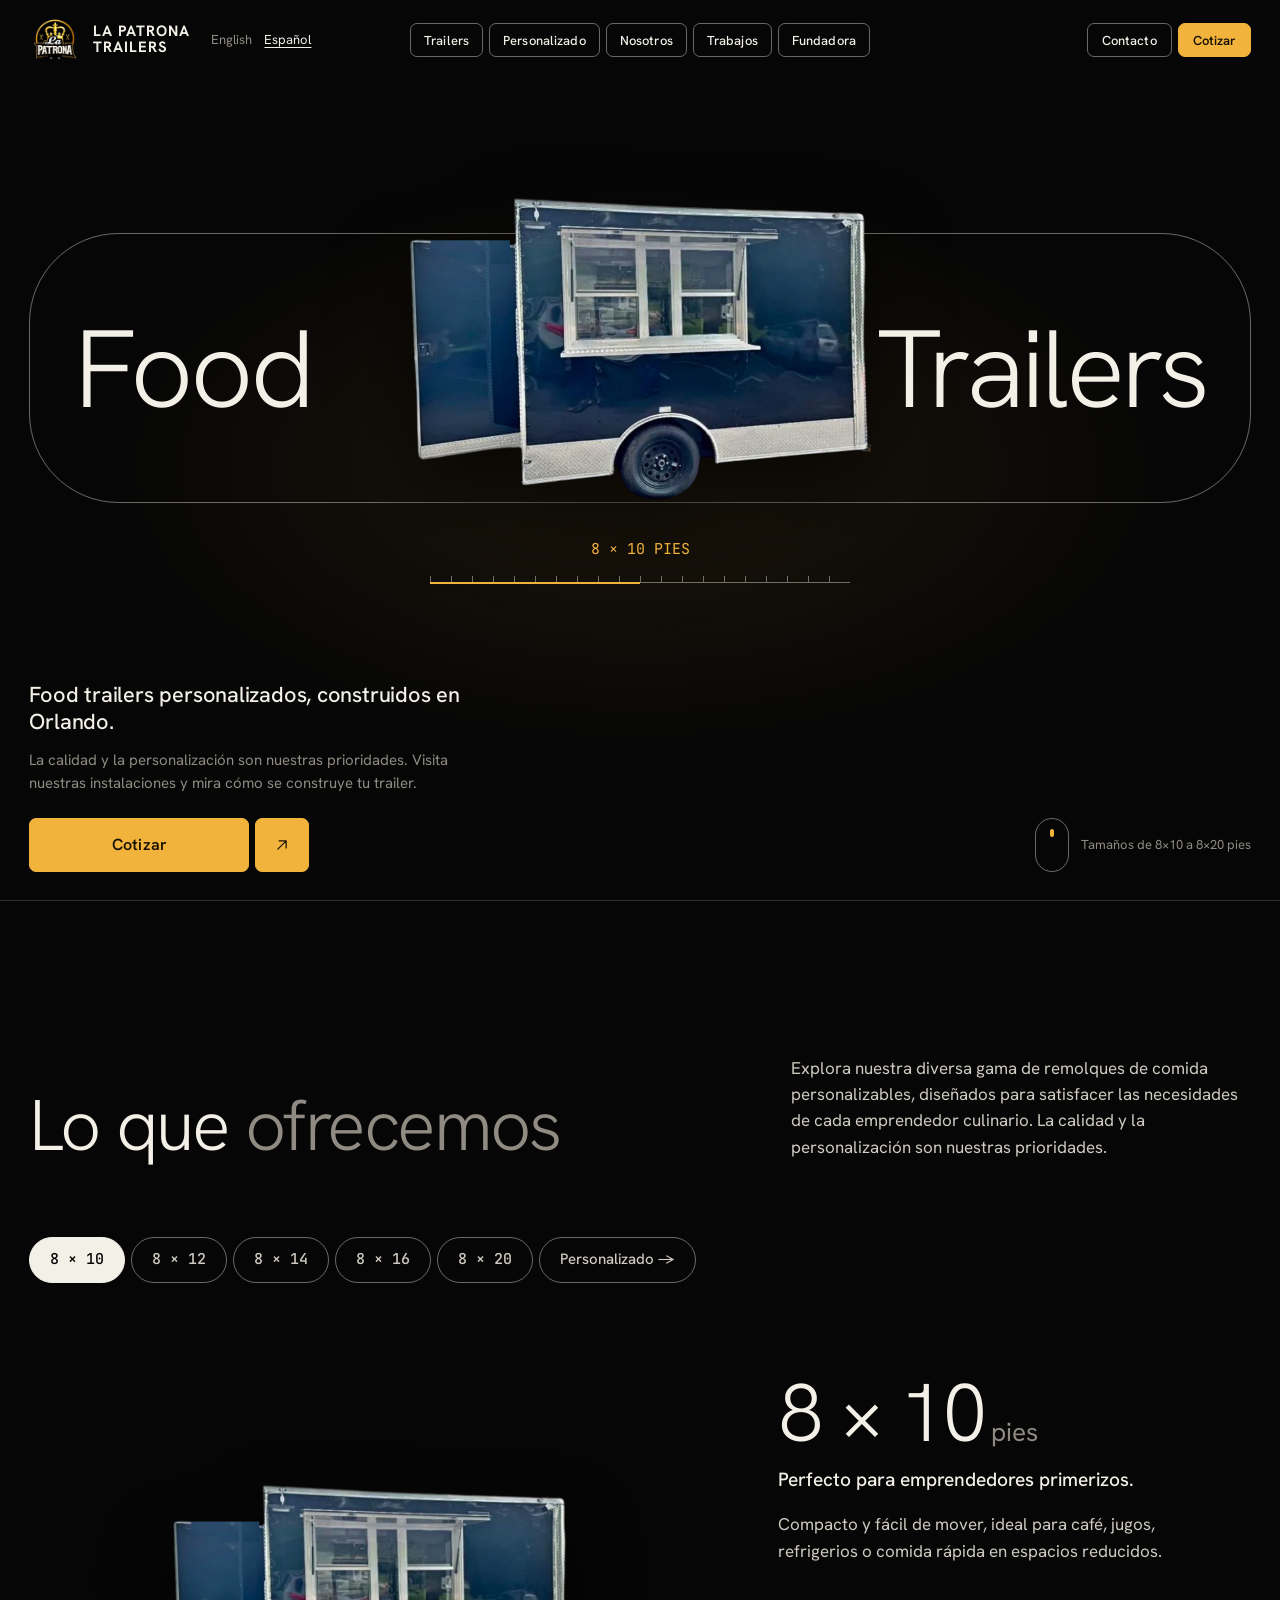
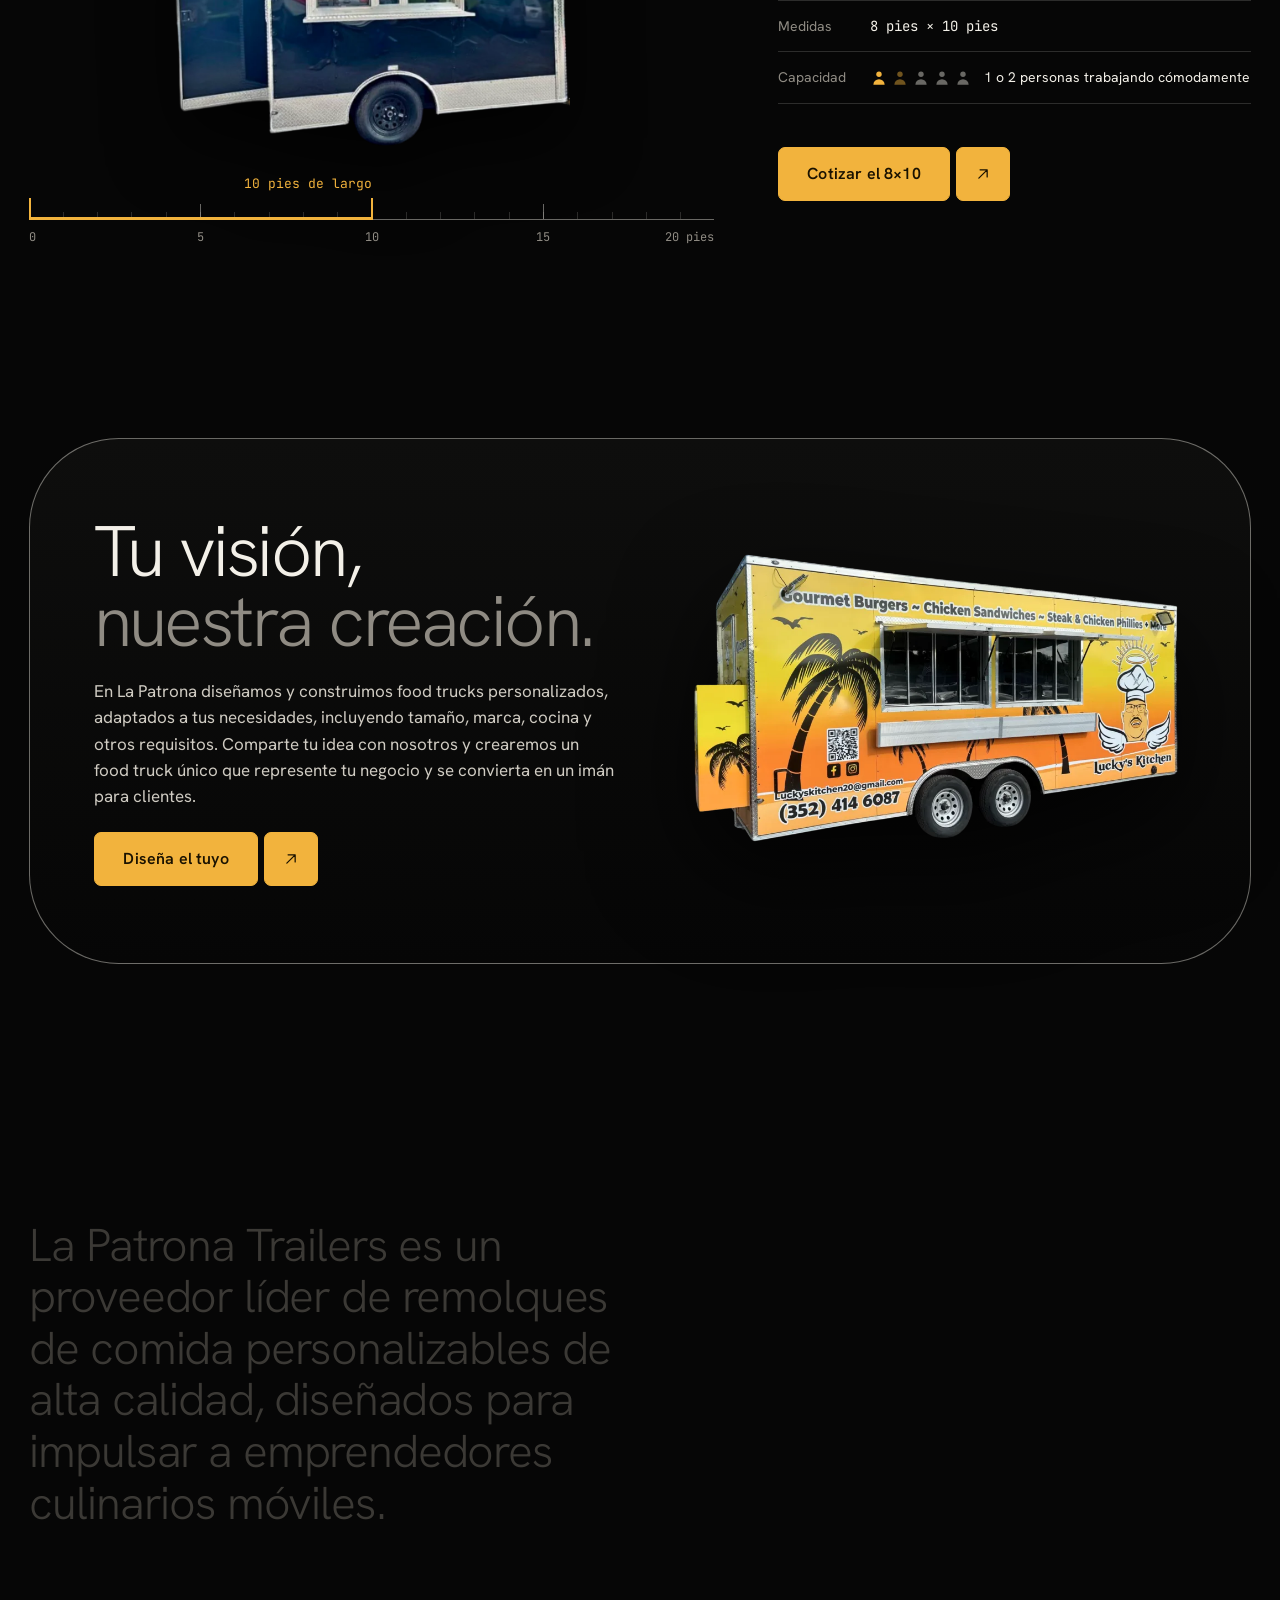
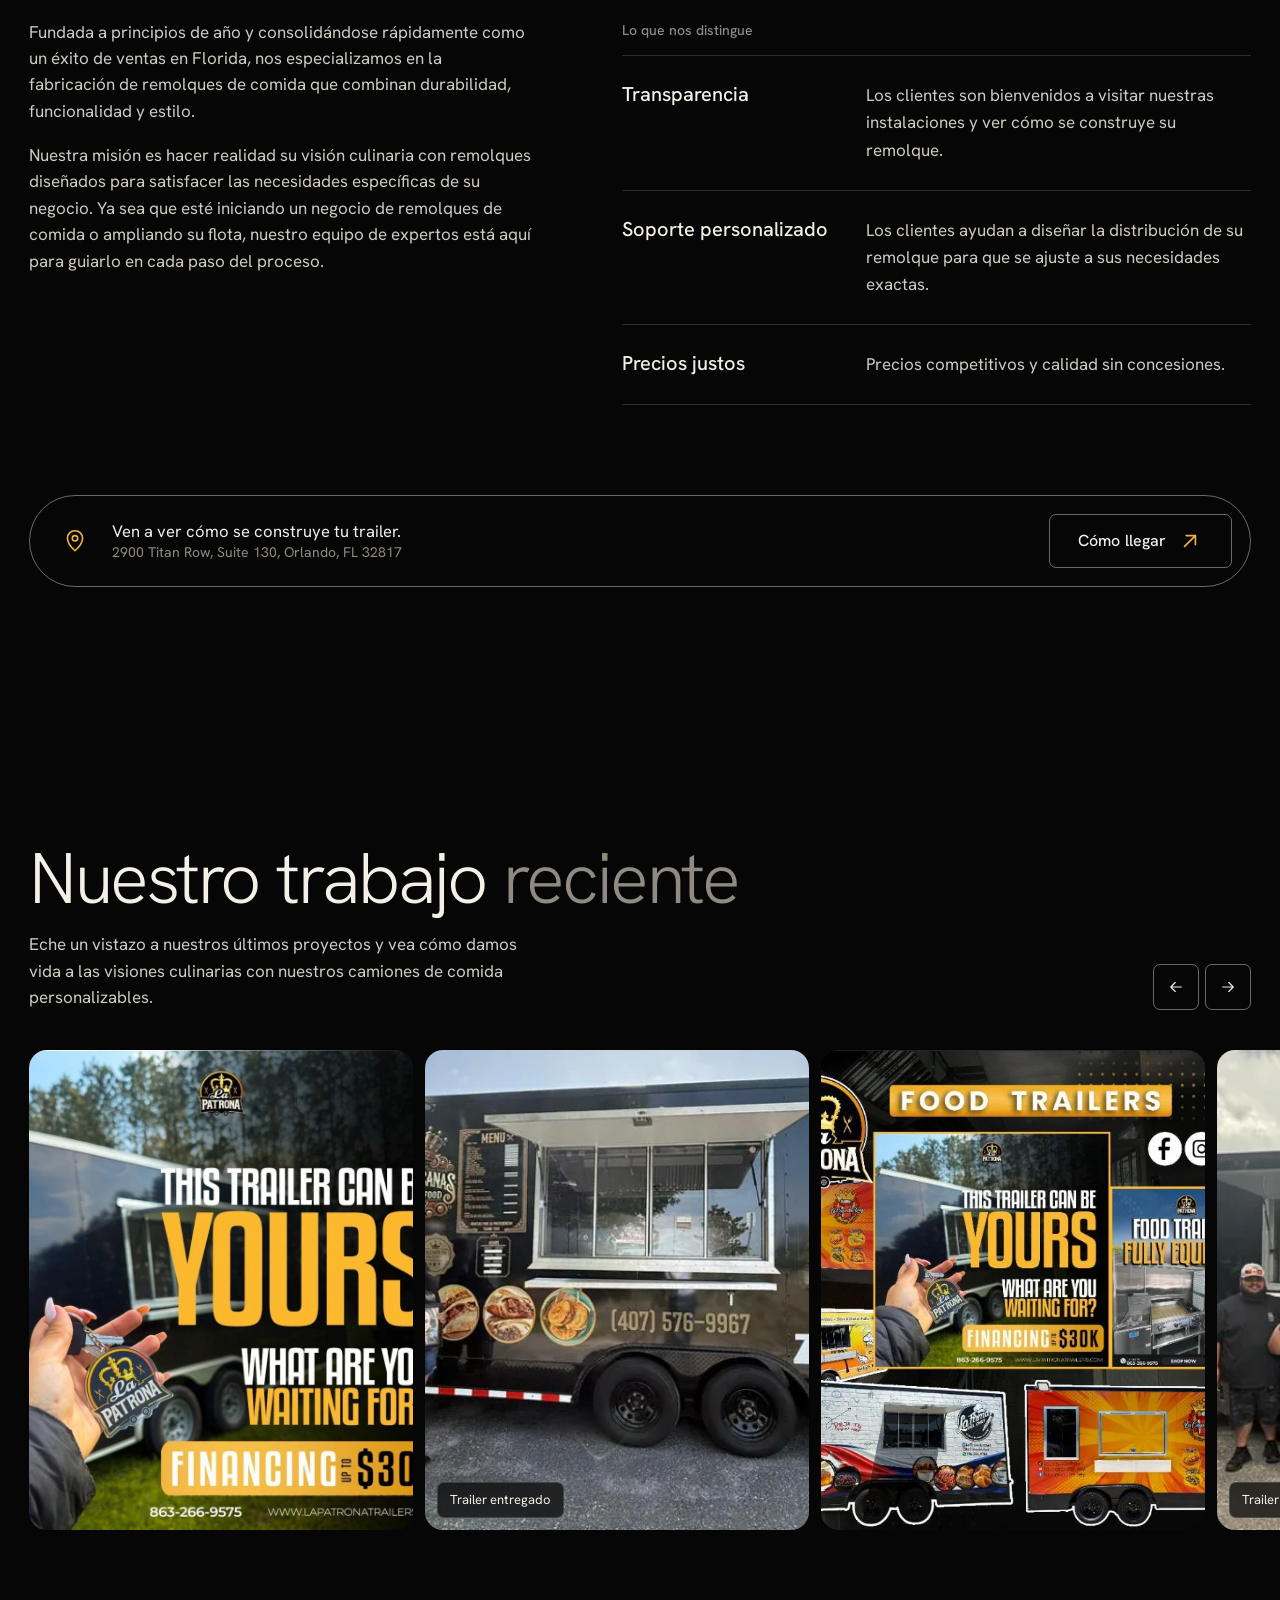
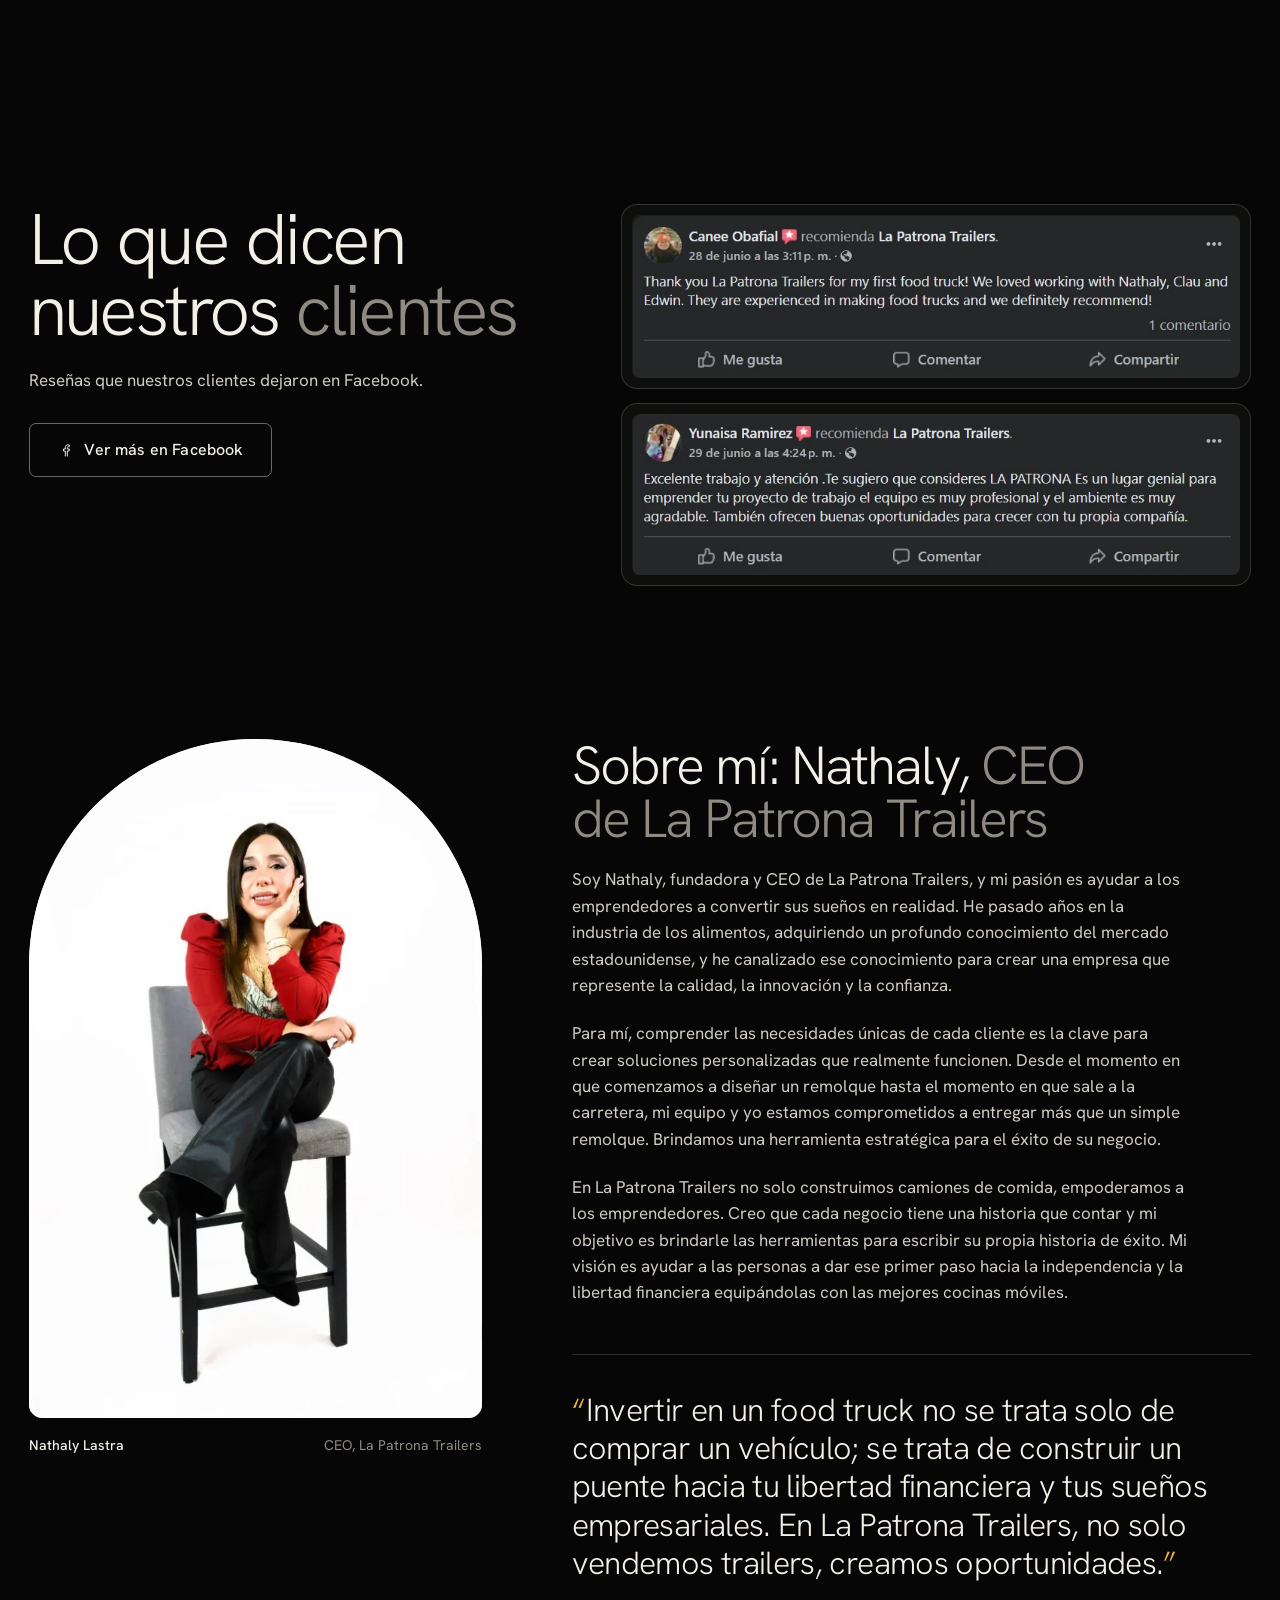
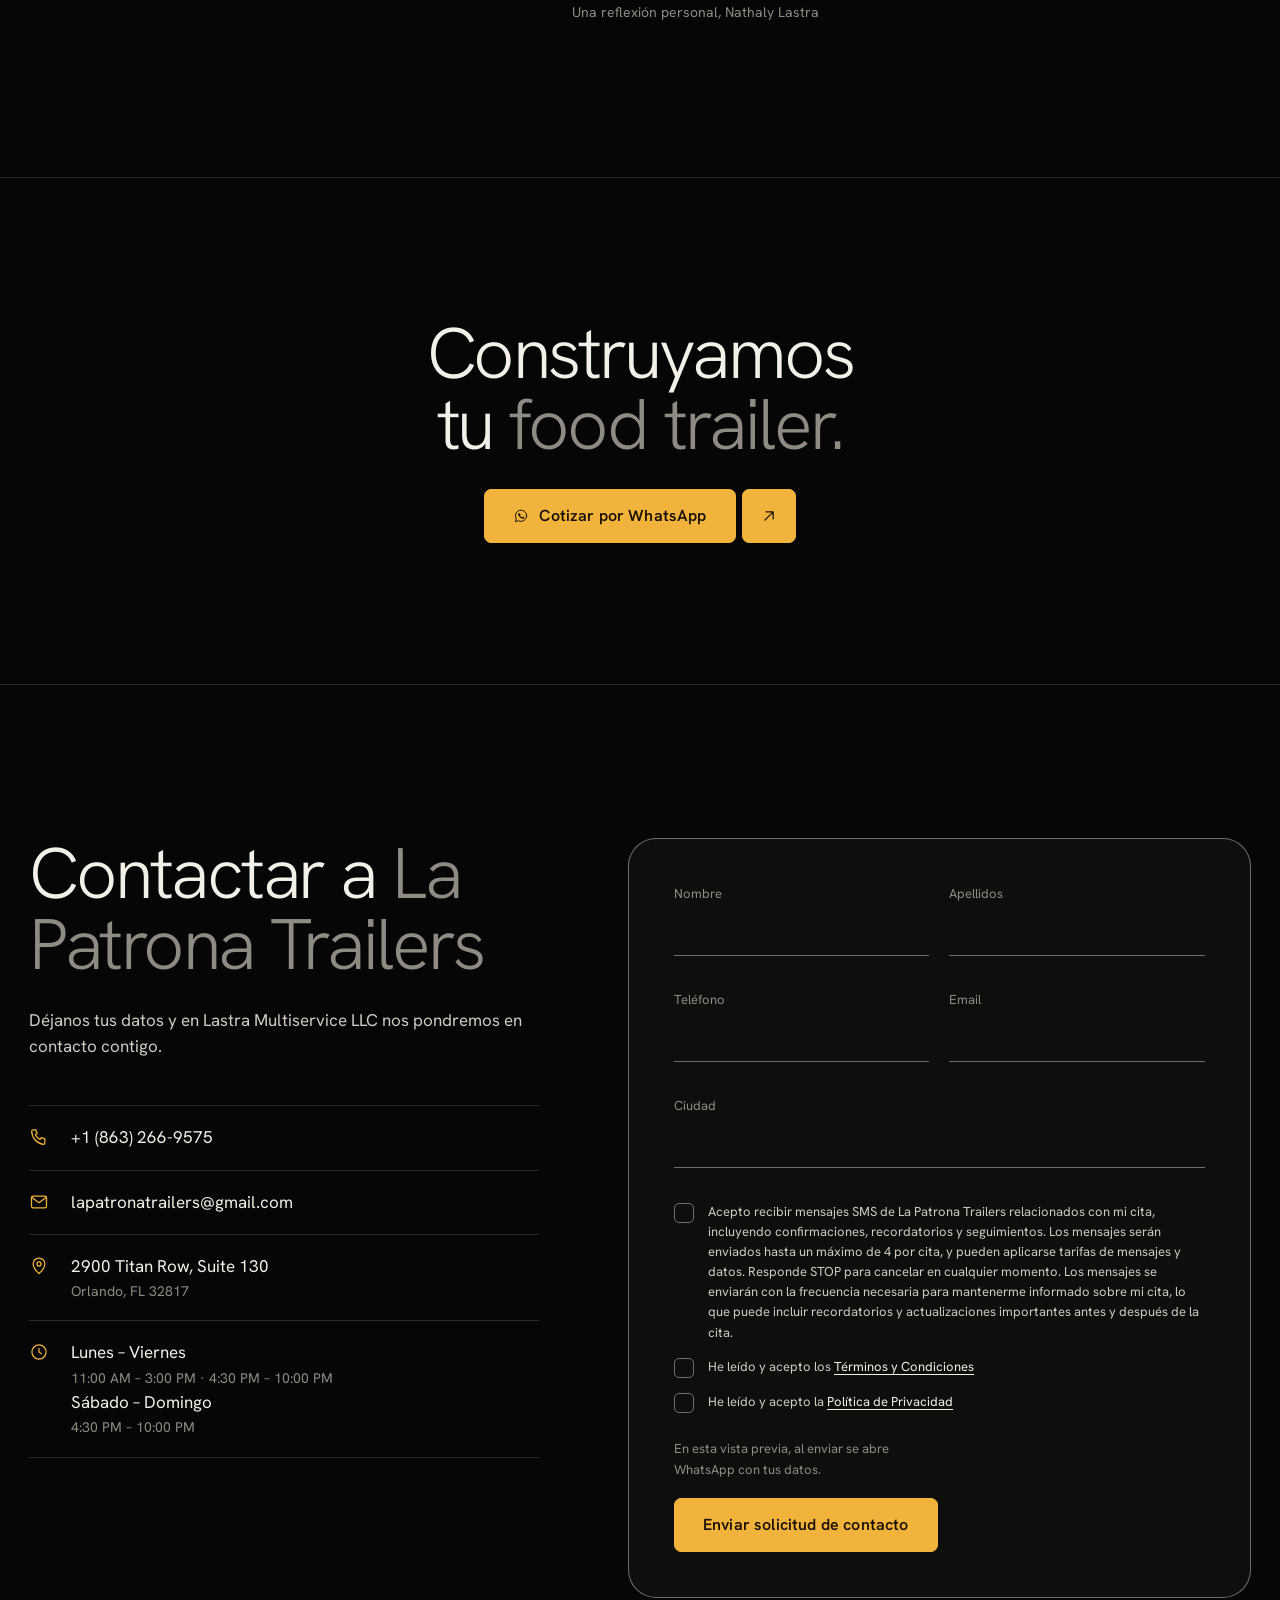
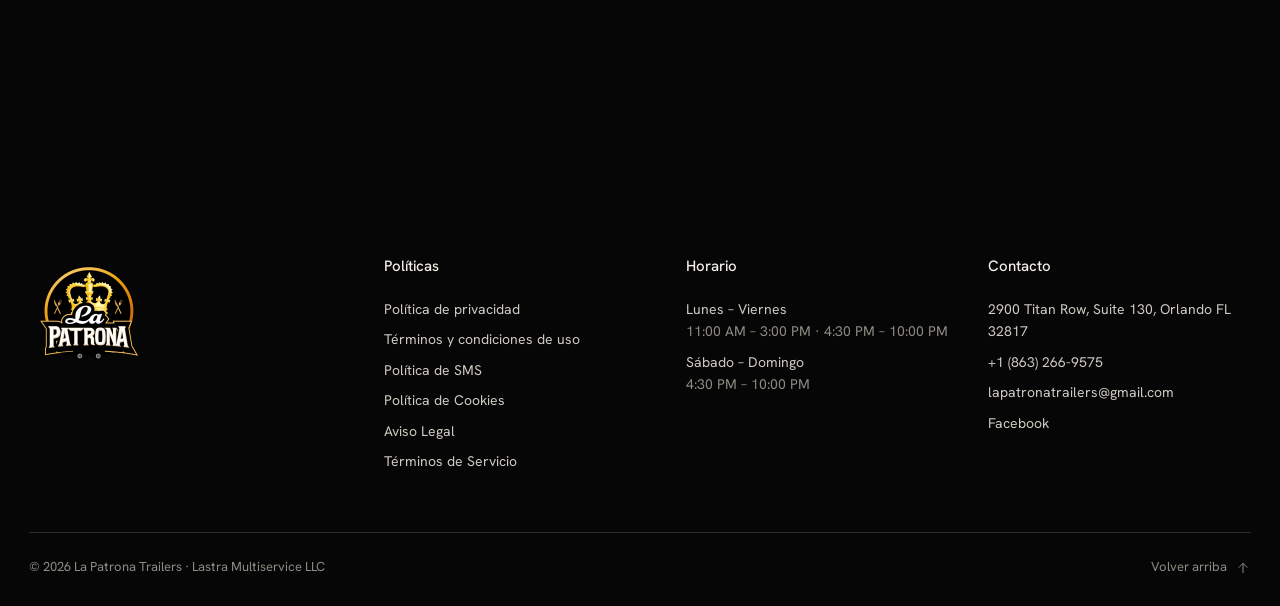
==== es/index.html @ c2332072 "Redesign preview: bilingual home in Q-Industrial style with La Patrona gold Co-Authored-By: Claude O" ====
<!doctype html>
<html lang="es" class="no-js">
<head>
  <meta charset="utf-8">
  <meta name="viewport" content="width=device-width, initial-scale=1">
  <meta name="robots" content="noindex, nofollow">
  <title>La Patrona Trailers | Food trailers personalizados en Orlando, FL</title>
  <meta name="description" content="Remolques de comida personalizables de 8×10 a 8×20 pies, diseñados y construidos en Orlando, Florida. Visita nuestras instalaciones y mira cómo se construye tu trailer.">
  <meta name="theme-color" content="#060606">
  <link rel="alternate" hreflang="en" href="../">
  <link rel="alternate" hreflang="es" href="../es/">
  <link rel="icon" type="image/png" href="../assets/img/favicon.png">
  <link rel="preconnect" href="https://fonts.googleapis.com">
  <link rel="preconnect" href="https://fonts.gstatic.com" crossorigin>
  <link rel="stylesheet" href="https://fonts.googleapis.com/css2?family=Hanken+Grotesk:wght@300;400;500;600;700&family=JetBrains+Mono:wght@400;500&display=swap">
  <link rel="stylesheet" href="../assets/css/site.css">
  <script defer src="../assets/js/site.js"></script>
</head>
<body>
  <a class="skip" href="#main">Ir al contenido</a>

  <header class="site-header">
    <div class="brand-row">
      <a class="brand" href="../es/" aria-label="Inicio de La Patrona Trailers">
        <img src="../assets/img/logo.webp" alt="" width="52" height="52">
        <span>La Patrona<br>Trailers</span>
      </a>
      <nav class="lang" aria-label="Language">
        <a href="../" hreflang="en" lang="en" aria-current="false">English</a>
        <a href="./" hreflang="es" lang="es" aria-current="true">Español</a>
      </nav>
    </div>
    <nav class="nav" aria-label="Main">
      <a class="btn" href="#trailers">Trailers</a>
      <a class="btn" href="#custom">Personalizado</a>
      <a class="btn" href="#about">Nosotros</a>
      <a class="btn" href="#work">Trabajos</a>
      <a class="btn" href="#founder">Fundadora</a>
    </nav>
    <div class="header-cta">
      <a class="btn" href="#contact">Contacto</a>
      <a class="btn btn-call" href="tel:+18632669575" aria-label="Llamar a La Patrona"><svg class="icon" viewBox="0 0 24 24" fill="none" stroke="currentColor" stroke-width="1.5" stroke-linecap="round" stroke-linejoin="round" aria-hidden="true"><path d="M5 3.5h3.2l1.6 4.4-2.2 1.4a11.5 11.5 0 0 0 5.6 5.6l1.4-2.2 4.4 1.6V19a1.8 1.8 0 0 1-1.9 1.8A16.5 16.5 0 0 1 3.2 5.4 1.8 1.8 0 0 1 5 3.5Z"/></svg></a>
      <a class="btn btn-gold btn-quote" href="https://wa.me/18632669575?text=%C2%A1Hola%21%20Quisiera%20recibir%20m%C3%A1s%20informaci%C3%B3n%20sobre%20los%20food%20trailers." target="_blank" rel="noopener">Cotizar</a>
    </div>
  </header>

  <main id="main">
    <section class="hero">
      <div class="hero-stage">
        <div class="capsule">
          <h1><span class="hero-word">Food</span><span class="hero-word">Trailers</span></h1>
          <div class="hero-trailers">
        <img src="../assets/img/trailer-8x10-sm.webp" alt="" data-len="10" data-label="8 × 10 PIES" width="900" height="620" fetchpriority="high">
        <img src="../assets/img/trailer-8x12-sm.webp" alt="" data-len="12" data-label="8 × 12 PIES" width="900" height="620" loading="lazy">
        <img src="../assets/img/trailer-8x14-sm.webp" alt="" data-len="14" data-label="8 × 14 PIES" width="900" height="620" loading="lazy">
        <img src="../assets/img/trailer-8x16-sm.webp" alt="" data-len="16" data-label="8 × 16 PIES" width="900" height="620" loading="lazy">
        <img src="../assets/img/trailer-8x20-sm.webp" alt="" data-len="20" data-label="8 × 20 PIES" width="900" height="620" loading="lazy">
          </div>
          <div class="hero-readout" aria-hidden="true">
            <span class="size mono">8 × 10 PIES</span>
            <div class="ruler-mini"><span></span></div>
          </div>
        </div>
      </div>
      <div class="hero-foot">
        <div class="hero-intro">
          <p>Food trailers personalizados, construidos en Orlando.</p>
          <p>La calidad y la personalización son nuestras prioridades. Visita nuestras instalaciones y mira cómo se construye tu trailer.</p>
          <div class="btn-pair">
            <a class="btn btn-gold btn-lg" href="https://wa.me/18632669575?text=%C2%A1Hola%21%20Quisiera%20recibir%20m%C3%A1s%20informaci%C3%B3n%20sobre%20los%20food%20trailers." target="_blank" rel="noopener">Cotizar</a>
            <a class="btn btn-gold btn-lg btn-square" href="https://wa.me/18632669575?text=%C2%A1Hola%21%20Quisiera%20recibir%20m%C3%A1s%20informaci%C3%B3n%20sobre%20los%20food%20trailers." target="_blank" rel="noopener" aria-hidden="true" tabindex="-1"><svg class="icon" viewBox="0 0 24 24" fill="none" stroke="currentColor" stroke-width="1.5" stroke-linecap="round" stroke-linejoin="round" aria-hidden="true"><path d="M7 17 17 7M8.5 7H17v8.5"/></svg></a>
          </div>
        </div>
        <a class="scroll-cue" href="#trailers"><span class="dot"></span>Tamaños de 8×10 a 8×20 pies</a>
      </div>
    </section>

    <section class="section sizes" id="trailers" aria-labelledby="offer-h">
      <div class="split-head">
        <h2 class="display" id="offer-h">Lo que <em>ofrecemos</em></h2>
        <p class="lede">Explora nuestra diversa gama de remolques de comida personalizables, diseñados para satisfacer las necesidades de cada emprendedor culinario. La calidad y la personalización son nuestras prioridades.</p>
      </div>
      <div class="size-tabs" role="tablist" aria-label="Tamaños de trailer">
        <button type="button" role="tab" id="tab-8x10" aria-controls="size-8x10" aria-selected="true">8 × 10</button>
        <button type="button" role="tab" id="tab-8x12" aria-controls="size-8x12" aria-selected="false">8 × 12</button>
        <button type="button" role="tab" id="tab-8x14" aria-controls="size-8x14" aria-selected="false">8 × 14</button>
        <button type="button" role="tab" id="tab-8x16" aria-controls="size-8x16" aria-selected="false">8 × 16</button>
        <button type="button" role="tab" id="tab-8x20" aria-controls="size-8x20" aria-selected="false">8 × 20</button>
        <button type="button" class="custom" data-jump="#custom">Personalizado →</button>
      </div>
      <div class="size-panels">
      <article class="size-panel" id="size-8x10" role="tabpanel" aria-labelledby="tab-8x10" tabindex="0">
        <div class="size-visual">
          <div class="photo"><img src="../assets/img/trailer-8x10.webp" alt="8 × 10 pies food trailer" style="--scale:58%" loading="lazy" width="950" height="700"></div>
          <div class="ruler" style="--len:50%" aria-hidden="true">
            <span class="tag mono">10 pies de largo</span>
            <div class="scale"><span class="fill"></span></div>
            <div class="marks mono"><span>0</span><span>5</span><span>10</span><span>15</span><span>20 pies</span></div>
          </div>
        </div>
        <div class="size-copy">
          <h3 class="size-name">8 × 10<small>pies</small></h3>
          <p class="size-tagline">Perfecto para emprendedores primerizos.</p>
          <p class="size-desc">Compacto y fácil de mover, ideal para café, jugos, refrigerios o comida rápida en espacios reducidos.</p>
          <dl class="spec">
            <dt>Medidas</dt><dd class="mono">8 pies × 10 pies</dd>
            <dt>Capacidad</dt><dd><span class="crew"><svg class="icon" viewBox="0 0 24 24" fill="currentColor" stroke="none" aria-hidden="true"><circle cx="12" cy="7" r="3.6"/><path d="M4.5 21a7.5 7.5 0 0 1 15 0Z"/></svg><svg class="icon maybe" viewBox="0 0 24 24" fill="currentColor" stroke="none" aria-hidden="true"><circle cx="12" cy="7" r="3.6"/><path d="M4.5 21a7.5 7.5 0 0 1 15 0Z"/></svg><svg class="icon off" viewBox="0 0 24 24" fill="currentColor" stroke="none" aria-hidden="true"><circle cx="12" cy="7" r="3.6"/><path d="M4.5 21a7.5 7.5 0 0 1 15 0Z"/></svg><svg class="icon off" viewBox="0 0 24 24" fill="currentColor" stroke="none" aria-hidden="true"><circle cx="12" cy="7" r="3.6"/><path d="M4.5 21a7.5 7.5 0 0 1 15 0Z"/></svg><svg class="icon off" viewBox="0 0 24 24" fill="currentColor" stroke="none" aria-hidden="true"><circle cx="12" cy="7" r="3.6"/><path d="M4.5 21a7.5 7.5 0 0 1 15 0Z"/></svg></span><span>1 o 2 personas trabajando cómodamente</span></dd>
          </dl>
          <div class="btn-pair">
            <a class="btn btn-gold btn-lg" href="https://wa.me/18632669575?text=%C2%A1Hola%21%20Quisiera%20una%20cotizaci%C3%B3n%20del%20food%20trailer%20de%208%C3%9710%20pies." target="_blank" rel="noopener">Cotizar el 8×10</a>
            <a class="btn btn-gold btn-lg btn-square" href="https://wa.me/18632669575?text=%C2%A1Hola%21%20Quisiera%20una%20cotizaci%C3%B3n%20del%20food%20trailer%20de%208%C3%9710%20pies." target="_blank" rel="noopener" aria-hidden="true" tabindex="-1"><svg class="icon" viewBox="0 0 24 24" fill="none" stroke="currentColor" stroke-width="1.5" stroke-linecap="round" stroke-linejoin="round" aria-hidden="true"><path d="M7 17 17 7M8.5 7H17v8.5"/></svg></a>
          </div>
        </div>
      </article>
      <article class="size-panel" id="size-8x12" role="tabpanel" aria-labelledby="tab-8x12" tabindex="0">
        <div class="size-visual">
          <div class="photo"><img src="../assets/img/trailer-8x12.webp" alt="8 × 12 pies food trailer" style="--scale:66%" loading="lazy" width="950" height="700"></div>
          <div class="ruler" style="--len:60%" aria-hidden="true">
            <span class="tag mono">12 pies de largo</span>
            <div class="scale"><span class="fill"></span></div>
            <div class="marks mono"><span>0</span><span>5</span><span>10</span><span>15</span><span>20 pies</span></div>
          </div>
        </div>
        <div class="size-copy">
          <h3 class="size-name">8 × 12<small>pies</small></h3>
          <p class="size-tagline">Versátil y funcional.</p>
          <p class="size-desc">Ofrece espacio adicional para equipos y almacenamiento, manteniendo al mismo tiempo una gran movilidad. Una excelente opción para negocios en ferias, plazas o patios de comidas.</p>
          <dl class="spec">
            <dt>Medidas</dt><dd class="mono">8 pies × 12 pies</dd>
            <dt>Capacidad</dt><dd><span class="crew"><svg class="icon" viewBox="0 0 24 24" fill="currentColor" stroke="none" aria-hidden="true"><circle cx="12" cy="7" r="3.6"/><path d="M4.5 21a7.5 7.5 0 0 1 15 0Z"/></svg><svg class="icon" viewBox="0 0 24 24" fill="currentColor" stroke="none" aria-hidden="true"><circle cx="12" cy="7" r="3.6"/><path d="M4.5 21a7.5 7.5 0 0 1 15 0Z"/></svg><svg class="icon off" viewBox="0 0 24 24" fill="currentColor" stroke="none" aria-hidden="true"><circle cx="12" cy="7" r="3.6"/><path d="M4.5 21a7.5 7.5 0 0 1 15 0Z"/></svg><svg class="icon off" viewBox="0 0 24 24" fill="currentColor" stroke="none" aria-hidden="true"><circle cx="12" cy="7" r="3.6"/><path d="M4.5 21a7.5 7.5 0 0 1 15 0Z"/></svg><svg class="icon off" viewBox="0 0 24 24" fill="currentColor" stroke="none" aria-hidden="true"><circle cx="12" cy="7" r="3.6"/><path d="M4.5 21a7.5 7.5 0 0 1 15 0Z"/></svg></span><span>2 personas operando</span></dd>
          </dl>
          <div class="btn-pair">
            <a class="btn btn-gold btn-lg" href="https://wa.me/18632669575?text=%C2%A1Hola%21%20Quisiera%20una%20cotizaci%C3%B3n%20del%20food%20trailer%20de%208%C3%9712%20pies." target="_blank" rel="noopener">Cotizar el 8×12</a>
            <a class="btn btn-gold btn-lg btn-square" href="https://wa.me/18632669575?text=%C2%A1Hola%21%20Quisiera%20una%20cotizaci%C3%B3n%20del%20food%20trailer%20de%208%C3%9712%20pies." target="_blank" rel="noopener" aria-hidden="true" tabindex="-1"><svg class="icon" viewBox="0 0 24 24" fill="none" stroke="currentColor" stroke-width="1.5" stroke-linecap="round" stroke-linejoin="round" aria-hidden="true"><path d="M7 17 17 7M8.5 7H17v8.5"/></svg></a>
          </div>
        </div>
      </article>
      <article class="size-panel" id="size-8x14" role="tabpanel" aria-labelledby="tab-8x14" tabindex="0">
        <div class="size-visual">
          <div class="photo"><img src="../assets/img/trailer-8x14.webp" alt="8 × 14 pies food trailer" style="--scale:75%" loading="lazy" width="950" height="700"></div>
          <div class="ruler" style="--len:70%" aria-hidden="true">
            <span class="tag mono">14 pies de largo</span>
            <div class="scale"><span class="fill"></span></div>
            <div class="marks mono"><span>0</span><span>5</span><span>10</span><span>15</span><span>20 pies</span></div>
          </div>
        </div>
        <div class="size-copy">
          <h3 class="size-name">8 × 14<small>pies</small></h3>
          <p class="size-tagline">El punto ideal entre tamaño y eficiencia.</p>
          <p class="size-desc">Espacio suficiente para montar una cocina básica completa (plancha, freidora, refrigerador). Perfecto para comida rápida, heladerías o panaderías móviles.</p>
          <dl class="spec">
            <dt>Medidas</dt><dd class="mono">8 pies × 14 pies</dd>
            <dt>Capacidad</dt><dd><span class="crew"><svg class="icon" viewBox="0 0 24 24" fill="currentColor" stroke="none" aria-hidden="true"><circle cx="12" cy="7" r="3.6"/><path d="M4.5 21a7.5 7.5 0 0 1 15 0Z"/></svg><svg class="icon" viewBox="0 0 24 24" fill="currentColor" stroke="none" aria-hidden="true"><circle cx="12" cy="7" r="3.6"/><path d="M4.5 21a7.5 7.5 0 0 1 15 0Z"/></svg><svg class="icon maybe" viewBox="0 0 24 24" fill="currentColor" stroke="none" aria-hidden="true"><circle cx="12" cy="7" r="3.6"/><path d="M4.5 21a7.5 7.5 0 0 1 15 0Z"/></svg><svg class="icon off" viewBox="0 0 24 24" fill="currentColor" stroke="none" aria-hidden="true"><circle cx="12" cy="7" r="3.6"/><path d="M4.5 21a7.5 7.5 0 0 1 15 0Z"/></svg><svg class="icon off" viewBox="0 0 24 24" fill="currentColor" stroke="none" aria-hidden="true"><circle cx="12" cy="7" r="3.6"/><path d="M4.5 21a7.5 7.5 0 0 1 15 0Z"/></svg></span><span>2–3 personas</span></dd>
          </dl>
          <div class="btn-pair">
            <a class="btn btn-gold btn-lg" href="https://wa.me/18632669575?text=%C2%A1Hola%21%20Quisiera%20una%20cotizaci%C3%B3n%20del%20food%20trailer%20de%208%C3%9714%20pies." target="_blank" rel="noopener">Cotizar el 8×14</a>
            <a class="btn btn-gold btn-lg btn-square" href="https://wa.me/18632669575?text=%C2%A1Hola%21%20Quisiera%20una%20cotizaci%C3%B3n%20del%20food%20trailer%20de%208%C3%9714%20pies." target="_blank" rel="noopener" aria-hidden="true" tabindex="-1"><svg class="icon" viewBox="0 0 24 24" fill="none" stroke="currentColor" stroke-width="1.5" stroke-linecap="round" stroke-linejoin="round" aria-hidden="true"><path d="M7 17 17 7M8.5 7H17v8.5"/></svg></a>
          </div>
        </div>
      </article>
      <article class="size-panel" id="size-8x16" role="tabpanel" aria-labelledby="tab-8x16" tabindex="0">
        <div class="size-visual">
          <div class="photo"><img src="../assets/img/trailer-8x16.webp" alt="8 × 16 pies food trailer" style="--scale:83%" loading="lazy" width="950" height="700"></div>
          <div class="ruler" style="--len:80%" aria-hidden="true">
            <span class="tag mono">16 pies de largo</span>
            <div class="scale"><span class="fill"></span></div>
            <div class="marks mono"><span>0</span><span>5</span><span>10</span><span>15</span><span>20 pies</span></div>
          </div>
        </div>
        <div class="size-copy">
          <h3 class="size-name">8 × 16<small>pies</small></h3>
          <p class="size-tagline">Espacioso y diseñado para empresas en crecimiento.</p>
          <p class="size-desc">Tiene capacidad para múltiples electrodomésticos industriales y un mayor flujo de clientes. Recomendado para quienes buscan profesionalizar sus operaciones y atender eventos de mayor envergadura.</p>
          <dl class="spec">
            <dt>Medidas</dt><dd class="mono">8 pies × 16 pies</dd>
            <dt>Capacidad</dt><dd><span class="crew"><svg class="icon" viewBox="0 0 24 24" fill="currentColor" stroke="none" aria-hidden="true"><circle cx="12" cy="7" r="3.6"/><path d="M4.5 21a7.5 7.5 0 0 1 15 0Z"/></svg><svg class="icon" viewBox="0 0 24 24" fill="currentColor" stroke="none" aria-hidden="true"><circle cx="12" cy="7" r="3.6"/><path d="M4.5 21a7.5 7.5 0 0 1 15 0Z"/></svg><svg class="icon" viewBox="0 0 24 24" fill="currentColor" stroke="none" aria-hidden="true"><circle cx="12" cy="7" r="3.6"/><path d="M4.5 21a7.5 7.5 0 0 1 15 0Z"/></svg><svg class="icon maybe" viewBox="0 0 24 24" fill="currentColor" stroke="none" aria-hidden="true"><circle cx="12" cy="7" r="3.6"/><path d="M4.5 21a7.5 7.5 0 0 1 15 0Z"/></svg><svg class="icon off" viewBox="0 0 24 24" fill="currentColor" stroke="none" aria-hidden="true"><circle cx="12" cy="7" r="3.6"/><path d="M4.5 21a7.5 7.5 0 0 1 15 0Z"/></svg></span><span>3–4 personas</span></dd>
          </dl>
          <div class="btn-pair">
            <a class="btn btn-gold btn-lg" href="https://wa.me/18632669575?text=%C2%A1Hola%21%20Quisiera%20una%20cotizaci%C3%B3n%20del%20food%20trailer%20de%208%C3%9716%20pies." target="_blank" rel="noopener">Cotizar el 8×16</a>
            <a class="btn btn-gold btn-lg btn-square" href="https://wa.me/18632669575?text=%C2%A1Hola%21%20Quisiera%20una%20cotizaci%C3%B3n%20del%20food%20trailer%20de%208%C3%9716%20pies." target="_blank" rel="noopener" aria-hidden="true" tabindex="-1"><svg class="icon" viewBox="0 0 24 24" fill="none" stroke="currentColor" stroke-width="1.5" stroke-linecap="round" stroke-linejoin="round" aria-hidden="true"><path d="M7 17 17 7M8.5 7H17v8.5"/></svg></a>
          </div>
        </div>
      </article>
      <article class="size-panel" id="size-8x20" role="tabpanel" aria-labelledby="tab-8x20" tabindex="0">
        <div class="size-visual">
          <div class="photo"><img src="../assets/img/trailer-8x20.webp" alt="8 × 20 pies food trailer" style="--scale:100%" loading="lazy" width="950" height="700"></div>
          <div class="ruler" style="--len:100%" aria-hidden="true">
            <span class="tag mono">20 pies de largo</span>
            <div class="scale"><span class="fill"></span></div>
            <div class="marks mono"><span>0</span><span>5</span><span>10</span><span>15</span><span>20 pies</span></div>
          </div>
        </div>
        <div class="size-copy">
          <h3 class="size-name">8 × 20<small>pies</small></h3>
          <p class="size-tagline">Diseñado para negocios consolidados.</p>
          <p class="size-desc">Amplio espacio, almacenamiento adicional y flujo constante de clientes. Perfecto para restaurantes móviles, pizzerías o cocinas con menús variados.</p>
          <dl class="spec">
            <dt>Medidas</dt><dd class="mono">8 pies × 20 pies</dd>
            <dt>Capacidad</dt><dd><span class="crew"><svg class="icon" viewBox="0 0 24 24" fill="currentColor" stroke="none" aria-hidden="true"><circle cx="12" cy="7" r="3.6"/><path d="M4.5 21a7.5 7.5 0 0 1 15 0Z"/></svg><svg class="icon" viewBox="0 0 24 24" fill="currentColor" stroke="none" aria-hidden="true"><circle cx="12" cy="7" r="3.6"/><path d="M4.5 21a7.5 7.5 0 0 1 15 0Z"/></svg><svg class="icon" viewBox="0 0 24 24" fill="currentColor" stroke="none" aria-hidden="true"><circle cx="12" cy="7" r="3.6"/><path d="M4.5 21a7.5 7.5 0 0 1 15 0Z"/></svg><svg class="icon" viewBox="0 0 24 24" fill="currentColor" stroke="none" aria-hidden="true"><circle cx="12" cy="7" r="3.6"/><path d="M4.5 21a7.5 7.5 0 0 1 15 0Z"/></svg><svg class="icon maybe" viewBox="0 0 24 24" fill="currentColor" stroke="none" aria-hidden="true"><circle cx="12" cy="7" r="3.6"/><path d="M4.5 21a7.5 7.5 0 0 1 15 0Z"/></svg></span><span>4–5 personas</span></dd>
          </dl>
          <div class="btn-pair">
            <a class="btn btn-gold btn-lg" href="https://wa.me/18632669575?text=%C2%A1Hola%21%20Quisiera%20una%20cotizaci%C3%B3n%20del%20food%20trailer%20de%208%C3%9720%20pies." target="_blank" rel="noopener">Cotizar el 8×20</a>
            <a class="btn btn-gold btn-lg btn-square" href="https://wa.me/18632669575?text=%C2%A1Hola%21%20Quisiera%20una%20cotizaci%C3%B3n%20del%20food%20trailer%20de%208%C3%9720%20pies." target="_blank" rel="noopener" aria-hidden="true" tabindex="-1"><svg class="icon" viewBox="0 0 24 24" fill="none" stroke="currentColor" stroke-width="1.5" stroke-linecap="round" stroke-linejoin="round" aria-hidden="true"><path d="M7 17 17 7M8.5 7H17v8.5"/></svg></a>
          </div>
        </div>
      </article>
      </div>
    </section>

    <section class="section-tight custom-band" id="custom" aria-labelledby="custom-h" style="padding-inline: var(--gutter)">
      <div class="custom-frame">
        <div class="custom-copy">
          <h2 class="display" id="custom-h">Tu visión, <em>nuestra creación.</em></h2>
          <p class="lede">En La Patrona diseñamos y construimos food trucks personalizados, adaptados a tus necesidades, incluyendo tamaño, marca, cocina y otros requisitos. Comparte tu idea con nosotros y crearemos un food truck único que represente tu negocio y se convierta en un imán para clientes.</p>
          <div class="btn-pair">
            <a class="btn btn-gold btn-lg" href="https://wa.me/18632669575?text=%C2%A1Hola%21%20Quisiera%20una%20cotizaci%C3%B3n%20de%20un%20food%20trailer%20personalizado." target="_blank" rel="noopener">Diseña el tuyo</a>
            <a class="btn btn-gold btn-lg btn-square" href="https://wa.me/18632669575?text=%C2%A1Hola%21%20Quisiera%20una%20cotizaci%C3%B3n%20de%20un%20food%20trailer%20personalizado." target="_blank" rel="noopener" aria-hidden="true" tabindex="-1"><svg class="icon" viewBox="0 0 24 24" fill="none" stroke="currentColor" stroke-width="1.5" stroke-linecap="round" stroke-linejoin="round" aria-hidden="true"><path d="M7 17 17 7M8.5 7H17v8.5"/></svg></a>
          </div>
        </div>
        <figure class="custom-art"><img src="../assets/img/personalized.webp" alt="Food trailer naranja personalizado construido por La Patrona" loading="lazy" width="1024" height="875"></figure>
      </div>
    </section>

    <section class="section" id="about" aria-label="Nosotros">
      <h2 class="statement">La Patrona Trailers es un proveedor líder de remolques de comida personalizables de alta calidad, diseñados para impulsar a emprendedores culinarios móviles.</h2>
      <div class="about-grid">
        <div>
          <p class="lede">Fundada a principios de año y consolidándose rápidamente como un éxito de ventas en Florida, nos especializamos en la fabricación de remolques de comida que combinan durabilidad, funcionalidad y estilo.</p>
          <p class="lede">Nuestra misión es hacer realidad su visión culinaria con remolques diseñados para satisfacer las necesidades específicas de su negocio. Ya sea que esté iniciando un negocio de remolques de comida o ampliando su flota, nuestro equipo de expertos está aquí para guiarlo en cada paso del proceso.</p>
        </div>
        <div class="apart">
          <h3>Lo que nos distingue</h3>
          <ul>
            <li><strong>Transparencia</strong><p>Los clientes son bienvenidos a visitar nuestras instalaciones y ver cómo se construye su remolque.</p></li>
            <li><strong>Soporte personalizado</strong><p>Los clientes ayudan a diseñar la distribución de su remolque para que se ajuste a sus necesidades exactas.</p></li>
            <li><strong>Precios justos</strong><p>Precios competitivos y calidad sin concesiones.</p></li>
          </ul>
        </div>
      </div>
      <div class="visit">
        <svg class="icon" viewBox="0 0 24 24" fill="none" stroke="currentColor" stroke-width="1.5" stroke-linecap="round" stroke-linejoin="round" aria-hidden="true"><path d="M12 21s-7-6.2-7-11.5a7 7 0 0 1 14 0C19 14.8 12 21 12 21Z"/><circle cx="12" cy="9.5" r="2.5"/></svg>
        <p>Ven a ver cómo se construye tu trailer.<span>2900 Titan Row, Suite 130, Orlando, FL 32817</span></p>
        <a class="btn btn-lg" href="https://www.google.com/maps/search/?api=1&query=2900%20Titan%20Row%2C%20Suite%20130%2C%20Orlando%2C%20FL%2032817" target="_blank" rel="noopener">Cómo llegar <svg class="icon" viewBox="0 0 24 24" fill="none" stroke="currentColor" stroke-width="1.5" stroke-linecap="round" stroke-linejoin="round" aria-hidden="true"><path d="M7 17 17 7M8.5 7H17v8.5"/></svg></a>
      </div>
    </section>

    <section class="section-tight" id="work" aria-labelledby="work-h" style="padding-inline: var(--gutter)">
      <div class="work-head">
        <div>
          <h2 class="display" id="work-h">Nuestro trabajo <em>reciente</em></h2>
          <p class="lede">Eche un vistazo a nuestros últimos proyectos y vea cómo damos vida a las visiones culinarias con nuestros camiones de comida personalizables.</p>
        </div>
        <div class="rail-controls">
          <button class="btn" type="button" data-rail="-1" aria-label="Anterior"><svg class="icon" viewBox="0 0 24 24" fill="none" stroke="currentColor" stroke-width="1.5" stroke-linecap="round" stroke-linejoin="round" aria-hidden="true"><path d="M19 12H5m6-6-6 6 6 6"/></svg></button>
          <button class="btn" type="button" data-rail="1" aria-label="Siguiente"><svg class="icon" viewBox="0 0 24 24" fill="none" stroke="currentColor" stroke-width="1.5" stroke-linecap="round" stroke-linejoin="round" aria-hidden="true"><path d="M5 12h14m-6-6 6 6-6 6"/></svg></button>
        </div>
      </div>
      <div class="work-rail">
        <figure><img src="../assets/img/gallery-2.webp" alt="Mano con llavero de La Patrona frente a un trailer nuevo" loading="lazy"></figure>
        <figure><img src="../assets/img/work-1.webp" alt="Clientes con su food trailer negro de La Patrona" loading="lazy"><figcaption>Trailer entregado</figcaption></figure>
        <figure><img src="../assets/img/gallery-1.webp" alt="Collage de food trailers de La Patrona" loading="lazy"></figure>
        <figure><img src="../assets/img/work-2.webp" alt="Clientes recibiendo su food trailer negro" loading="lazy"><figcaption>Trailer entregado</figcaption></figure>
      </div>
    </section>

    <section class="section" aria-labelledby="rev-h">
      <div class="reviews">
        <div>
          <h2 class="display" id="rev-h">Lo que dicen nuestros <em>clientes</em></h2>
          <p class="lede">Reseñas que nuestros clientes dejaron en Facebook.</p>
          <div class="btn-pair">
            <a class="btn btn-lg" href="https://www.facebook.com/LaPatronaTrailersOFICIAL/" target="_blank" rel="noopener"><svg class="icon" viewBox="0 0 24 24" fill="none" stroke="currentColor" stroke-width="1.5" stroke-linecap="round" stroke-linejoin="round" aria-hidden="true"><path d="M14 21v-7.5h2.6l.4-3H14V8.6c0-.9.3-1.5 1.6-1.5H17V4.4a20 20 0 0 0-2.3-.1c-2.3 0-3.8 1.4-3.8 3.9v2.3H8.3v3H11V21"/></svg> Ver más en Facebook</a>
          </div>
        </div>
        <div class="review-shots">
          <figure><img src="../assets/img/review-1.webp" alt="Reseña de un cliente en Facebook" loading="lazy" width="808" height="217"></figure>
          <figure><img src="../assets/img/review-2.webp" alt="Reseña de un cliente en Facebook" loading="lazy" width="808" height="213"></figure>
        </div>
      </div>
    </section>

    <section class="section" id="founder" aria-labelledby="founder-h" style="padding-top:0">
      <div class="founder">
        <figure class="founder-photo">
          <div class="frame"><img src="../assets/img/nathaly.webp" alt="Nathaly Lastra, fundadora y CEO de La Patrona Trailers" loading="lazy" width="683" height="1024"></div>
          <figcaption><strong>Nathaly Lastra</strong><span>CEO, La Patrona Trailers</span></figcaption>
        </figure>
        <div class="founder-copy">
          <h2 class="display" id="founder-h" style="font-size:clamp(36px,4.2vw,72px)">Sobre mí: Nathaly, <em>CEO de La Patrona Trailers</em></h2>
          <p class="lede">Soy Nathaly, fundadora y CEO de La Patrona Trailers, y mi pasión es ayudar a los emprendedores a convertir sus sueños en realidad. He pasado años en la industria de los alimentos, adquiriendo un profundo conocimiento del mercado estadounidense, y he canalizado ese conocimiento para crear una empresa que represente la calidad, la innovación y la confianza.</p>
          <p class="lede">Para mí, comprender las necesidades únicas de cada cliente es la clave para crear soluciones personalizadas que realmente funcionen. Desde el momento en que comenzamos a diseñar un remolque hasta el momento en que sale a la carretera, mi equipo y yo estamos comprometidos a entregar más que un simple remolque. Brindamos una herramienta estratégica para el éxito de su negocio.</p>
          <p class="lede">En La Patrona Trailers no solo construimos camiones de comida, empoderamos a los emprendedores. Creo que cada negocio tiene una historia que contar y mi objetivo es brindarle las herramientas para escribir su propia historia de éxito. Mi visión es ayudar a las personas a dar ese primer paso hacia la independencia y la libertad financiera equipándolas con las mejores cocinas móviles.</p>
          <blockquote class="quote">
            <p>Invertir en un food truck no se trata solo de comprar un vehículo; se trata de construir un puente hacia tu libertad financiera y tus sueños empresariales. En La Patrona Trailers, no solo vendemos trailers, creamos oportunidades.</p>
            <footer>Una reflexión personal, Nathaly Lastra</footer>
          </blockquote>
        </div>
      </div>
    </section>

    <section class="cta-band" aria-labelledby="cta-h">
      <h2 class="display" id="cta-h">Construyamos tu <em>food trailer.</em></h2>
      <div class="btn-pair">
        <a class="btn btn-gold btn-lg" href="https://wa.me/18632669575?text=%C2%A1Hola%21%20Quisiera%20recibir%20m%C3%A1s%20informaci%C3%B3n%20sobre%20los%20food%20trailers." target="_blank" rel="noopener"><svg class="icon" viewBox="0 0 24 24" fill="none" stroke="currentColor" stroke-width="1.5" stroke-linecap="round" stroke-linejoin="round" aria-hidden="true"><path d="M20.5 11.6a8.4 8.4 0 0 1-12.3 7.5L3.5 20.5l1.4-4.6A8.4 8.4 0 1 1 20.5 11.6Z"/><path d="M9 9.2c.2 1.9 1.9 4.4 4.6 5.3l1.2-1.2 1.7.8-.4 1.6c-3.6.4-7.4-3.1-7.9-6.6l1.5-.6.9 1.6Z"/></svg> Cotizar por WhatsApp</a>
        <a class="btn btn-gold btn-lg btn-square" href="https://wa.me/18632669575?text=%C2%A1Hola%21%20Quisiera%20recibir%20m%C3%A1s%20informaci%C3%B3n%20sobre%20los%20food%20trailers." target="_blank" rel="noopener" aria-hidden="true" tabindex="-1"><svg class="icon" viewBox="0 0 24 24" fill="none" stroke="currentColor" stroke-width="1.5" stroke-linecap="round" stroke-linejoin="round" aria-hidden="true"><path d="M7 17 17 7M8.5 7H17v8.5"/></svg></a>
      </div>
    </section>

    <section class="section" id="contact" aria-labelledby="contact-h">
      <div class="contact">
        <div class="contact-info">
          <h2 class="display" id="contact-h">Contactar a <em>La Patrona Trailers</em></h2>
          <p class="lede">Déjanos tus datos y en Lastra Multiservice LLC nos pondremos en contacto contigo.</p>
          <ul class="contact-list">
            <li><svg class="icon" viewBox="0 0 24 24" fill="none" stroke="currentColor" stroke-width="1.5" stroke-linecap="round" stroke-linejoin="round" aria-hidden="true"><path d="M5 3.5h3.2l1.6 4.4-2.2 1.4a11.5 11.5 0 0 0 5.6 5.6l1.4-2.2 4.4 1.6V19a1.8 1.8 0 0 1-1.9 1.8A16.5 16.5 0 0 1 3.2 5.4 1.8 1.8 0 0 1 5 3.5Z"/></svg><a href="tel:+18632669575">+1 (863) 266-9575</a></li>
            <li><svg class="icon" viewBox="0 0 24 24" fill="none" stroke="currentColor" stroke-width="1.5" stroke-linecap="round" stroke-linejoin="round" aria-hidden="true"><rect x="3" y="5" width="18" height="14" rx="2"/><path d="m3.5 6.5 8.5 6.5 8.5-6.5"/></svg><a href="mailto:lapatronatrailers@gmail.com">lapatronatrailers@gmail.com</a></li>
            <li><svg class="icon" viewBox="0 0 24 24" fill="none" stroke="currentColor" stroke-width="1.5" stroke-linecap="round" stroke-linejoin="round" aria-hidden="true"><path d="M12 21s-7-6.2-7-11.5a7 7 0 0 1 14 0C19 14.8 12 21 12 21Z"/><circle cx="12" cy="9.5" r="2.5"/></svg><a href="https://www.google.com/maps/search/?api=1&query=2900%20Titan%20Row%2C%20Suite%20130%2C%20Orlando%2C%20FL%2032817" target="_blank" rel="noopener">2900 Titan Row, Suite 130<span>Orlando, FL 32817</span></a></li>
            <li><svg class="icon" viewBox="0 0 24 24" fill="none" stroke="currentColor" stroke-width="1.5" stroke-linecap="round" stroke-linejoin="round" aria-hidden="true"><circle cx="12" cy="12" r="8.5"/><path d="M12 7.5V12l3 2"/></svg><div>Lunes – Viernes<span>11:00 AM – 3:00 PM · 4:30 PM – 10:00 PM</span>Sábado – Domingo<span>4:30 PM – 10:00 PM</span></div></li>
          </ul>
        </div>
        <form class="form" novalidate
          data-err-required="Obligatorio." data-err-email="Escribe un email válido." data-err-summary="Completa los campos marcados." data-ok="Abriendo WhatsApp con tus datos…"
          data-wa-intro="¡Hola! Quisiera que La Patrona Trailers me contacte." data-l-name="Nombre" data-l-phone="Teléfono" data-l-email="Email" data-l-city="Ciudad">
          <div class="field"><label for="f-first">Nombre</label><input id="f-first" name="first" autocomplete="given-name" required><span class="err" id="f-first-err" aria-live="polite"></span></div>
          <div class="field"><label for="f-last">Apellidos</label><input id="f-last" name="last" autocomplete="family-name" required><span class="err" id="f-last-err" aria-live="polite"></span></div>
          <div class="field"><label for="f-phone">Teléfono</label><input id="f-phone" name="phone" type="tel" autocomplete="tel" inputmode="tel" required><span class="err" id="f-phone-err" aria-live="polite"></span></div>
          <div class="field"><label for="f-email">Email</label><input id="f-email" name="email" type="email" autocomplete="email" required><span class="err" id="f-email-err" aria-live="polite"></span></div>
          <div class="field full"><label for="f-city">Ciudad</label><input id="f-city" name="city" autocomplete="address-level2" required><span class="err" id="f-city-err" aria-live="polite"></span></div>
          <div class="checks">
            <label class="check"><input type="checkbox" name="sms" id="f-sms"><span>Acepto recibir mensajes SMS de La Patrona Trailers relacionados con mi cita, incluyendo confirmaciones, recordatorios y seguimientos. Los mensajes serán enviados hasta un máximo de 4 por cita, y pueden aplicarse tarifas de mensajes y datos. Responde STOP para cancelar en cualquier momento. Los mensajes se enviarán con la frecuencia necesaria para mantenerme informado sobre mi cita, lo que puede incluir recordatorios y actualizaciones importantes antes y después de la cita.</span></label>
            <label class="check"><input type="checkbox" name="terms" id="f-terms" required><span>He leído y acepto los <a href="https://www.lapatronatrailers.com/es/terminos-y-condiciones/" target="_blank" rel="noopener">Términos y Condiciones</a></span></label>
            <label class="check"><input type="checkbox" name="privacy" id="f-privacy" required><span>He leído y acepto la <a href="https://www.lapatronatrailers.com/es/politica-de-privacidad/" target="_blank" rel="noopener">Política de Privacidad</a></span></label>
          </div>
          <p class="form-status" role="status"></p>
          <div class="form-foot">
            <p>En esta vista previa, al enviar se abre WhatsApp con tus datos.</p>
            <button class="btn btn-gold btn-lg" type="submit">Enviar solicitud de contacto</button>
          </div>
        </form>
      </div>
    </section>
  </main>

  <footer class="site-footer">
    <div class="footer-grid">
      <div><img src="../assets/img/logo.webp" alt="La Patrona Trailers" width="120" height="120" loading="lazy"></div>
      <div>
        <h2>Políticas</h2>
        <ul>
            <li><a href="https://www.lapatronatrailers.com/es/politica-de-privacidad/">Política de privacidad</a></li>
            <li><a href="https://www.lapatronatrailers.com/es/terminos-y-condiciones/">Términos y condiciones de uso</a></li>
            <li><a href="https://www.lapatronatrailers.com/es/politica-de-sms-mensajeria/">Política de SMS</a></li>
            <li><a href="https://www.lapatronatrailers.com/es/politica-de-cookies/">Política de Cookies</a></li>
            <li><a href="https://www.lapatronatrailers.com/es/aviso-legal/">Aviso Legal</a></li>
            <li><a href="https://www.lapatronatrailers.com/es/terminos-de-servicio/">Términos de Servicio</a></li>
        </ul>
      </div>
      <div>
        <h2>Horario</h2>
        <ul>
            <li class="hours">Lunes – Viernes<span>11:00 AM – 3:00 PM · 4:30 PM – 10:00 PM</span></li>
            <li class="hours">Sábado – Domingo<span>4:30 PM – 10:00 PM</span></li>
        </ul>
      </div>
      <div>
        <h2>Contacto</h2>
        <ul>
          <li>2900 Titan Row, Suite 130, Orlando FL 32817</li>
          <li><a href="tel:+18632669575">+1 (863) 266-9575</a></li>
          <li><a href="mailto:lapatronatrailers@gmail.com">lapatronatrailers@gmail.com</a></li>
          <li><a href="https://www.facebook.com/LaPatronaTrailersOFICIAL/" target="_blank" rel="noopener">Facebook</a></li>
        </ul>
      </div>
    </div>
    <div class="footer-bottom">
      <span>© 2026 La Patrona Trailers · Lastra Multiservice LLC</span>
      <a class="to-top" href="#main">Volver arriba <svg class="icon" viewBox="0 0 24 24" fill="none" stroke="currentColor" stroke-width="1.5" stroke-linecap="round" stroke-linejoin="round" aria-hidden="true"><path d="M12 19V5m-6 6 6-6 6 6"/></svg></a>
    </div>
  </footer>

  <div class="quote-bar">
    <a class="btn btn-gold" href="https://wa.me/18632669575?text=%C2%A1Hola%21%20Quisiera%20recibir%20m%C3%A1s%20informaci%C3%B3n%20sobre%20los%20food%20trailers." target="_blank" rel="noopener"><svg class="icon" viewBox="0 0 24 24" fill="none" stroke="currentColor" stroke-width="1.5" stroke-linecap="round" stroke-linejoin="round" aria-hidden="true"><path d="M20.5 11.6a8.4 8.4 0 0 1-12.3 7.5L3.5 20.5l1.4-4.6A8.4 8.4 0 1 1 20.5 11.6Z"/><path d="M9 9.2c.2 1.9 1.9 4.4 4.6 5.3l1.2-1.2 1.7.8-.4 1.6c-3.6.4-7.4-3.1-7.9-6.6l1.5-.6.9 1.6Z"/></svg> Cotizar</a>
    <a class="btn" href="tel:+18632669575" aria-label="Llamar a La Patrona"><svg class="icon" viewBox="0 0 24 24" fill="none" stroke="currentColor" stroke-width="1.5" stroke-linecap="round" stroke-linejoin="round" aria-hidden="true"><path d="M5 3.5h3.2l1.6 4.4-2.2 1.4a11.5 11.5 0 0 0 5.6 5.6l1.4-2.2 4.4 1.6V19a1.8 1.8 0 0 1-1.9 1.8A16.5 16.5 0 0 1 3.2 5.4 1.8 1.8 0 0 1 5 3.5Z"/></svg></a>
  </div>
</body>
</html>
---- assets/css/site.css ----
:root {
  --ink: #060606;
  --ink-2: #0e0e0d;
  --ink-3: #171715;
  --bone: #f3f0e8;
  --bone-2: #cfcbc2;
  --dim: #8f8b83;
  --line: rgba(243, 240, 232, 0.16);
  --line-strong: rgba(243, 240, 232, 0.42);
  --gold: #f2b33d;
  --gold-deep: #c98a17;
  --gold-ink: #1a1200;
  --sans: "Hanken Grotesk", "Helvetica Neue", Arial, sans-serif;
  --mono: "JetBrains Mono", ui-monospace, Menlo, Consolas, monospace;
  --gutter: clamp(16px, 2.3vw, 36px);
  --radius-cap: clamp(40px, 7vw, 120px);
  --ease-out: cubic-bezier(0.16, 1, 0.3, 1);
  color-scheme: dark;
}

*, *::before, *::after { box-sizing: border-box; }
html { scroll-behavior: smooth; scroll-padding-top: 88px; -webkit-text-size-adjust: 100%; }
body {
  margin: 0;
  background: var(--ink);
  color: var(--bone-2);
  font: 400 17px/1.6 var(--sans);
  -webkit-font-smoothing: antialiased;
  overflow-x: hidden;
}
img { display: block; max-width: 100%; height: auto; }
a { color: inherit; text-decoration-thickness: 1px; text-underline-offset: 0.22em; }
h1, h2, h3, p, ul, ol, figure, blockquote { margin: 0; }
ul { padding: 0; list-style: none; }
::selection { background: var(--gold); color: var(--gold-ink); }
:focus-visible { outline: 2px solid var(--gold); outline-offset: 3px; border-radius: 4px; }
html { scrollbar-color: #3a3833 var(--ink); }
::-webkit-scrollbar { width: 10px; height: 10px; }
::-webkit-scrollbar-track { background: var(--ink); }
::-webkit-scrollbar-thumb { background: #3a3833; border-radius: 10px; border: 2px solid var(--ink); }

.skip { position: absolute; left: -9999px; top: 8px; background: var(--gold); color: var(--gold-ink); padding: 10px 16px; border-radius: 6px; z-index: 100; }
.skip:focus { left: 8px; }

.mono { font-family: var(--mono); font-variant-numeric: tabular-nums; letter-spacing: 0; }
.icon { width: 1em; height: 1em; flex: none; }

/* ---------- Buttons: hairline capsules + one gold action ---------- */
.btn {
  display: inline-flex; align-items: center; justify-content: center; gap: 10px;
  min-height: 40px; padding: 0 16px;
  font: 500 14px/1 var(--sans); letter-spacing: 0.01em;
  color: var(--bone); text-decoration: none;
  border: 1px solid var(--line-strong); border-radius: 7px;
  background: transparent; cursor: pointer;
  transition: background-color 0.25s var(--ease-out), color 0.25s var(--ease-out), border-color 0.25s var(--ease-out);
}
.btn:hover { background: var(--bone); color: var(--ink); border-color: var(--bone); }
.btn-gold { background: var(--gold); border-color: var(--gold); color: var(--gold-ink); font-weight: 600; }
.btn-gold:hover { background: #ffc85e; border-color: #ffc85e; color: var(--gold-ink); }
.btn-lg { min-height: 54px; padding: 0 28px; font-size: 16px; }
.btn-square { width: 54px; padding: 0; }
.btn-square .icon { width: 20px; height: 20px; transition: transform 0.35s var(--ease-out); }
.btn-pair:hover .btn-square .icon, .btn-square:hover .icon { transform: translate(3px, -3px); }
.btn-pair { display: inline-flex; gap: 6px; }

/* ---------- Header ---------- */
.site-header {
  position: fixed; inset: 0 0 auto 0; z-index: 50;
  display: grid; grid-template-columns: 1fr auto 1fr; align-items: center; gap: 16px;
  padding: 14px var(--gutter);
  transition: background-color 0.4s var(--ease-out), border-color 0.4s var(--ease-out);
  border-bottom: 1px solid transparent;
}
.site-header.is-scrolled { background: rgba(6, 6, 6, 0.86); backdrop-filter: blur(14px); -webkit-backdrop-filter: blur(14px); border-bottom-color: var(--line); }
.brand-row { display: flex; align-items: center; gap: 22px; }
.brand { display: flex; align-items: center; gap: 12px; text-decoration: none; color: var(--bone); }
.brand img { width: 52px; height: 52px; }
.brand span { font-weight: 700; font-size: 15px; letter-spacing: 0.06em; text-transform: uppercase; line-height: 1.05; }
.lang { display: flex; gap: 12px; font-size: 13px; color: var(--dim); }
.lang a { text-decoration: none; }
.lang a[aria-current="true"] { color: var(--bone); text-decoration: underline; }
.lang a:hover { color: var(--bone); }
.nav { display: flex; gap: 6px; }
.nav .btn { min-height: 34px; padding: 0 13px; font-size: 13px; }
.header-cta { display: flex; justify-content: flex-end; gap: 6px; }
.header-cta .btn { min-height: 34px; padding: 0 14px; font-size: 13px; }
.header-cta .btn-call { display: none; }

/* ---------- Hero ---------- */
.hero {
  position: relative; min-height: max(100svh, 680px);
  display: grid; grid-template-rows: 1fr auto; padding: 96px var(--gutter) 28px;
  overflow: hidden; isolation: isolate;
}
.hero::before {
  content: ""; position: absolute; inset: 0; z-index: -1;
  background: radial-gradient(60% 45% at 50% 52%, rgba(242, 179, 61, 0.10), transparent 70%);
}
.hero-stage { position: relative; display: grid; place-items: center; }
.capsule {
  position: relative; width: 100%;
  height: clamp(200px, 30vh, 330px);
  border: 1px solid var(--line-strong); border-radius: var(--radius-cap);
  display: flex; align-items: center; justify-content: space-between;
  padding: 0 clamp(20px, 3.4vw, 64px);
}
.hero h1 { display: contents; }
.hero-word {
  font-weight: 300; color: var(--bone);
  font-size: clamp(56px, 8.6vw, 156px); line-height: 0.9; letter-spacing: -0.035em;
  position: relative; z-index: 2;
}
.hero-trailers { position: absolute; left: 50%; top: 50%; width: min(36vw, 600px); aspect-ratio: 1.45; transform: translate(-50%, -56%); z-index: 1; pointer-events: none; }
.hero-trailers img {
  position: absolute; inset: 0; width: 100%; height: 100%; object-fit: contain;
  opacity: 0; transform: translateX(14%) scale(0.96); filter: blur(6px) brightness(0.7);
  transition: opacity 0.9s var(--ease-out), transform 1.4s var(--ease-out), filter 0.9s var(--ease-out);
}
.hero-trailers img.is-active { opacity: 1; transform: none; filter: drop-shadow(0 40px 40px rgba(0, 0, 0, 0.6)); }
.hero-trailers img.is-leaving { opacity: 0; transform: translateX(-14%) scale(0.96); filter: blur(6px) brightness(0.7); }
.hero-readout {
  position: absolute; left: 50%; bottom: calc(-1 * clamp(56px, 9vh, 92px)); transform: translateX(-50%);
  display: grid; justify-items: center; gap: 10px; width: min(420px, 80vw); z-index: 3;
}
.hero-readout .size { color: var(--gold); font-size: 15px; }
.ruler-mini { position: relative; width: 100%; height: 12px; }
.ruler-mini::before {
  content: ""; position: absolute; inset: 0;
  background: repeating-linear-gradient(90deg, var(--line-strong) 0 1px, transparent 1px 5%) bottom / 100% 6px no-repeat;
  border-bottom: 1px solid var(--line-strong);
}
.ruler-mini span { position: absolute; left: 0; bottom: -1px; height: 2px; width: 100%; background: var(--gold); transform-origin: left; transform: scaleX(0.5); transition: transform 1.2s var(--ease-out); }

.hero-foot { display: flex; justify-content: space-between; align-items: flex-end; gap: 24px; padding-top: 40px; }
.hero-intro { max-width: 440px; display: grid; gap: 14px; }
.hero-intro p:first-child { color: var(--bone); font-size: clamp(20px, 1.7vw, 24px); line-height: 1.25; font-weight: 500; letter-spacing: -0.01em; }
.hero-intro p:nth-child(2) { color: var(--dim); font-size: 15px; line-height: 1.5; }
.hero-intro .btn-pair { margin-top: 10px; }
.hero-intro .btn-gold.btn-lg:not(.btn-square) { min-width: 220px; }
.scroll-cue { display: flex; align-items: center; gap: 12px; color: var(--dim); font-size: 13px; text-decoration: none; }
.scroll-cue .dot { width: 34px; height: 54px; border: 1px solid var(--line-strong); border-radius: 20px; position: relative; }
.scroll-cue .dot::after { content: ""; position: absolute; left: 50%; top: 10px; width: 4px; height: 8px; margin-left: -2px; border-radius: 2px; background: var(--gold); transition: transform 0.5s var(--ease-out); }
.scroll-cue:hover .dot::after { transform: translateY(18px); }

/* ---------- Sections ---------- */
.section { padding: clamp(88px, 12vw, 180px) var(--gutter); }
.section-tight { padding-block: clamp(64px, 8vw, 120px); }
.display {
  color: var(--bone); font-weight: 300;
  font-size: clamp(40px, 5.6vw, 96px); line-height: 0.98; letter-spacing: -0.035em;
  text-wrap: balance;
}
.display em { font-style: normal; color: var(--dim); }
.h3 { color: var(--bone); font-weight: 500; font-size: clamp(22px, 1.8vw, 28px); line-height: 1.2; letter-spacing: -0.015em; }
.lede { color: var(--bone-2); font-size: clamp(17px, 1.3vw, 20px); line-height: 1.55; max-width: 60ch; }
.split-head { display: grid; grid-template-columns: 1.1fr 1fr; gap: 32px clamp(32px, 6vw, 120px); align-items: end; margin-bottom: clamp(48px, 6vw, 88px); }
.split-head .lede { justify-self: end; max-width: 46ch; }

/* ---------- Size selector (signature) ---------- */
.sizes { border-top: 1px solid var(--line); padding-bottom: clamp(56px, 7vw, 100px); }
.js .size-panel { padding-bottom: 0; }
.size-tabs { display: flex; gap: 6px; flex-wrap: wrap; margin-bottom: clamp(28px, 4vw, 48px); }
.size-tabs button {
  font: 500 15px/1 var(--mono); color: var(--bone-2);
  min-height: 46px; padding: 0 20px; border-radius: 999px;
  border: 1px solid var(--line-strong); background: transparent; cursor: pointer;
  transition: background-color 0.25s var(--ease-out), color 0.25s var(--ease-out), border-color 0.25s var(--ease-out);
}
.size-tabs button:hover { border-color: var(--bone); color: var(--bone); }
.size-tabs button[aria-selected="true"] { background: var(--bone); color: var(--ink); border-color: var(--bone); }
.size-tabs button.custom { font-family: var(--sans); }
.size-panels { position: relative; }
.size-panel {
  display: grid; grid-template-columns: minmax(0, 1.45fr) minmax(0, 1fr); gap: clamp(32px, 5vw, 96px); align-items: center;
  padding-bottom: clamp(48px, 6vw, 80px);
}
.js .size-panel[hidden] { display: none; }
.size-panel + .size-panel { border-top: 1px solid var(--line); padding-top: 48px; }
.js .size-panel + .size-panel { border-top: 0; padding-top: 0; }
.size-visual { display: grid; gap: 28px; }
.size-visual .photo { display: flex; align-items: flex-end; justify-content: center; aspect-ratio: 1.65; }
.size-visual .photo img { width: var(--scale, 100%); max-height: 100%; object-fit: contain; filter: drop-shadow(0 34px 34px rgba(0, 0, 0, 0.65)); }
.js .size-panel.is-entering .photo img { animation: roll-in 1.1s var(--ease-out) both; }
.js .size-panel.is-entering .ruler .fill { animation: extend 1.2s var(--ease-out) both; }
.js .size-panel.is-entering .size-copy > * { animation: rise 0.8s var(--ease-out) both; }
.js .size-panel.is-entering .size-copy > *:nth-child(2) { animation-delay: 0.05s; }
.js .size-panel.is-entering .size-copy > *:nth-child(3) { animation-delay: 0.1s; }
.js .size-panel.is-entering .size-copy > *:nth-child(4) { animation-delay: 0.15s; }
.js .size-panel.is-entering .size-copy > *:nth-child(n+5) { animation-delay: 0.2s; }
@keyframes roll-in { from { opacity: 0; transform: translateX(12%); filter: blur(5px); } to { opacity: 1; transform: none; filter: blur(0); } }
@keyframes extend { from { transform: scaleX(0); } }
.ruler .fill { transform-origin: left; }
@keyframes rise { from { opacity: 0; transform: translateY(14px); } to { opacity: 1; transform: none; } }

.ruler { position: relative; padding-top: 30px; }
.ruler .scale {
  position: relative; height: 16px; border-bottom: 1px solid var(--line-strong);
  background:
    repeating-linear-gradient(90deg, var(--line-strong) 0 1px, transparent 1px 25%) bottom / calc(100% + 1px) 16px no-repeat,
    repeating-linear-gradient(90deg, var(--line) 0 1px, transparent 1px 5%) bottom / calc(100% + 1px) 7px no-repeat;
}
.ruler .fill { position: absolute; left: 0; bottom: -1px; height: 3px; width: var(--len); background: var(--gold); }
.ruler .fill::after { content: ""; position: absolute; right: -1px; bottom: 0; width: 2px; height: 22px; background: var(--gold); }
.ruler .fill::before { content: ""; position: absolute; left: 0; bottom: 0; width: 2px; height: 22px; background: var(--gold); }
.ruler .tag { position: absolute; top: 0; left: var(--len); transform: translateX(-100%); color: var(--gold); font-size: 13px; white-space: nowrap; }
.ruler .marks { position: relative; height: 18px; margin-top: 8px; font-size: 12px; color: var(--dim); }
.ruler .marks span { position: absolute; top: 0; transform: translateX(-50%); }
.ruler .marks span:nth-child(1) { left: 0; transform: none; }
.ruler .marks span:nth-child(2) { left: 25%; }
.ruler .marks span:nth-child(3) { left: 50%; }
.ruler .marks span:nth-child(4) { left: 75%; }
.ruler .marks span:nth-child(5) { right: 0; transform: none; }

.size-copy { display: grid; gap: 18px; align-content: center; }
.size-name { color: var(--bone); font-weight: 300; font-size: clamp(56px, 6.4vw, 112px); line-height: 0.9; letter-spacing: -0.04em; }
.size-name small { font-size: 0.32em; letter-spacing: 0; color: var(--dim); margin-left: 0.25em; font-weight: 400; }
.size-tagline { color: var(--bone); font-size: clamp(19px, 1.5vw, 22px); font-weight: 500; line-height: 1.3; }
.size-desc { color: var(--bone-2); max-width: 46ch; }
.spec { display: grid; grid-template-columns: auto 1fr; border-top: 1px solid var(--line); }
.spec dt, .spec dd { margin: 0; padding: 14px 0; border-bottom: 1px solid var(--line); font-size: 14px; }
.spec dt { color: var(--dim); padding-right: 24px; }
.spec dd { color: var(--bone); display: flex; align-items: center; gap: 12px; flex-wrap: wrap; }
.crew { display: inline-flex; gap: 3px; color: var(--gold); }
.crew .icon { width: 18px; height: 18px; }
.crew .off { color: var(--line-strong); }
.crew .maybe { color: var(--gold); opacity: 0.45; }
.size-copy .btn-pair { margin-top: 8px; }

/* ---------- Custom ---------- */
.custom-band { position: relative; }
.custom-frame {
  position: relative; border: 1px solid var(--line-strong); border-radius: var(--radius-cap);
  display: grid; grid-template-columns: 1fr 1fr; align-items: center; gap: 24px;
  padding: clamp(40px, 6vw, 96px) clamp(24px, 5vw, 96px);
  background: linear-gradient(180deg, var(--ink-2), var(--ink));
}
.custom-copy { display: grid; gap: 22px; max-width: 520px; position: relative; z-index: 2; }
.custom-copy .lede { color: var(--bone-2); }
.custom-art { position: relative; margin: -14% -6% -14% 0; }
.custom-art img { width: 100%; filter: drop-shadow(0 40px 50px rgba(0, 0, 0, 0.7)); }

/* ---------- About ---------- */
.statement { color: var(--bone); font-weight: 300; font-size: clamp(30px, 3.6vw, 60px); line-height: 1.12; letter-spacing: -0.025em; max-width: 24ch; text-wrap: pretty; }
.statement .w { color: #3b3935; transition: color 0.5s var(--ease-out); }
.statement .w.on { color: var(--bone); }
.no-js .statement .w, .reduce .statement .w { color: var(--bone); }
.about-grid { display: grid; grid-template-columns: 1fr 1.25fr; gap: clamp(40px, 7vw, 140px); margin-top: clamp(56px, 7vw, 110px); }
.about-grid .lede + .lede { margin-top: 18px; }
.apart h3 { color: var(--dim); font-size: 14px; font-weight: 500; margin-bottom: 14px; }
.apart li { display: grid; grid-template-columns: minmax(150px, 0.8fr) 1.4fr; gap: 24px; padding: 26px 0; border-top: 1px solid var(--line); }
.apart li:last-child { border-bottom: 1px solid var(--line); }
.apart strong { color: var(--bone); font-weight: 500; font-size: 20px; line-height: 1.25; }
.apart p { color: var(--bone-2); }

.visit {
  margin-top: clamp(56px, 7vw, 100px);
  display: grid; grid-template-columns: auto 1fr auto; align-items: center; gap: 24px;
  border: 1px solid var(--line-strong); border-radius: 999px; padding: 18px 18px 18px 32px;
}
.visit .icon { width: 26px; height: 26px; color: var(--gold); }
.visit p { color: var(--bone); font-size: clamp(16px, 1.3vw, 19px); line-height: 1.35; }
.visit p span { display: block; color: var(--dim); font-size: 14px; }

/* ---------- Recent work ---------- */
.work-rail {
  display: grid; grid-auto-flow: column; grid-auto-columns: clamp(260px, 30vw, 460px); gap: 12px;
  overflow-x: auto; scroll-snap-type: x mandatory; padding-bottom: 18px;
  margin-inline: calc(-1 * var(--gutter)); padding-inline: var(--gutter); scroll-padding-inline: var(--gutter);
}
.work-rail figure { scroll-snap-align: start; position: relative; border-radius: 18px; overflow: hidden; background: var(--ink-3); aspect-ratio: 4 / 5; }
.work-rail img { width: 100%; height: 100%; object-fit: cover; transition: transform 1.2s var(--ease-out); }
.work-rail figure:hover img { transform: scale(1.04); }
.work-rail figcaption { position: absolute; left: 12px; bottom: 12px; font-size: 13px; color: var(--bone); background: rgba(6, 6, 6, 0.72); border: 1px solid var(--line); padding: 7px 12px; border-radius: 7px; backdrop-filter: blur(6px); }
.rail-controls { display: flex; gap: 6px; }
.rail-controls .btn { width: 46px; min-height: 46px; padding: 0; }
.rail-controls .icon { width: 18px; height: 18px; }
.work-head { display: flex; justify-content: space-between; align-items: end; gap: 24px; margin-bottom: 40px; flex-wrap: wrap; }
.work-head .lede { margin-top: 18px; max-width: 52ch; }

/* ---------- Reviews ---------- */
.reviews { display: grid; grid-template-columns: 0.9fr 1.1fr; gap: clamp(32px, 6vw, 110px); align-items: start; }
.review-shots { display: grid; gap: 14px; }
.review-shots figure { border: 1px solid var(--line); border-radius: 16px; padding: 10px; background: var(--ink-2); }
.review-shots img { border-radius: 8px; width: 100%; }
.reviews .lede { margin-top: 22px; }
.reviews .btn-pair { margin-top: 30px; }

/* ---------- Founder ---------- */
.founder { display: grid; grid-template-columns: minmax(0, 0.8fr) minmax(0, 1.2fr); gap: clamp(40px, 7vw, 130px); align-items: start; }
.founder-photo { position: sticky; top: 100px; }
.founder-photo .frame { border-radius: 400px 400px 24px 24px; overflow: hidden; background: #f1f0ee; aspect-ratio: 683 / 1024; max-height: 78vh; }
.founder-photo img { width: 100%; height: 100%; object-fit: cover; object-position: top; }
.founder-photo figcaption { display: flex; justify-content: space-between; gap: 12px; margin-top: 16px; font-size: 14px; color: var(--dim); }
.founder-photo figcaption strong { color: var(--bone); font-weight: 500; }
.founder-copy { display: grid; gap: 22px; }
.founder-copy .lede { max-width: 62ch; }
.quote { margin-top: 26px; padding-top: 36px; border-top: 1px solid var(--line); }
.quote p { color: var(--bone); font-weight: 300; font-size: clamp(26px, 2.5vw, 40px); line-height: 1.2; letter-spacing: -0.02em; text-wrap: pretty; }
.quote p::before { content: "\201C"; color: var(--gold); margin-right: 0.05em; }
.quote p::after { content: "\201D"; color: var(--gold); }
.quote footer { margin-top: 18px; color: var(--dim); font-size: 14px; }

/* ---------- CTA band ---------- */
.cta-band { padding: clamp(80px, 11vw, 170px) var(--gutter); border-top: 1px solid var(--line); border-bottom: 1px solid var(--line); text-align: center; display: grid; justify-items: center; gap: 30px; position: relative; overflow: hidden; }
.cta-band::before { content: ""; position: absolute; inset: auto 0 -40% 0; height: 80%; background: radial-gradient(50% 50% at 50% 100%, rgba(242, 179, 61, 0.14), transparent 70%); z-index: -1; }
.cta-band .display { max-width: 16ch; }

/* ---------- Contact ---------- */
.contact { display: grid; grid-template-columns: 0.9fr 1.1fr; gap: clamp(40px, 7vw, 130px); align-items: start; }
.contact-info { display: grid; gap: 28px; }
.contact-list { display: grid; border-top: 1px solid var(--line); margin-top: 18px; }
.contact-list li { display: grid; grid-template-columns: 28px 1fr; gap: 14px; padding: 18px 0; border-bottom: 1px solid var(--line); color: var(--bone); }
.contact-list .icon { width: 20px; height: 20px; color: var(--gold); margin-top: 3px; }
.contact-list a { text-decoration: none; }
.contact-list a:hover { color: var(--gold); }
.contact-list span { display: block; color: var(--dim); font-size: 14px; }
.form { display: grid; grid-template-columns: 1fr 1fr; gap: 26px 20px; border: 1px solid var(--line-strong); border-radius: 28px; padding: clamp(24px, 3.5vw, 48px); background: var(--ink-2); }
.field { display: grid; gap: 8px; }
.field.full { grid-column: 1 / -1; }
.field label { font-size: 13px; color: var(--dim); }
.field input {
  font: 400 17px/1.3 var(--sans); color: var(--bone);
  background: transparent; border: 0; border-bottom: 1px solid var(--line-strong); border-radius: 0;
  padding: 10px 0; caret-color: var(--gold);
  transition: border-color 0.25s var(--ease-out);
}
.field input::placeholder { color: #77736c; }
.field input:hover { border-bottom-color: var(--bone-2); }
.field input:focus { outline: none; border-bottom-color: var(--gold); }
.field input:focus-visible { outline: none; box-shadow: 0 2px 0 0 var(--gold); }
.field input[aria-invalid="true"] { border-bottom-color: #ff8a6a; }
.field .err { color: #ff9f85; font-size: 13px; min-height: 0; }
.checks { grid-column: 1 / -1; display: grid; gap: 14px; }
.check { display: grid; grid-template-columns: 22px 1fr; gap: 12px; font-size: 13px; line-height: 1.55; color: var(--bone-2); }
.check input { appearance: none; -webkit-appearance: none; width: 20px; height: 20px; margin: 1px 0 0; border: 1px solid var(--line-strong); border-radius: 5px; background: transparent; cursor: pointer; display: grid; place-items: center; }
.check input:checked { background: var(--gold); border-color: var(--gold); }
.check input:checked::after { content: ""; width: 10px; height: 6px; border: 2px solid var(--gold-ink); border-top: 0; border-right: 0; transform: translateY(-1px) rotate(-45deg); }
.check input[aria-invalid="true"] { border-color: #ff8a6a; }
.check a { color: var(--bone); }
.form-foot { grid-column: 1 / -1; display: flex; align-items: center; justify-content: space-between; gap: 18px; flex-wrap: wrap; }
.form-foot p { font-size: 13px; color: var(--dim); max-width: 36ch; }
.form-status { grid-column: 1 / -1; font-size: 14px; color: var(--gold); }
.form-status:empty { display: none; }

/* ---------- Footer ---------- */
.site-footer { padding: clamp(64px, 8vw, 110px) var(--gutter) 28px; }
.footer-grid { display: grid; grid-template-columns: 1.2fr repeat(3, 1fr); gap: 40px; padding-bottom: 56px; border-bottom: 1px solid var(--line); }
.footer-grid img { width: 120px; }
.footer-grid h2 { color: var(--bone); font-size: 15px; font-weight: 500; margin-bottom: 16px; }
.footer-grid li { font-size: 14px; color: var(--bone-2); padding: 4px 0; }
.footer-grid a { text-decoration: none; }
.footer-grid a:hover { color: var(--gold); }
.footer-grid .hours span { display: block; color: var(--dim); }
.footer-bottom { display: flex; justify-content: space-between; align-items: center; gap: 16px; padding-top: 24px; font-size: 13px; color: var(--dim); flex-wrap: wrap; }
.footer-bottom a { text-decoration: none; }
.footer-bottom a:hover { color: var(--bone); }
.to-top { display: inline-flex; align-items: center; gap: 8px; }
.to-top .icon { width: 16px; height: 16px; }

/* ---------- Mobile quote bar ---------- */
.quote-bar { display: none; }

/* ---------- Responsive ---------- */
@media (max-width: 1100px) {
  .nav { display: none; }
  .site-header { grid-template-columns: 1fr auto; }
  .split-head, .about-grid, .reviews, .contact, .founder { grid-template-columns: 1fr; }
  .split-head .lede { justify-self: start; }
  .founder-photo { position: static; max-width: 440px; }
  .footer-grid { grid-template-columns: 1fr 1fr; }
}
@media (max-width: 860px) {
  .size-panel { grid-template-columns: 1fr; }
  .custom-frame { grid-template-columns: 1fr; border-radius: 40px; }
  .custom-art { margin: 0 -8% -10%; }
  .visit { grid-template-columns: auto 1fr; border-radius: 28px; padding: 22px; }
  .visit .btn { grid-column: 1 / -1; }
}
@media (max-width: 720px) {
  body { font-size: 16px; }
  .brand img { width: 44px; height: 44px; }
  .brand span { display: none; }
  .header-cta .btn-quote { display: none; }
  .header-cta .btn-call { display: inline-flex; }
  .hero { padding-top: 84px; min-height: max(100svh, 620px); }
  .capsule { height: min(58svh, 470px); flex-direction: column; justify-content: space-between; padding: 34px 16px; border-radius: 48px; text-align: center; }
  .hero-word { font-size: clamp(54px, 17vw, 84px); }
  .hero-trailers { width: 96%; transform: translate(-50%, -50%); }
  .hero-readout { bottom: -56px; }
  .hero-foot { padding-top: 84px; }
  .hero-intro .btn-pair { display: flex; }
  .hero-intro .btn-gold.btn-lg:not(.btn-square) { flex: 1; min-width: 0; }
  .scroll-cue { display: none; }
  .size-tabs { flex-wrap: nowrap; overflow-x: auto; margin-inline: calc(-1 * var(--gutter)); padding-inline: var(--gutter); scrollbar-width: none; }
  .size-tabs::-webkit-scrollbar { display: none; }
  .size-tabs button { flex: none; }
  .apart li { grid-template-columns: 1fr; gap: 8px; }
  .form { grid-template-columns: 1fr; border-radius: 22px; }
  .footer-grid { grid-template-columns: 1fr; }
  .work-rail { grid-auto-columns: 78vw; }
  .quote-bar {
    display: flex; gap: 6px; position: fixed; left: 12px; right: 12px; bottom: 12px; z-index: 60;
    padding: 6px; border-radius: 14px; background: rgba(14, 14, 13, 0.92); border: 1px solid var(--line);
    backdrop-filter: blur(12px); -webkit-backdrop-filter: blur(12px);
    transform: translateY(140%); transition: transform 0.5s var(--ease-out);
  }
  .quote-bar.is-on { transform: none; }
  .quote-bar .btn { min-height: 50px; }
  .quote-bar .btn-gold { flex: 1; }
  .site-footer { padding-bottom: 96px; }
}

@media (prefers-reduced-motion: reduce) {
  html { scroll-behavior: auto; }
  *, *::before, *::after { animation-duration: 0.01ms !important; animation-iteration-count: 1 !important; transition-duration: 0.01ms !important; }
}
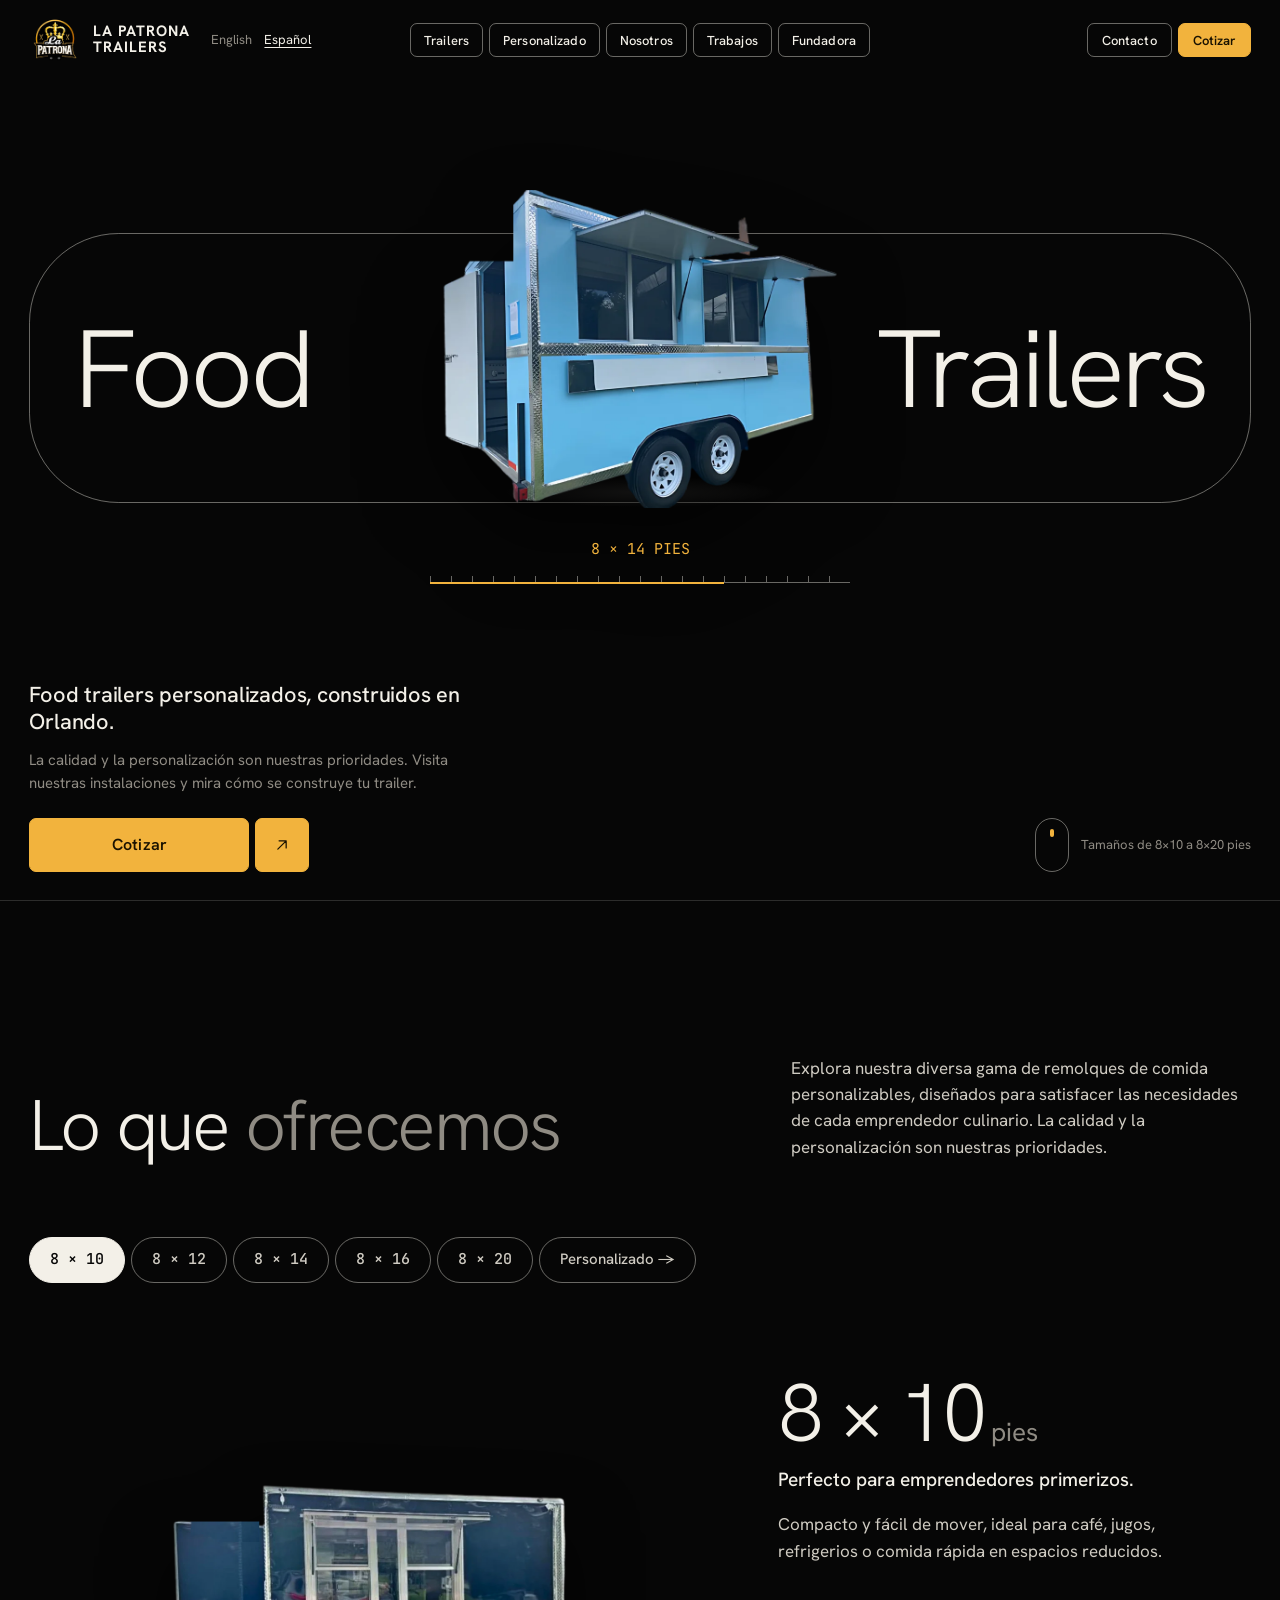
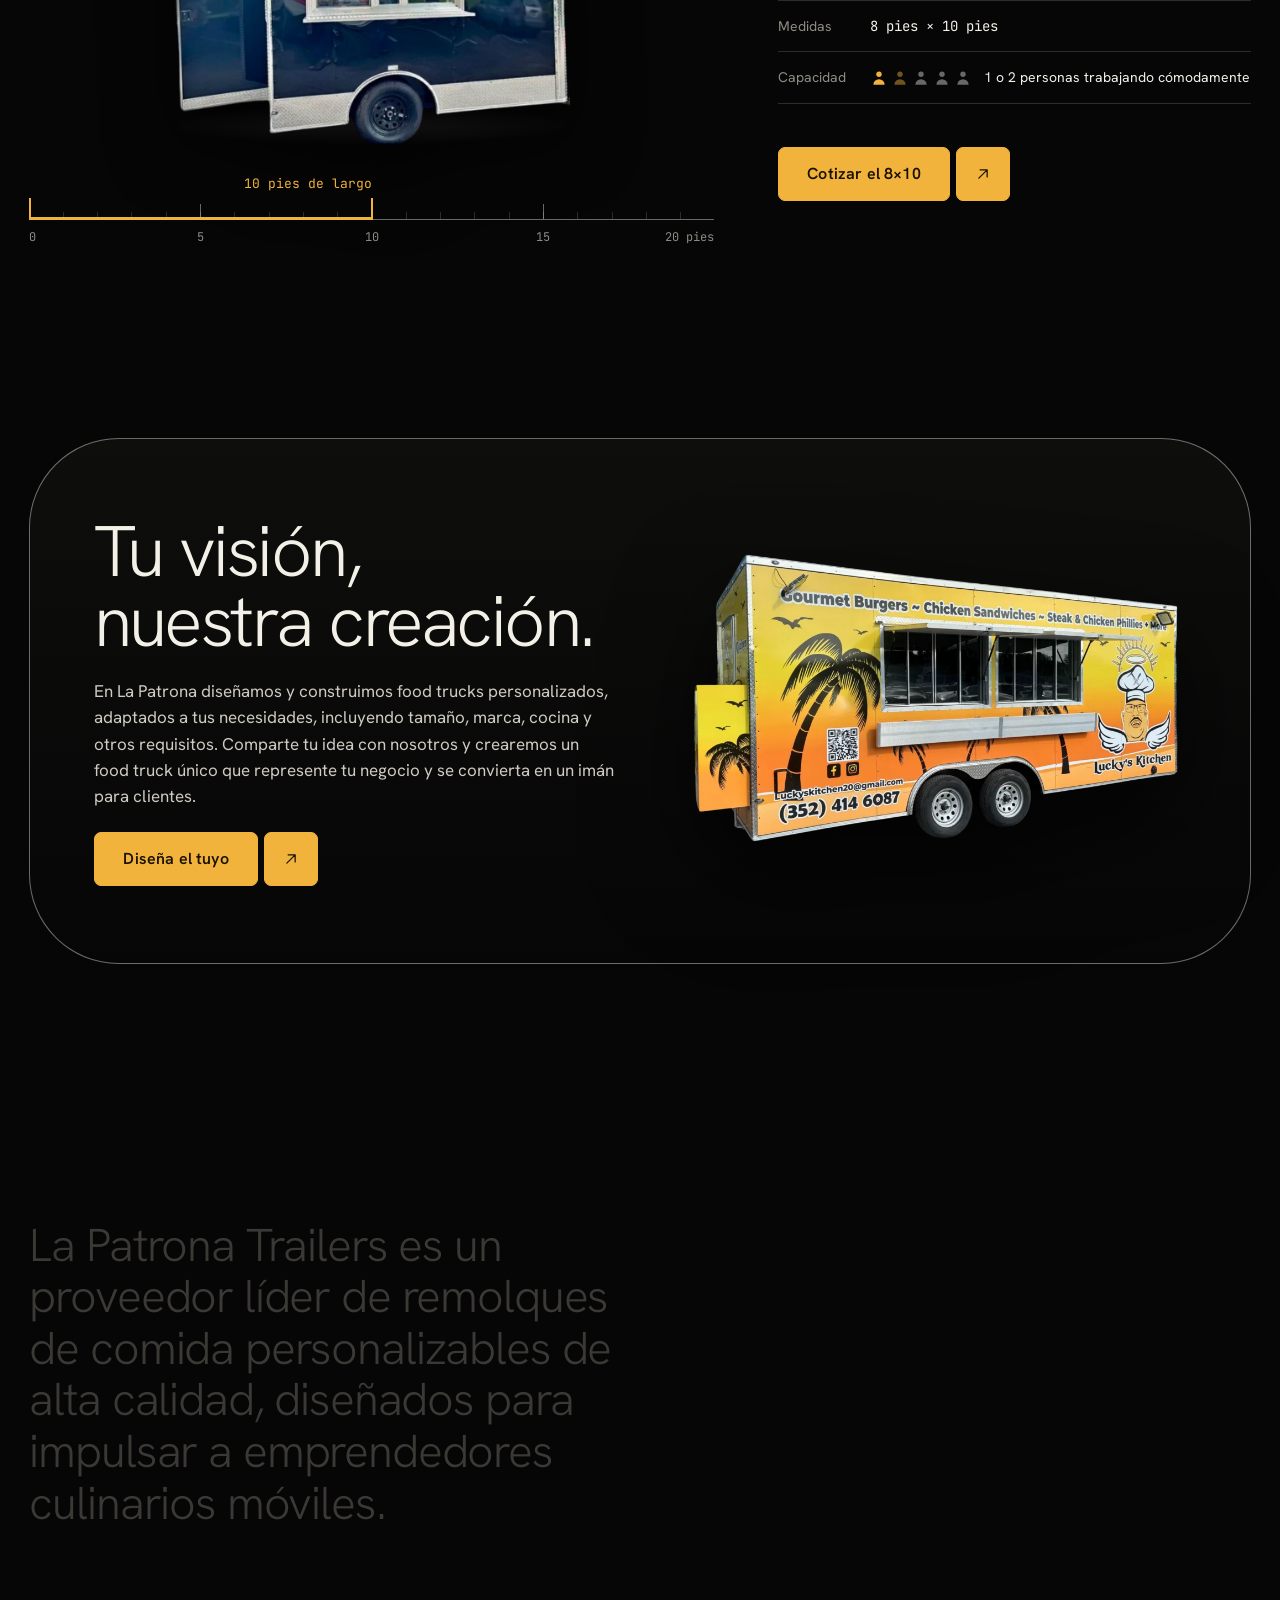
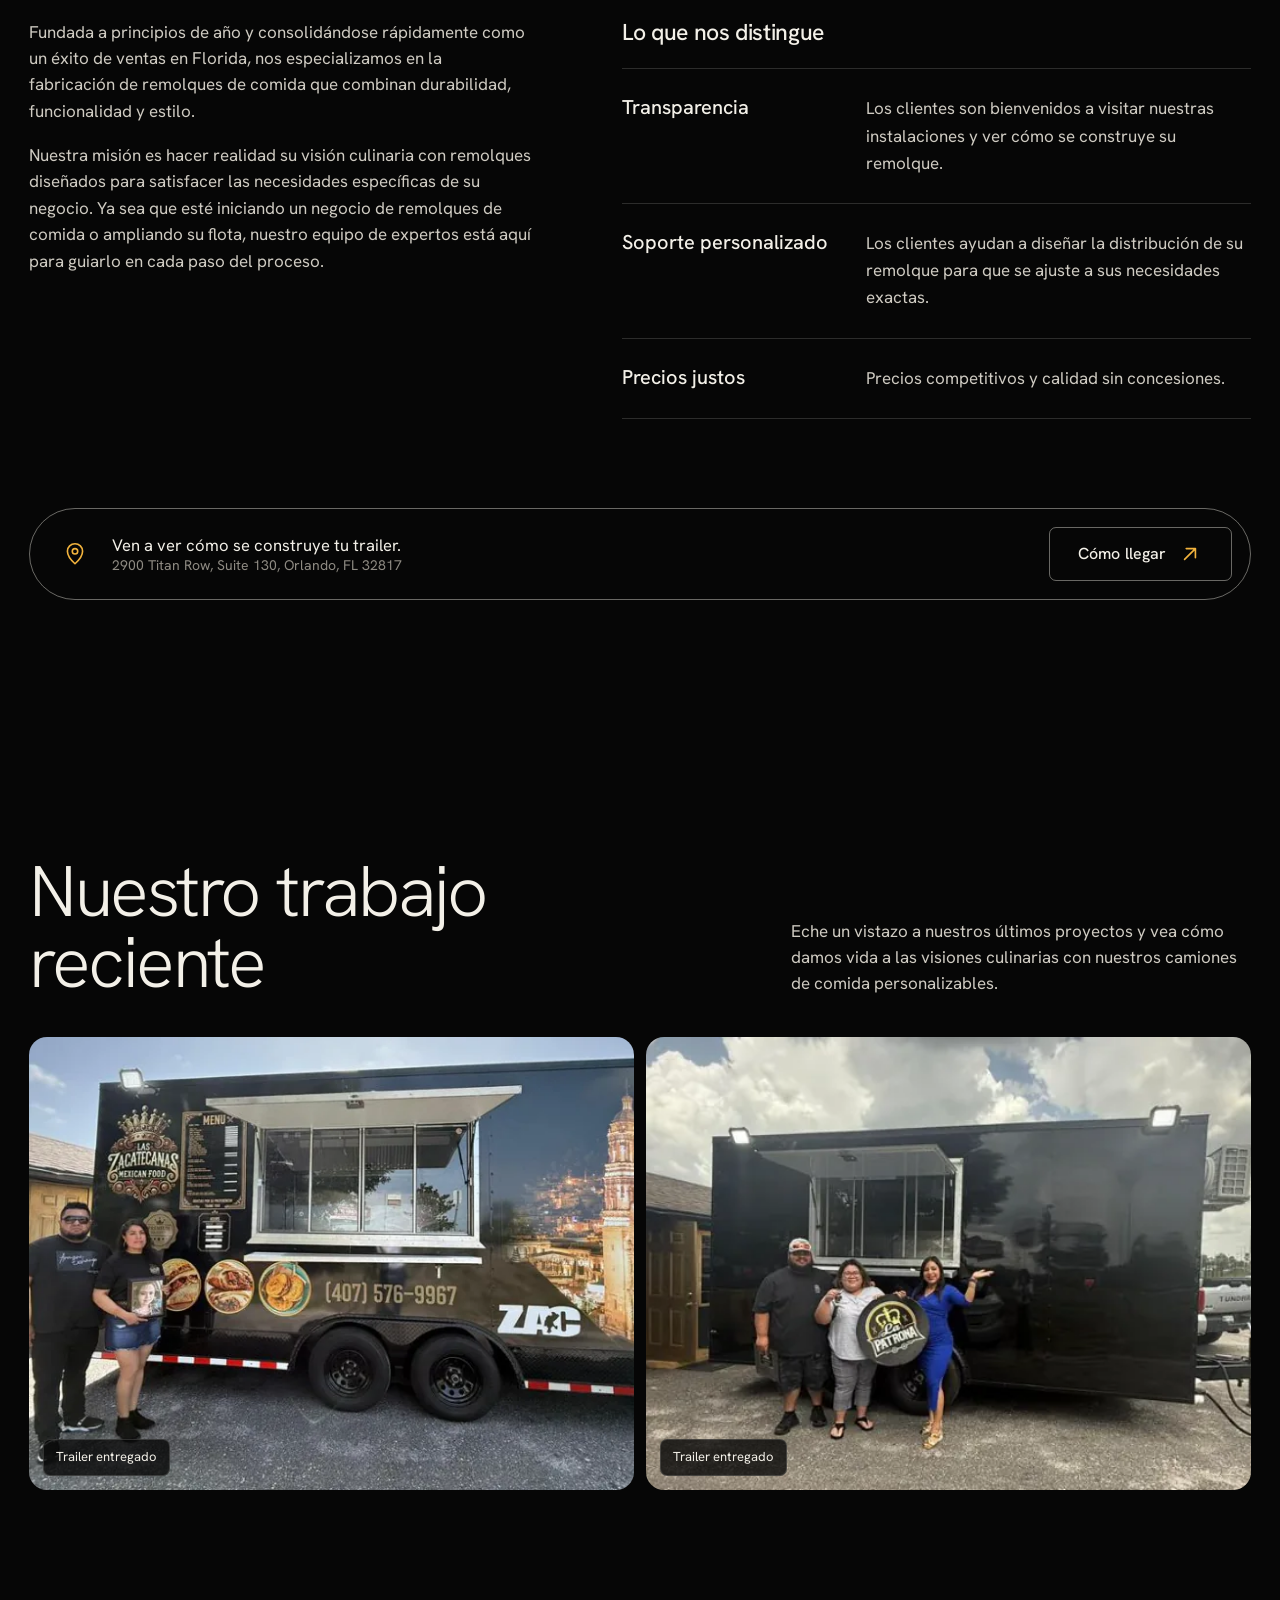
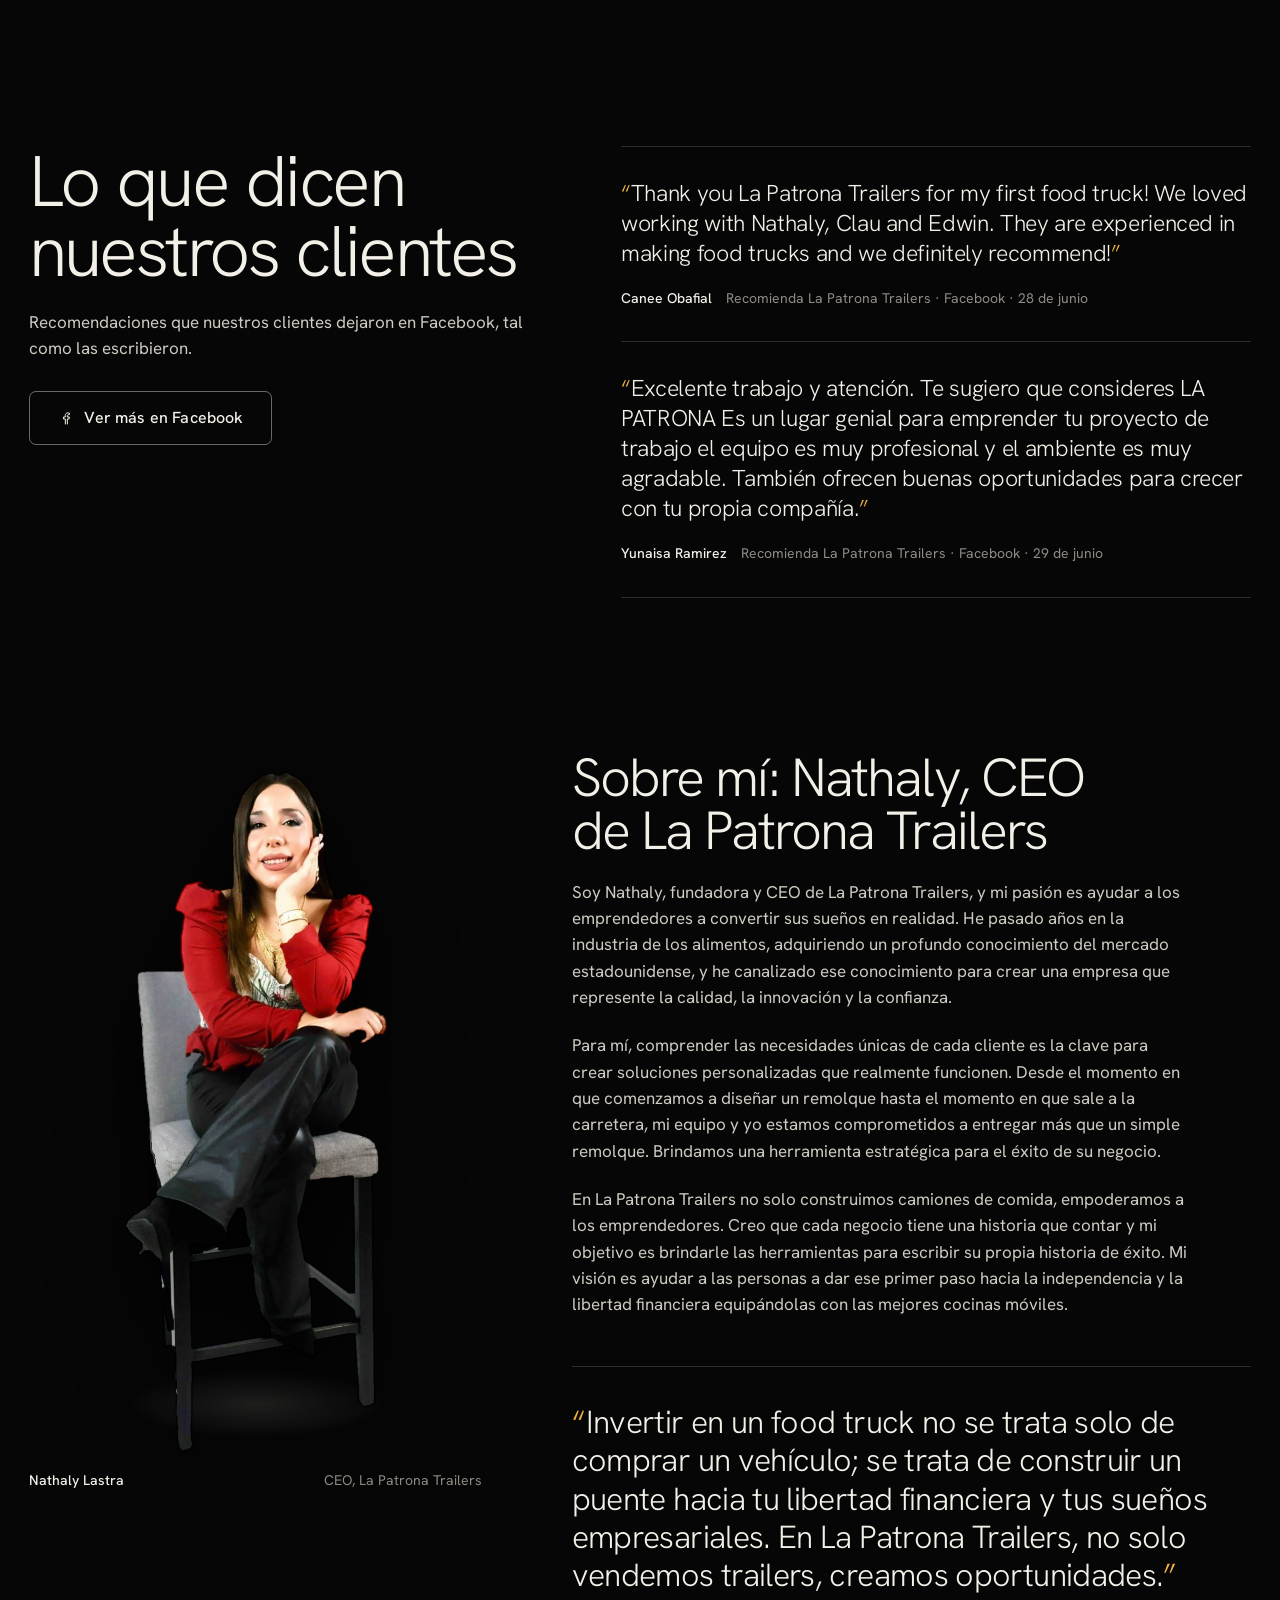
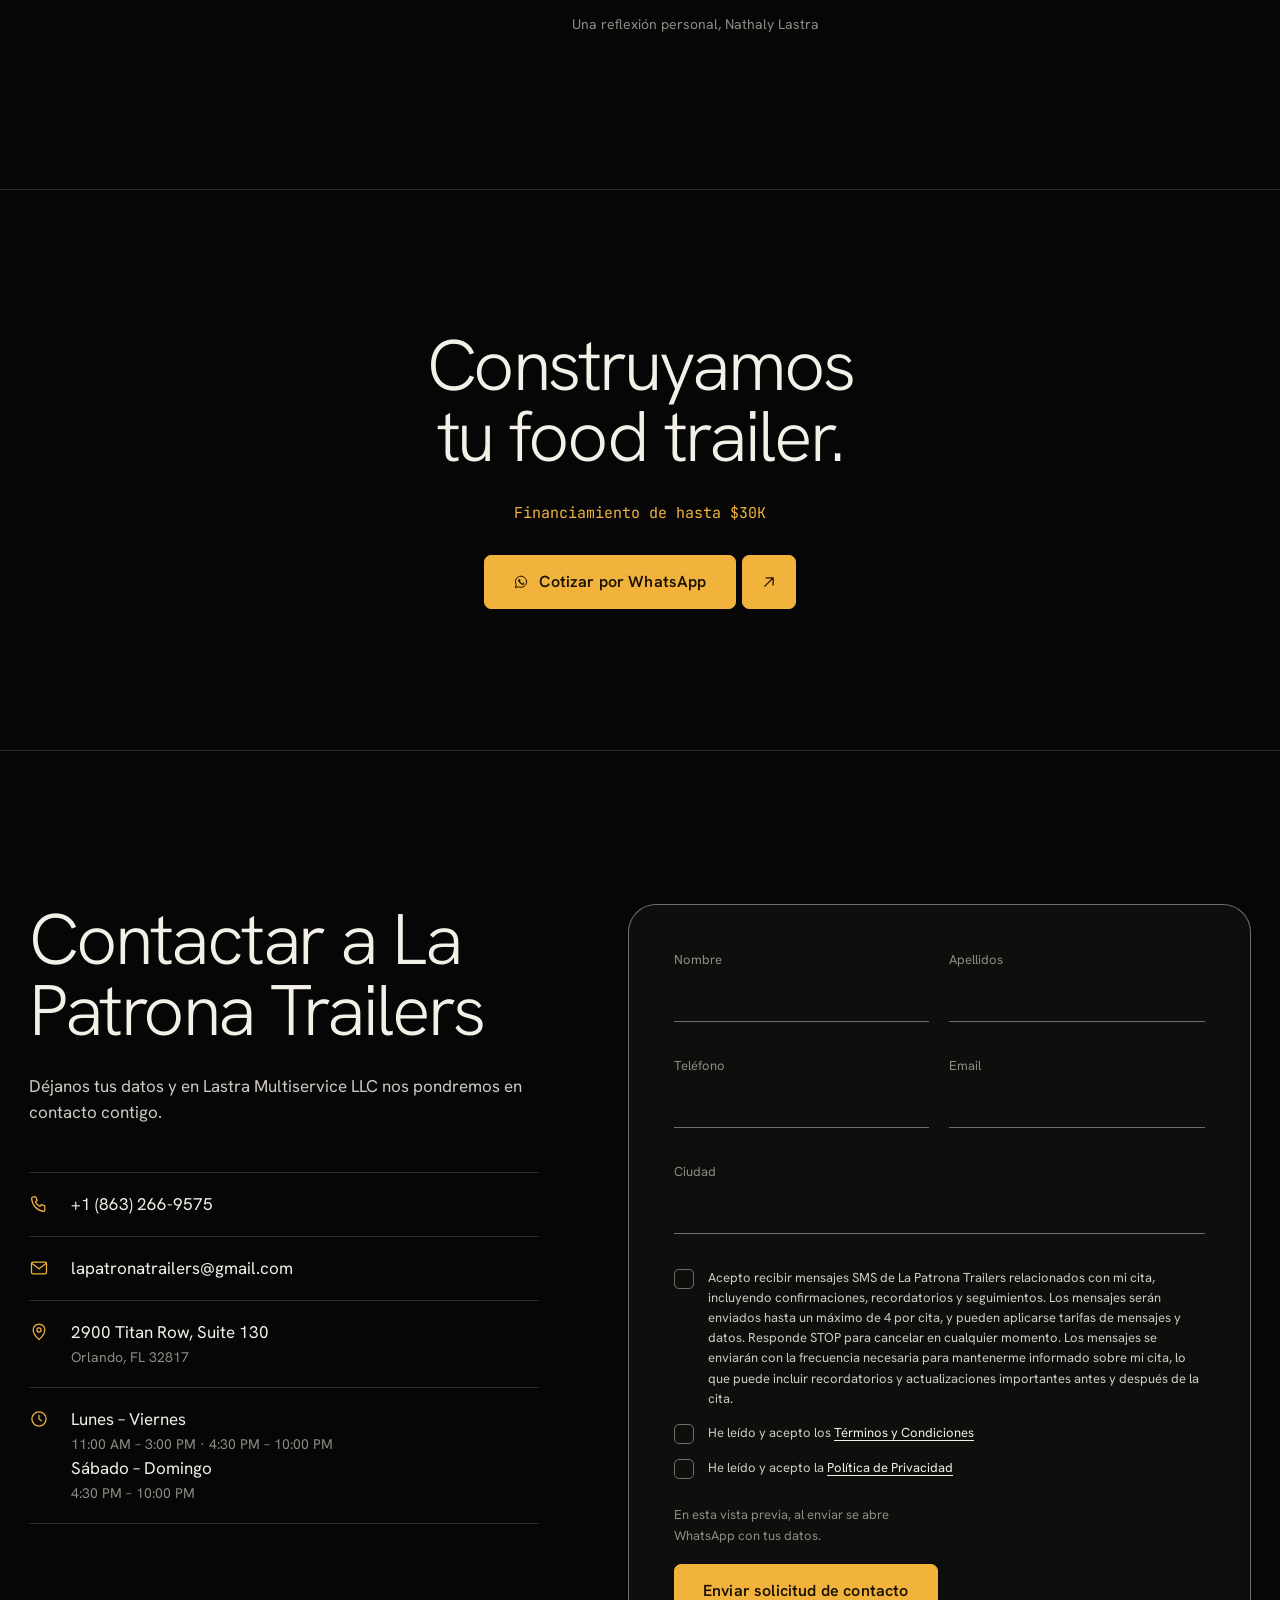
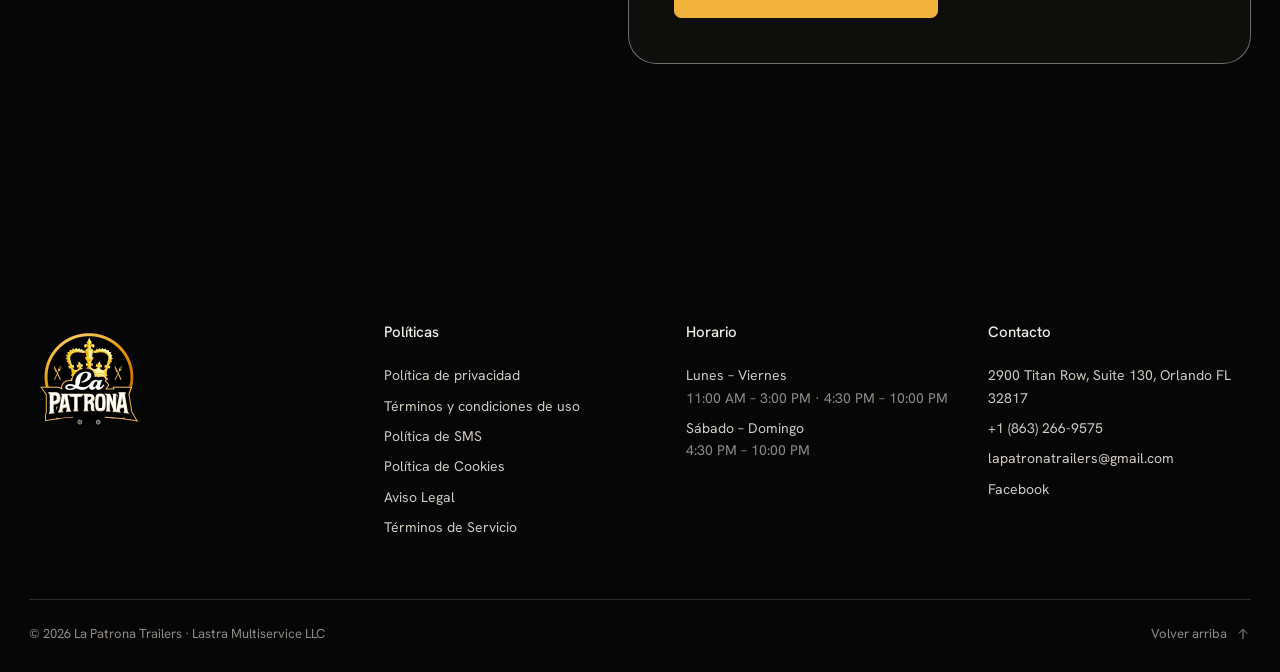
==== commit 81fa5910: "Apply finish-review fixes: live reviews, founder cutout, delivered-build grid, 8x14 hero, gold reser" ====
--- a/es/index.html
+++ b/es/index.html
@@ -50,14 +50,14 @@
         <div class="capsule">
           <h1><span class="hero-word">Food</span><span class="hero-word">Trailers</span></h1>
           <div class="hero-trailers">
-        <img src="../assets/img/trailer-8x10-sm.webp" alt="" data-len="10" data-label="8 × 10 PIES" width="900" height="620" fetchpriority="high">
-        <img src="../assets/img/trailer-8x12-sm.webp" alt="" data-len="12" data-label="8 × 12 PIES" width="900" height="620" loading="lazy">
-        <img src="../assets/img/trailer-8x14-sm.webp" alt="" data-len="14" data-label="8 × 14 PIES" width="900" height="620" loading="lazy">
+        <img src="../assets/img/trailer-8x14-sm.webp" alt="" data-len="14" data-label="8 × 14 PIES" width="900" height="620" fetchpriority="high">
         <img src="../assets/img/trailer-8x16-sm.webp" alt="" data-len="16" data-label="8 × 16 PIES" width="900" height="620" loading="lazy">
         <img src="../assets/img/trailer-8x20-sm.webp" alt="" data-len="20" data-label="8 × 20 PIES" width="900" height="620" loading="lazy">
+        <img src="../assets/img/trailer-8x10-sm.webp" alt="" data-len="10" data-label="8 × 10 PIES" width="900" height="620" loading="lazy">
+        <img src="../assets/img/trailer-8x12-sm.webp" alt="" data-len="12" data-label="8 × 12 PIES" width="900" height="620" loading="lazy">
           </div>
           <div class="hero-readout" aria-hidden="true">
-            <span class="size mono">8 × 10 PIES</span>
+            <span class="size mono">8 × 14 PIES</span>
             <div class="ruler-mini"><span></span></div>
           </div>
         </div>
@@ -229,7 +229,7 @@
           <p class="lede">Nuestra misión es hacer realidad su visión culinaria con remolques diseñados para satisfacer las necesidades específicas de su negocio. Ya sea que esté iniciando un negocio de remolques de comida o ampliando su flota, nuestro equipo de expertos está aquí para guiarlo en cada paso del proceso.</p>
         </div>
         <div class="apart">
-          <h3>Lo que nos distingue</h3>
+          <h3 class="h3">Lo que nos distingue</h3>
           <ul>
             <li><strong>Transparencia</strong><p>Los clientes son bienvenidos a visitar nuestras instalaciones y ver cómo se construye su remolque.</p></li>
             <li><strong>Soporte personalizado</strong><p>Los clientes ayudan a diseñar la distribución de su remolque para que se ajuste a sus necesidades exactas.</p></li>
@@ -246,20 +246,12 @@
 
     <section class="section-tight" id="work" aria-labelledby="work-h" style="padding-inline: var(--gutter)">
       <div class="work-head">
-        <div>
-          <h2 class="display" id="work-h">Nuestro trabajo <em>reciente</em></h2>
-          <p class="lede">Eche un vistazo a nuestros últimos proyectos y vea cómo damos vida a las visiones culinarias con nuestros camiones de comida personalizables.</p>
-        </div>
-        <div class="rail-controls">
-          <button class="btn" type="button" data-rail="-1" aria-label="Anterior"><svg class="icon" viewBox="0 0 24 24" fill="none" stroke="currentColor" stroke-width="1.5" stroke-linecap="round" stroke-linejoin="round" aria-hidden="true"><path d="M19 12H5m6-6-6 6 6 6"/></svg></button>
-          <button class="btn" type="button" data-rail="1" aria-label="Siguiente"><svg class="icon" viewBox="0 0 24 24" fill="none" stroke="currentColor" stroke-width="1.5" stroke-linecap="round" stroke-linejoin="round" aria-hidden="true"><path d="M5 12h14m-6-6 6 6-6 6"/></svg></button>
-        </div>
-      </div>
-      <div class="work-rail">
-        <figure><img src="../assets/img/gallery-2.webp" alt="Mano con llavero de La Patrona frente a un trailer nuevo" loading="lazy"></figure>
-        <figure><img src="../assets/img/work-1.webp" alt="Clientes con su food trailer negro de La Patrona" loading="lazy"><figcaption>Trailer entregado</figcaption></figure>
-        <figure><img src="../assets/img/gallery-1.webp" alt="Collage de food trailers de La Patrona" loading="lazy"></figure>
-        <figure><img src="../assets/img/work-2.webp" alt="Clientes recibiendo su food trailer negro" loading="lazy"><figcaption>Trailer entregado</figcaption></figure>
+        <h2 class="display" id="work-h">Nuestro trabajo <em>reciente</em></h2>
+        <p class="lede">Eche un vistazo a nuestros últimos proyectos y vea cómo damos vida a las visiones culinarias con nuestros camiones de comida personalizables.</p>
+      </div>
+      <div class="work-grid">
+        <figure><img src="../assets/img/work-1.webp" alt="Clientes con su food trailer negro de La Patrona" loading="lazy" width="653" height="463"><figcaption>Trailer entregado</figcaption></figure>
+        <figure><img src="../assets/img/work-2.webp" alt="Clientes recibiendo su food trailer negro" loading="lazy" width="550" height="393"><figcaption>Trailer entregado</figcaption></figure>
       </div>
     </section>
 
@@ -267,14 +259,20 @@
       <div class="reviews">
         <div>
           <h2 class="display" id="rev-h">Lo que dicen nuestros <em>clientes</em></h2>
-          <p class="lede">Reseñas que nuestros clientes dejaron en Facebook.</p>
+          <p class="lede">Recomendaciones que nuestros clientes dejaron en Facebook, tal como las escribieron.</p>
           <div class="btn-pair">
             <a class="btn btn-lg" href="https://www.facebook.com/LaPatronaTrailersOFICIAL/" target="_blank" rel="noopener"><svg class="icon" viewBox="0 0 24 24" fill="none" stroke="currentColor" stroke-width="1.5" stroke-linecap="round" stroke-linejoin="round" aria-hidden="true"><path d="M14 21v-7.5h2.6l.4-3H14V8.6c0-.9.3-1.5 1.6-1.5H17V4.4a20 20 0 0 0-2.3-.1c-2.3 0-3.8 1.4-3.8 3.9v2.3H8.3v3H11V21"/></svg> Ver más en Facebook</a>
           </div>
         </div>
-        <div class="review-shots">
-          <figure><img src="../assets/img/review-1.webp" alt="Reseña de un cliente en Facebook" loading="lazy" width="808" height="217"></figure>
-          <figure><img src="../assets/img/review-2.webp" alt="Reseña de un cliente en Facebook" loading="lazy" width="808" height="213"></figure>
+        <div class="review-list">
+          <figure class="review" lang="en">
+            <blockquote><p>Thank you La Patrona Trailers for my first food truck! We loved working with Nathaly, Clau and Edwin. They are experienced in making food trucks and we definitely recommend!</p></blockquote>
+            <figcaption><strong>Canee Obafial</strong><span>Recomienda La Patrona Trailers · Facebook · 28 de junio</span></figcaption>
+          </figure>
+          <figure class="review" lang="es">
+            <blockquote><p>Excelente trabajo y atención. Te sugiero que consideres LA PATRONA Es un lugar genial para emprender tu proyecto de trabajo el equipo es muy profesional y el ambiente es muy agradable. También ofrecen buenas oportunidades para crecer con tu propia compañía.</p></blockquote>
+            <figcaption><strong>Yunaisa Ramirez</strong><span>Recomienda La Patrona Trailers · Facebook · 29 de junio</span></figcaption>
+          </figure>
         </div>
       </div>
     </section>
@@ -282,7 +280,7 @@
     <section class="section" id="founder" aria-labelledby="founder-h" style="padding-top:0">
       <div class="founder">
         <figure class="founder-photo">
-          <div class="frame"><img src="../assets/img/nathaly.webp" alt="Nathaly Lastra, fundadora y CEO de La Patrona Trailers" loading="lazy" width="683" height="1024"></div>
+          <div class="stage"><img src="../assets/img/nathaly-cutout.webp" alt="Nathaly Lastra, fundadora y CEO de La Patrona Trailers" loading="lazy" width="495" height="1271"></div>
           <figcaption><strong>Nathaly Lastra</strong><span>CEO, La Patrona Trailers</span></figcaption>
         </figure>
         <div class="founder-copy">
@@ -300,6 +298,7 @@
 
     <section class="cta-band" aria-labelledby="cta-h">
       <h2 class="display" id="cta-h">Construyamos tu <em>food trailer.</em></h2>
+      <p class="finance mono">Financiamiento de hasta $30K</p>
       <div class="btn-pair">
         <a class="btn btn-gold btn-lg" href="https://wa.me/18632669575?text=%C2%A1Hola%21%20Quisiera%20recibir%20m%C3%A1s%20informaci%C3%B3n%20sobre%20los%20food%20trailers." target="_blank" rel="noopener"><svg class="icon" viewBox="0 0 24 24" fill="none" stroke="currentColor" stroke-width="1.5" stroke-linecap="round" stroke-linejoin="round" aria-hidden="true"><path d="M20.5 11.6a8.4 8.4 0 0 1-12.3 7.5L3.5 20.5l1.4-4.6A8.4 8.4 0 1 1 20.5 11.6Z"/><path d="M9 9.2c.2 1.9 1.9 4.4 4.6 5.3l1.2-1.2 1.7.8-.4 1.6c-3.6.4-7.4-3.1-7.9-6.6l1.5-.6.9 1.6Z"/></svg> Cotizar por WhatsApp</a>
         <a class="btn btn-gold btn-lg btn-square" href="https://wa.me/18632669575?text=%C2%A1Hola%21%20Quisiera%20recibir%20m%C3%A1s%20informaci%C3%B3n%20sobre%20los%20food%20trailers." target="_blank" rel="noopener" aria-hidden="true" tabindex="-1"><svg class="icon" viewBox="0 0 24 24" fill="none" stroke="currentColor" stroke-width="1.5" stroke-linecap="round" stroke-linejoin="round" aria-hidden="true"><path d="M7 17 17 7M8.5 7H17v8.5"/></svg></a>
--- a/assets/css/site.css
+++ b/assets/css/site.css
@@ -93,10 +93,6 @@
   display: grid; grid-template-rows: 1fr auto; padding: 96px var(--gutter) 28px;
   overflow: hidden; isolation: isolate;
 }
-.hero::before {
-  content: ""; position: absolute; inset: 0; z-index: -1;
-  background: radial-gradient(60% 45% at 50% 52%, rgba(242, 179, 61, 0.10), transparent 70%);
-}
 .hero-stage { position: relative; display: grid; place-items: center; }
 .capsule {
   position: relative; width: 100%;
@@ -112,6 +108,11 @@
   position: relative; z-index: 2;
 }
 .hero-trailers { position: absolute; left: 50%; top: 50%; width: min(36vw, 600px); aspect-ratio: 1.45; transform: translate(-50%, -56%); z-index: 1; pointer-events: none; }
+.hero-trailers { translate: 0 calc(var(--hp, 0) * -70px); scale: calc(1 + var(--hp, 0) * 0.08); }
+.hero-trailers::after, .size-visual .photo::after, .founder-photo .stage::after {
+  content: ""; position: absolute; left: 8%; right: 8%; bottom: -2%; height: 14%; z-index: -1;
+  background: radial-gradient(50% 50% at 50% 50%, rgba(243, 240, 232, 0.13), transparent 70%);
+}
 .hero-trailers img {
   position: absolute; inset: 0; width: 100%; height: 100%; object-fit: contain;
   opacity: 0; transform: translateX(14%) scale(0.96); filter: blur(6px) brightness(0.7);
@@ -151,7 +152,8 @@
   font-size: clamp(40px, 5.6vw, 96px); line-height: 0.98; letter-spacing: -0.035em;
   text-wrap: balance;
 }
-.display em { font-style: normal; color: var(--dim); }
+.display em { font-style: normal; }
+#offer-h em { color: var(--dim); }
 .h3 { color: var(--bone); font-weight: 500; font-size: clamp(22px, 1.8vw, 28px); line-height: 1.2; letter-spacing: -0.015em; }
 .lede { color: var(--bone-2); font-size: clamp(17px, 1.3vw, 20px); line-height: 1.55; max-width: 60ch; }
 .split-head { display: grid; grid-template-columns: 1.1fr 1fr; gap: 32px clamp(32px, 6vw, 120px); align-items: end; margin-bottom: clamp(48px, 6vw, 88px); }
@@ -179,7 +181,7 @@
 .size-panel + .size-panel { border-top: 1px solid var(--line); padding-top: 48px; }
 .js .size-panel + .size-panel { border-top: 0; padding-top: 0; }
 .size-visual { display: grid; gap: 28px; }
-.size-visual .photo { display: flex; align-items: flex-end; justify-content: center; aspect-ratio: 1.65; }
+.size-visual .photo { position: relative; isolation: isolate; display: flex; align-items: flex-end; justify-content: center; aspect-ratio: 1.65; }
 .size-visual .photo img { width: var(--scale, 100%); max-height: 100%; object-fit: contain; filter: drop-shadow(0 34px 34px rgba(0, 0, 0, 0.65)); }
 .js .size-panel.is-entering .photo img { animation: roll-in 1.1s var(--ease-out) both; }
 .js .size-panel.is-entering .ruler .fill { animation: extend 1.2s var(--ease-out) both; }
@@ -247,7 +249,7 @@
 .no-js .statement .w, .reduce .statement .w { color: var(--bone); }
 .about-grid { display: grid; grid-template-columns: 1fr 1.25fr; gap: clamp(40px, 7vw, 140px); margin-top: clamp(56px, 7vw, 110px); }
 .about-grid .lede + .lede { margin-top: 18px; }
-.apart h3 { color: var(--dim); font-size: 14px; font-weight: 500; margin-bottom: 14px; }
+.apart h3 { margin-bottom: 22px; }
 .apart li { display: grid; grid-template-columns: minmax(150px, 0.8fr) 1.4fr; gap: 24px; padding: 26px 0; border-top: 1px solid var(--line); }
 .apart li:last-child { border-bottom: 1px solid var(--line); }
 .apart strong { color: var(--bone); font-weight: 500; font-size: 20px; line-height: 1.25; }
@@ -263,34 +265,33 @@
 .visit p span { display: block; color: var(--dim); font-size: 14px; }
 
 /* ---------- Recent work ---------- */
-.work-rail {
-  display: grid; grid-auto-flow: column; grid-auto-columns: clamp(260px, 30vw, 460px); gap: 12px;
-  overflow-x: auto; scroll-snap-type: x mandatory; padding-bottom: 18px;
-  margin-inline: calc(-1 * var(--gutter)); padding-inline: var(--gutter); scroll-padding-inline: var(--gutter);
-}
-.work-rail figure { scroll-snap-align: start; position: relative; border-radius: 18px; overflow: hidden; background: var(--ink-3); aspect-ratio: 4 / 5; }
-.work-rail img { width: 100%; height: 100%; object-fit: cover; transition: transform 1.2s var(--ease-out); }
-.work-rail figure:hover img { transform: scale(1.04); }
-.work-rail figcaption { position: absolute; left: 12px; bottom: 12px; font-size: 13px; color: var(--bone); background: rgba(6, 6, 6, 0.72); border: 1px solid var(--line); padding: 7px 12px; border-radius: 7px; backdrop-filter: blur(6px); }
-.rail-controls { display: flex; gap: 6px; }
-.rail-controls .btn { width: 46px; min-height: 46px; padding: 0; }
-.rail-controls .icon { width: 18px; height: 18px; }
-.work-head { display: flex; justify-content: space-between; align-items: end; gap: 24px; margin-bottom: 40px; flex-wrap: wrap; }
-.work-head .lede { margin-top: 18px; max-width: 52ch; }
+.work-grid { display: grid; grid-template-columns: 1fr 1fr; gap: 12px; }
+.work-grid figure { position: relative; border-radius: 18px; overflow: hidden; background: var(--ink-3); aspect-ratio: 4 / 3; }
+.work-grid img { width: 100%; height: 100%; object-fit: cover; transition: transform 1.2s var(--ease-out); }
+.work-grid figure:hover img { transform: scale(1.03); }
+.work-grid figcaption { position: absolute; left: 14px; bottom: 14px; font-size: 13px; color: var(--bone); background: rgba(6, 6, 6, 0.78); border: 1px solid var(--line); padding: 7px 12px; border-radius: 7px; }
+.work-head { display: grid; grid-template-columns: 1.1fr 1fr; gap: 24px clamp(32px, 6vw, 120px); align-items: end; margin-bottom: 40px; }
+.work-head .lede { justify-self: end; max-width: 46ch; }
 
 /* ---------- Reviews ---------- */
 .reviews { display: grid; grid-template-columns: 0.9fr 1.1fr; gap: clamp(32px, 6vw, 110px); align-items: start; }
-.review-shots { display: grid; gap: 14px; }
-.review-shots figure { border: 1px solid var(--line); border-radius: 16px; padding: 10px; background: var(--ink-2); }
-.review-shots img { border-radius: 8px; width: 100%; }
+.review-list { display: grid; border-top: 1px solid var(--line); }
+.review { padding: 32px 0; border-bottom: 1px solid var(--line); display: grid; gap: 18px; }
+.review p { color: var(--bone); font-weight: 300; font-size: clamp(21px, 1.8vw, 28px); line-height: 1.3; letter-spacing: -0.015em; text-wrap: pretty; }
+.review p::before { content: "\201C"; color: var(--gold); }
+.review p::after { content: "\201D"; color: var(--gold); }
+.review figcaption { display: flex; flex-wrap: wrap; gap: 4px 14px; font-size: 14px; }
+.review figcaption strong { color: var(--bone); font-weight: 500; }
+.review figcaption span { color: var(--dim); }
 .reviews .lede { margin-top: 22px; }
 .reviews .btn-pair { margin-top: 30px; }
 
 /* ---------- Founder ---------- */
 .founder { display: grid; grid-template-columns: minmax(0, 0.8fr) minmax(0, 1.2fr); gap: clamp(40px, 7vw, 130px); align-items: start; }
 .founder-photo { position: sticky; top: 100px; }
-.founder-photo .frame { border-radius: 400px 400px 24px 24px; overflow: hidden; background: #f1f0ee; aspect-ratio: 683 / 1024; max-height: 78vh; }
-.founder-photo img { width: 100%; height: 100%; object-fit: cover; object-position: top; }
+.founder-photo .stage { position: relative; isolation: isolate; display: flex; justify-content: center; height: min(78vh, 760px); padding-top: 20px; }
+.founder-photo .stage img { height: 100%; width: auto; object-fit: contain; filter: drop-shadow(0 30px 40px rgba(0, 0, 0, 0.7)); }
+.founder-photo .stage::after { bottom: 0; }
 .founder-photo figcaption { display: flex; justify-content: space-between; gap: 12px; margin-top: 16px; font-size: 14px; color: var(--dim); }
 .founder-photo figcaption strong { color: var(--bone); font-weight: 500; }
 .founder-copy { display: grid; gap: 22px; }
@@ -303,7 +304,7 @@
 
 /* ---------- CTA band ---------- */
 .cta-band { padding: clamp(80px, 11vw, 170px) var(--gutter); border-top: 1px solid var(--line); border-bottom: 1px solid var(--line); text-align: center; display: grid; justify-items: center; gap: 30px; position: relative; overflow: hidden; }
-.cta-band::before { content: ""; position: absolute; inset: auto 0 -40% 0; height: 80%; background: radial-gradient(50% 50% at 50% 100%, rgba(242, 179, 61, 0.14), transparent 70%); z-index: -1; }
+.finance { color: var(--gold); font-size: 15px; }
 .cta-band .display { max-width: 16ch; }
 
 /* ---------- Contact ---------- */
@@ -367,7 +368,7 @@
   .site-header { grid-template-columns: 1fr auto; }
   .split-head, .about-grid, .reviews, .contact, .founder { grid-template-columns: 1fr; }
   .split-head .lede { justify-self: start; }
-  .founder-photo { position: static; max-width: 440px; }
+  .founder-photo { position: static; }
   .footer-grid { grid-template-columns: 1fr 1fr; }
 }
 @media (max-width: 860px) {
@@ -398,7 +399,9 @@
   .apart li { grid-template-columns: 1fr; gap: 8px; }
   .form { grid-template-columns: 1fr; border-radius: 22px; }
   .footer-grid { grid-template-columns: 1fr; }
-  .work-rail { grid-auto-columns: 78vw; }
+  .work-grid, .work-head { grid-template-columns: 1fr; }
+  .work-head .lede { justify-self: start; }
+  .founder-photo .stage { height: 520px; }
   .quote-bar {
     display: flex; gap: 6px; position: fixed; left: 12px; right: 12px; bottom: 12px; z-index: 60;
     padding: 6px; border-radius: 14px; background: rgba(14, 14, 13, 0.92); border: 1px solid var(--line);
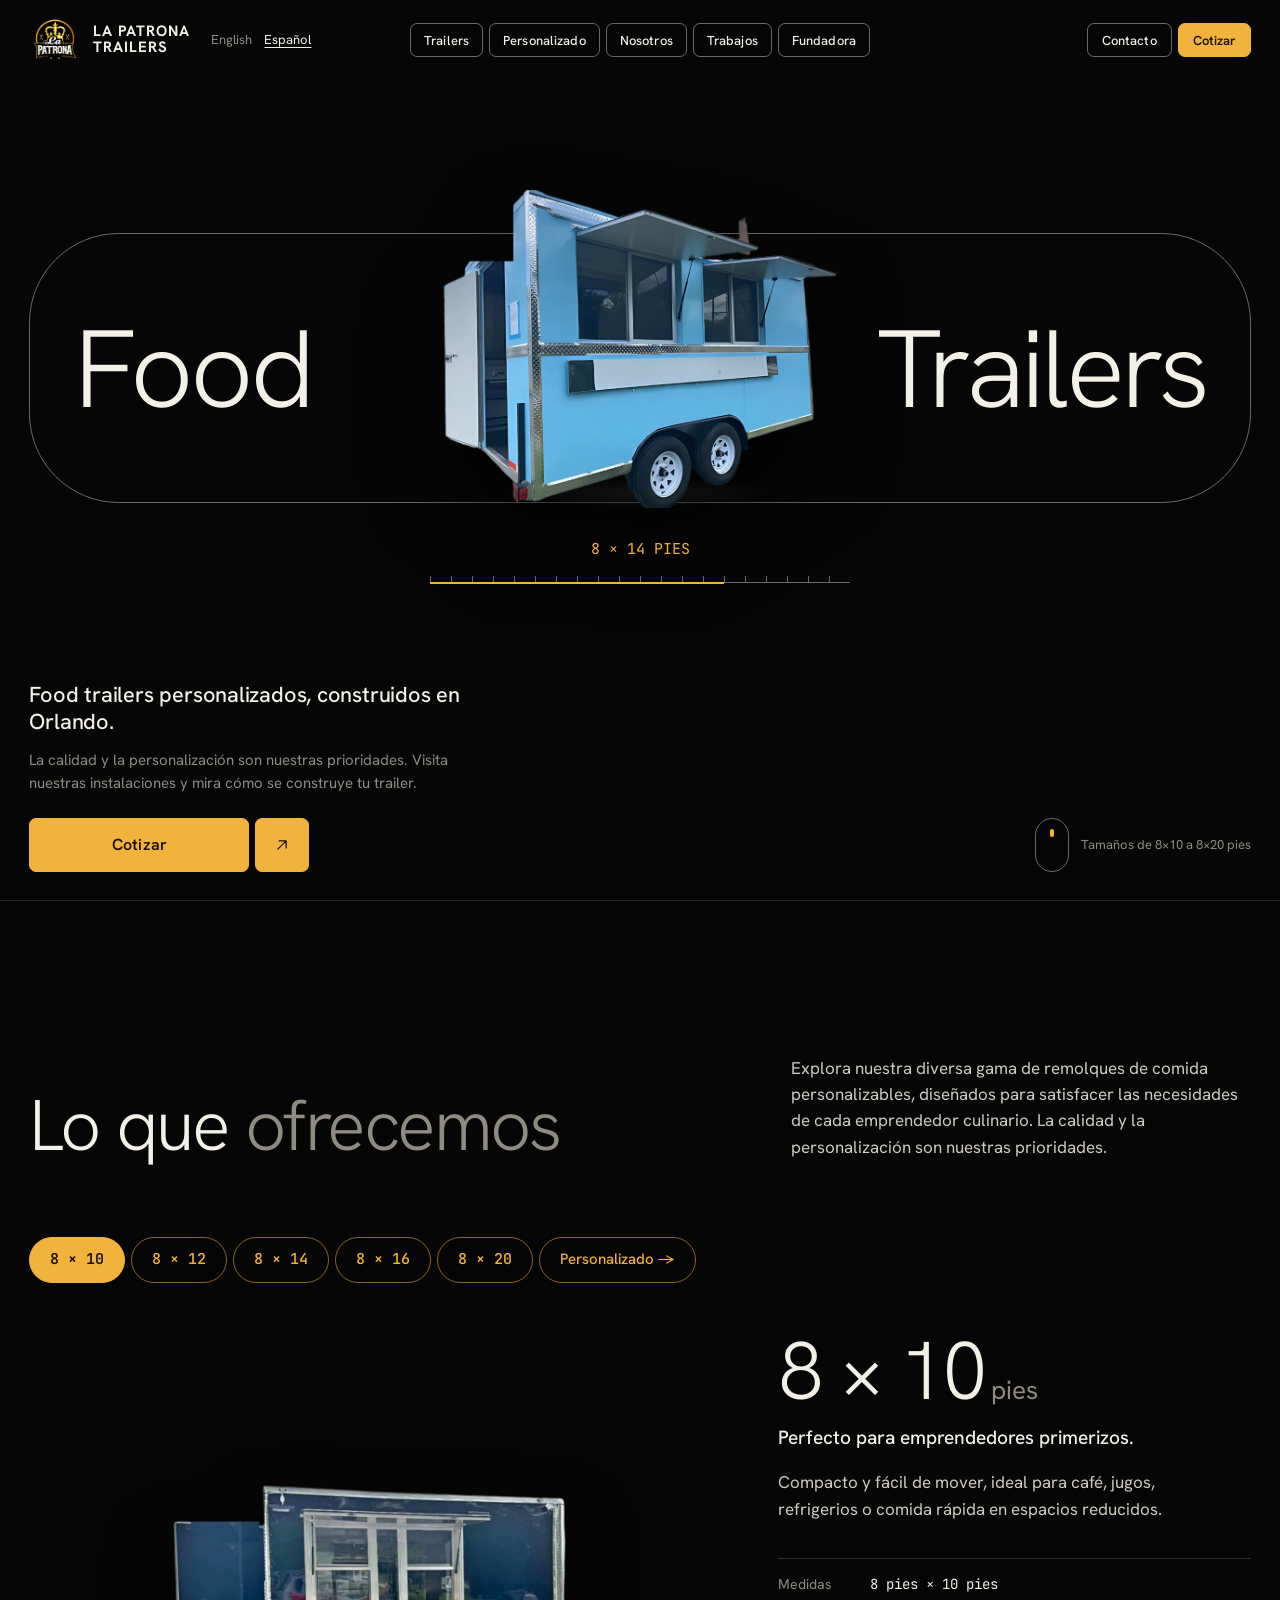
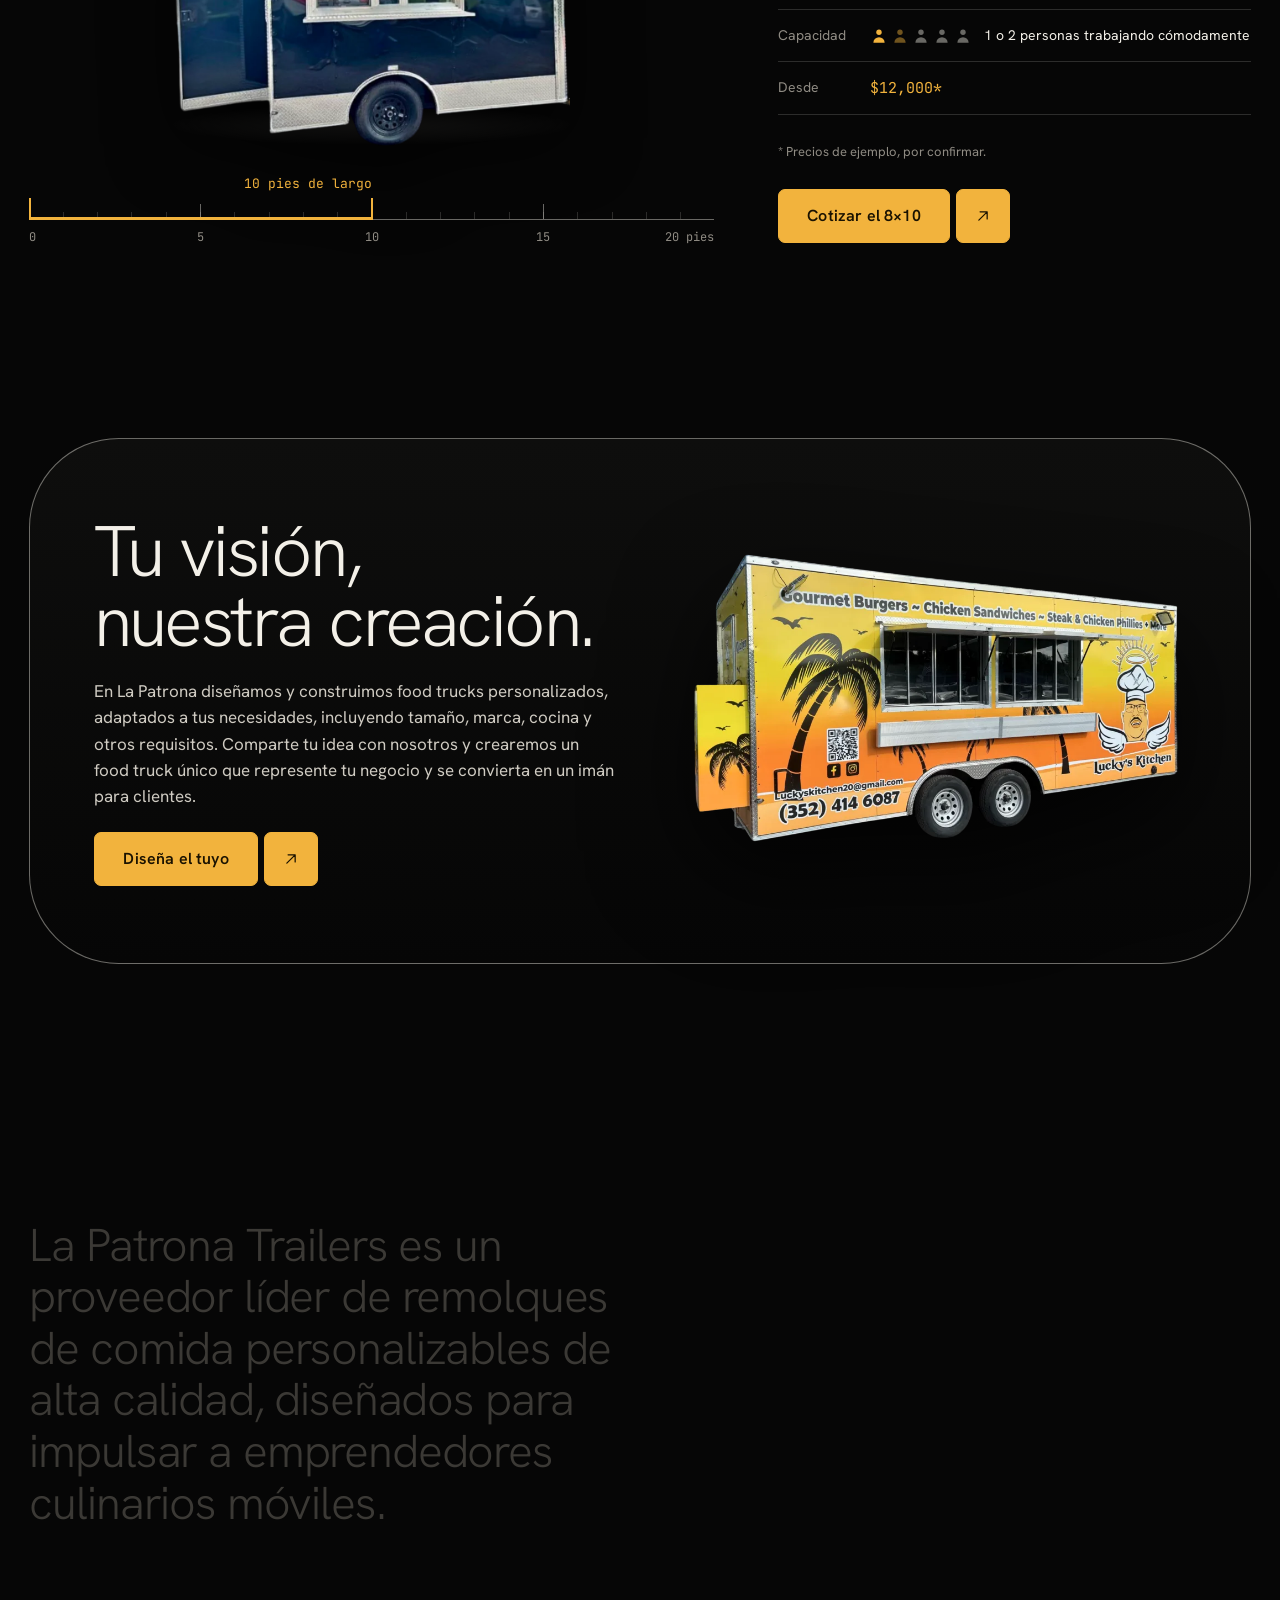
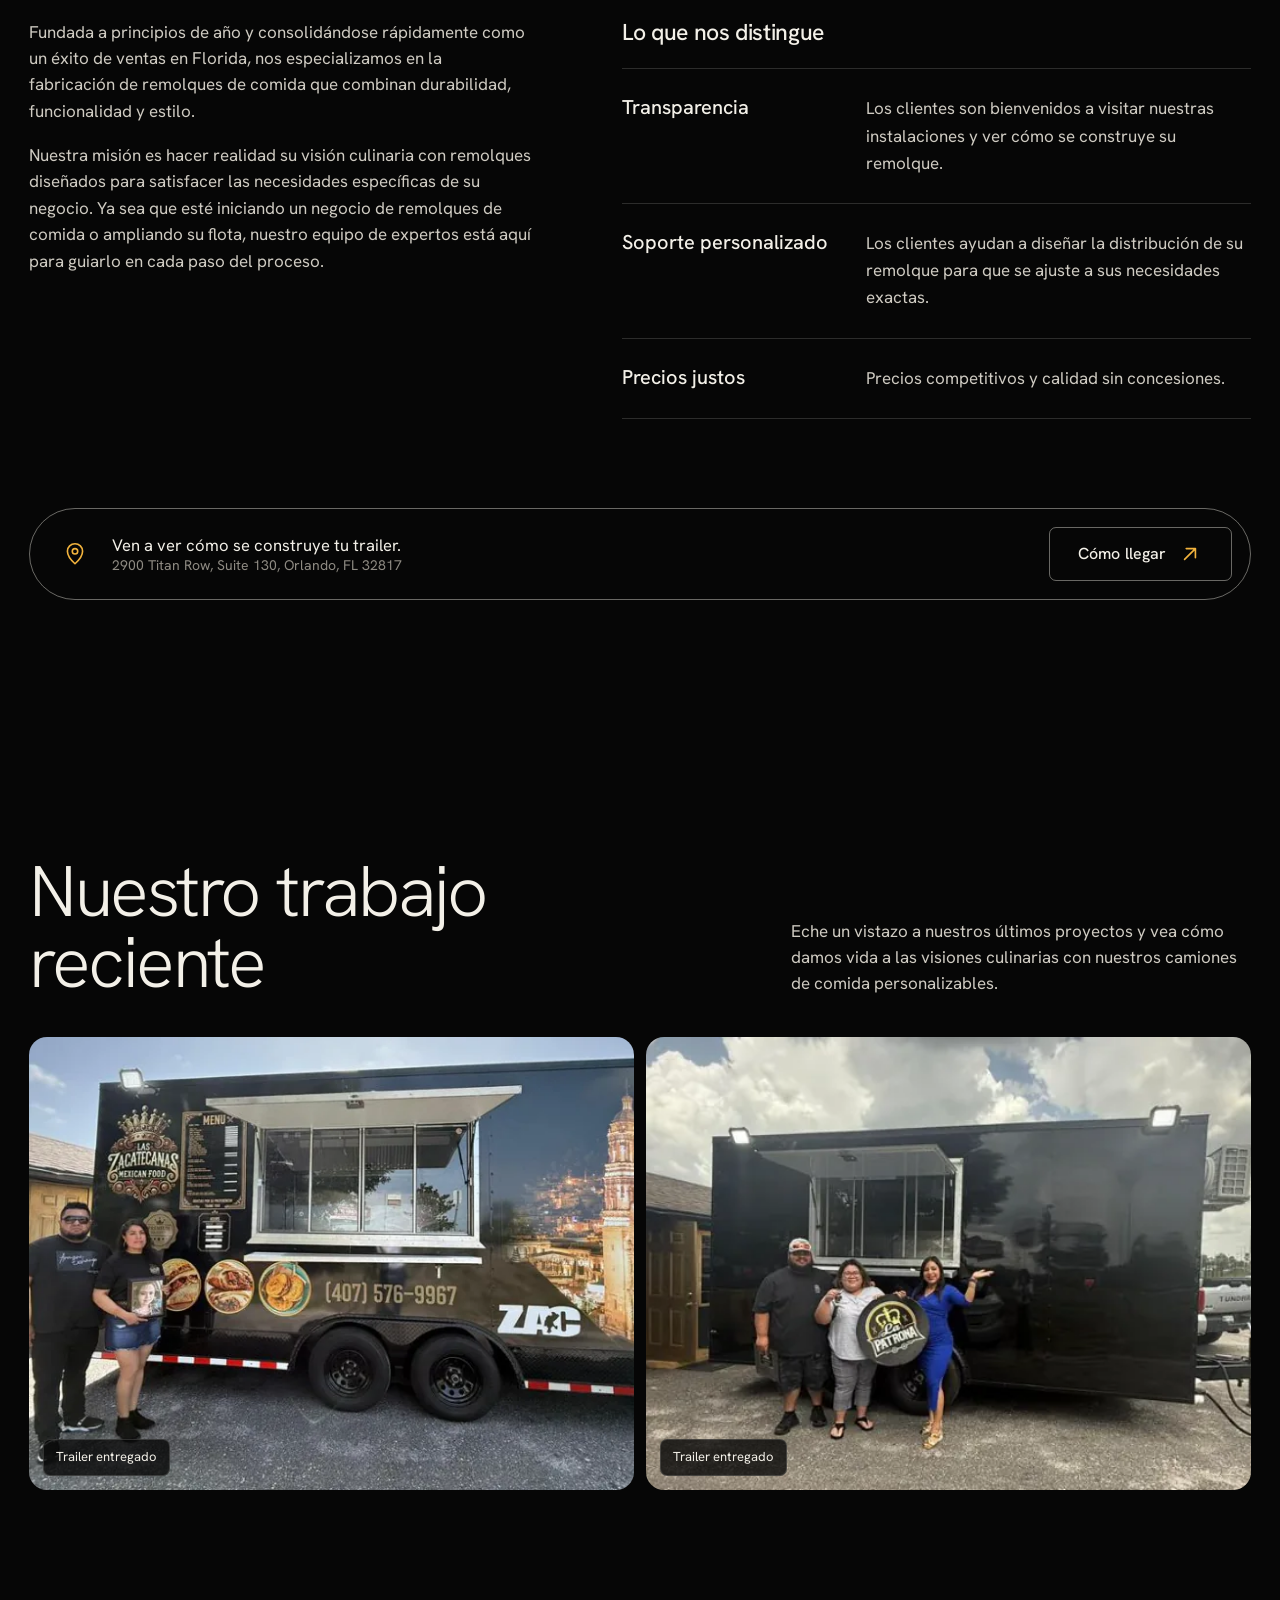
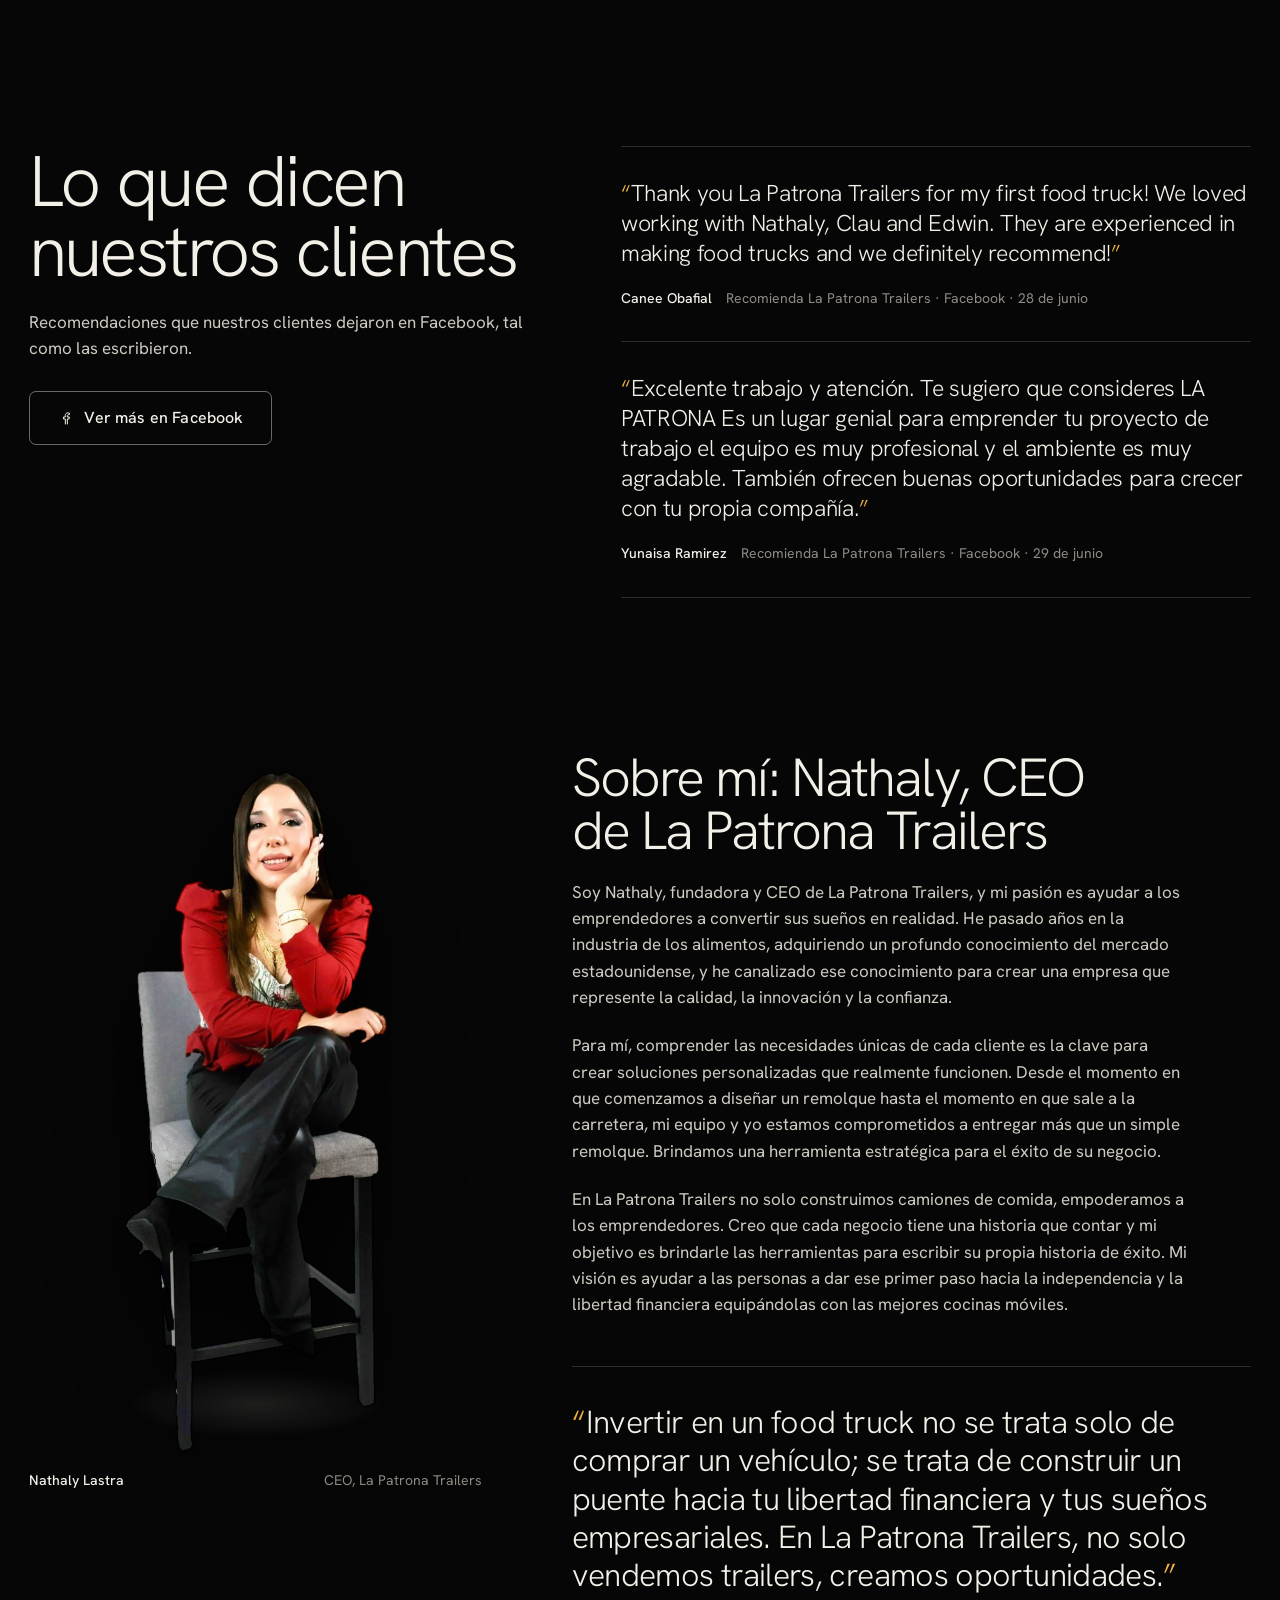
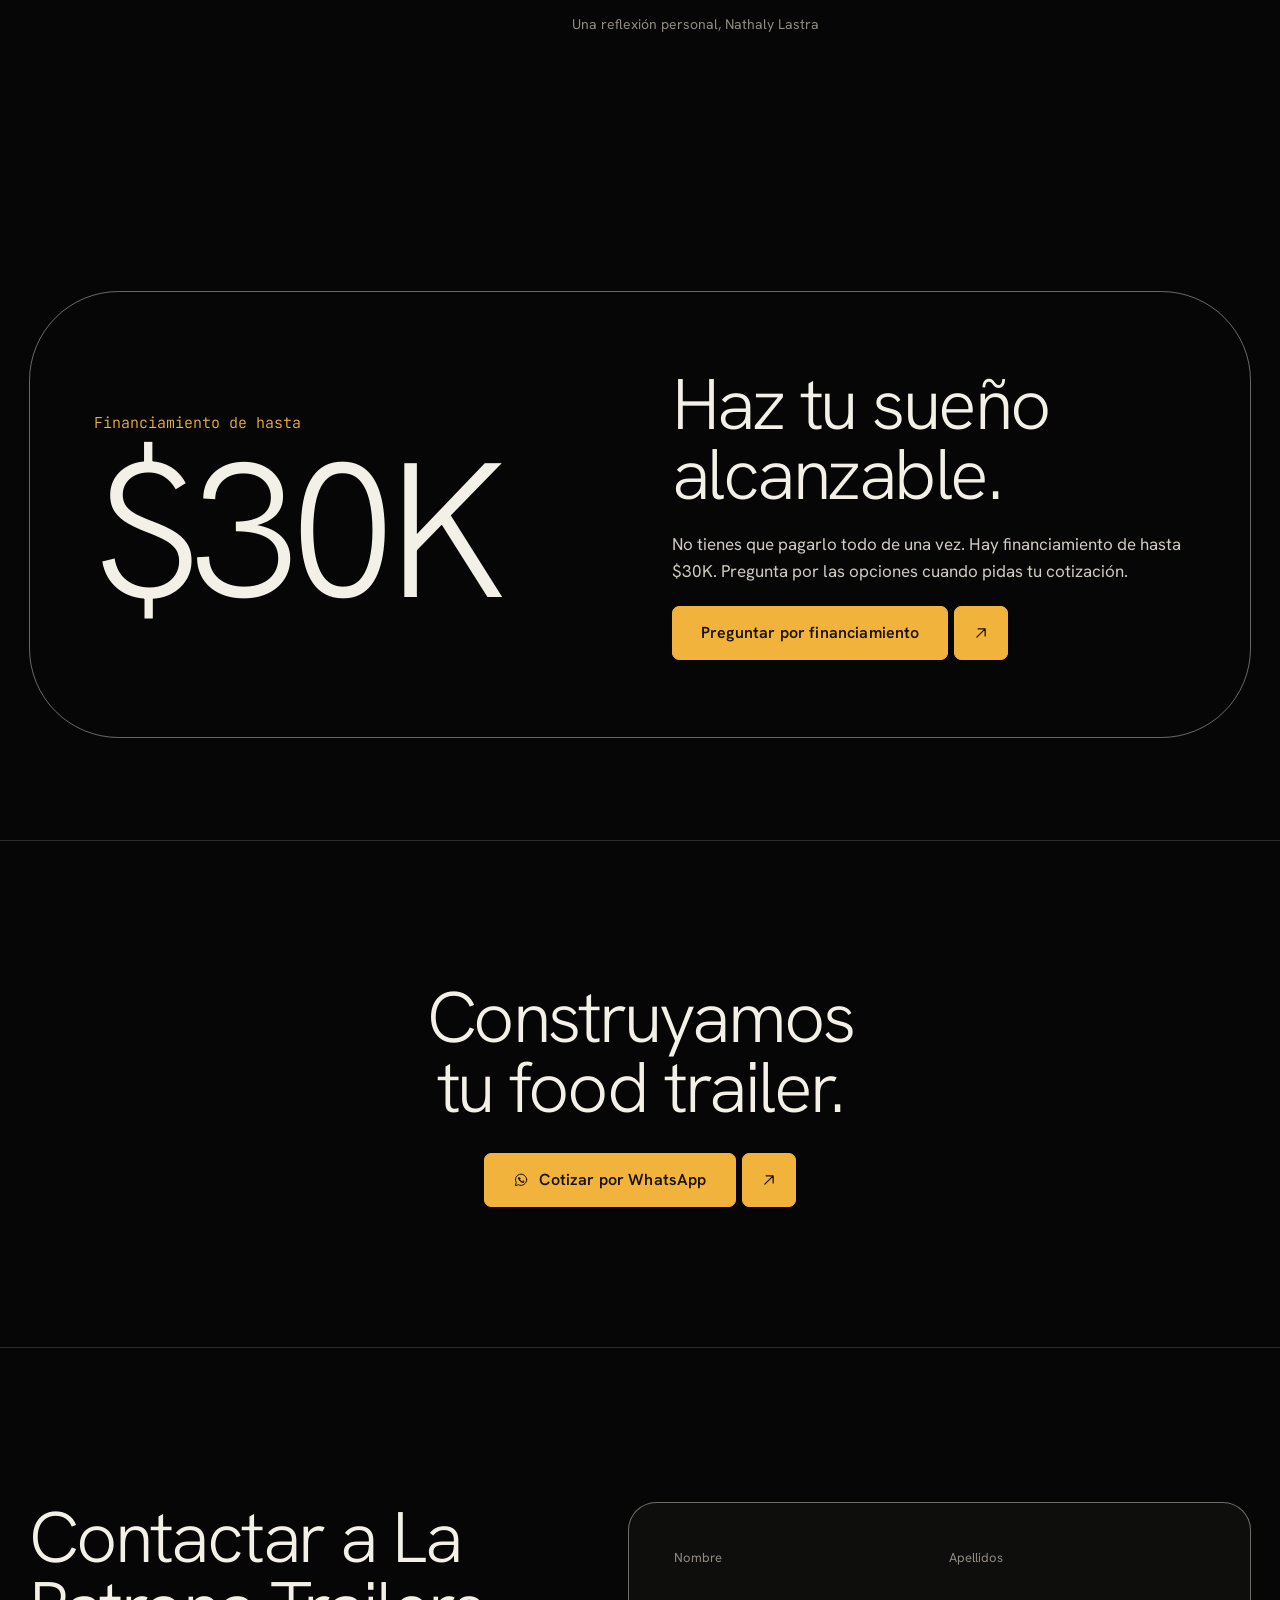
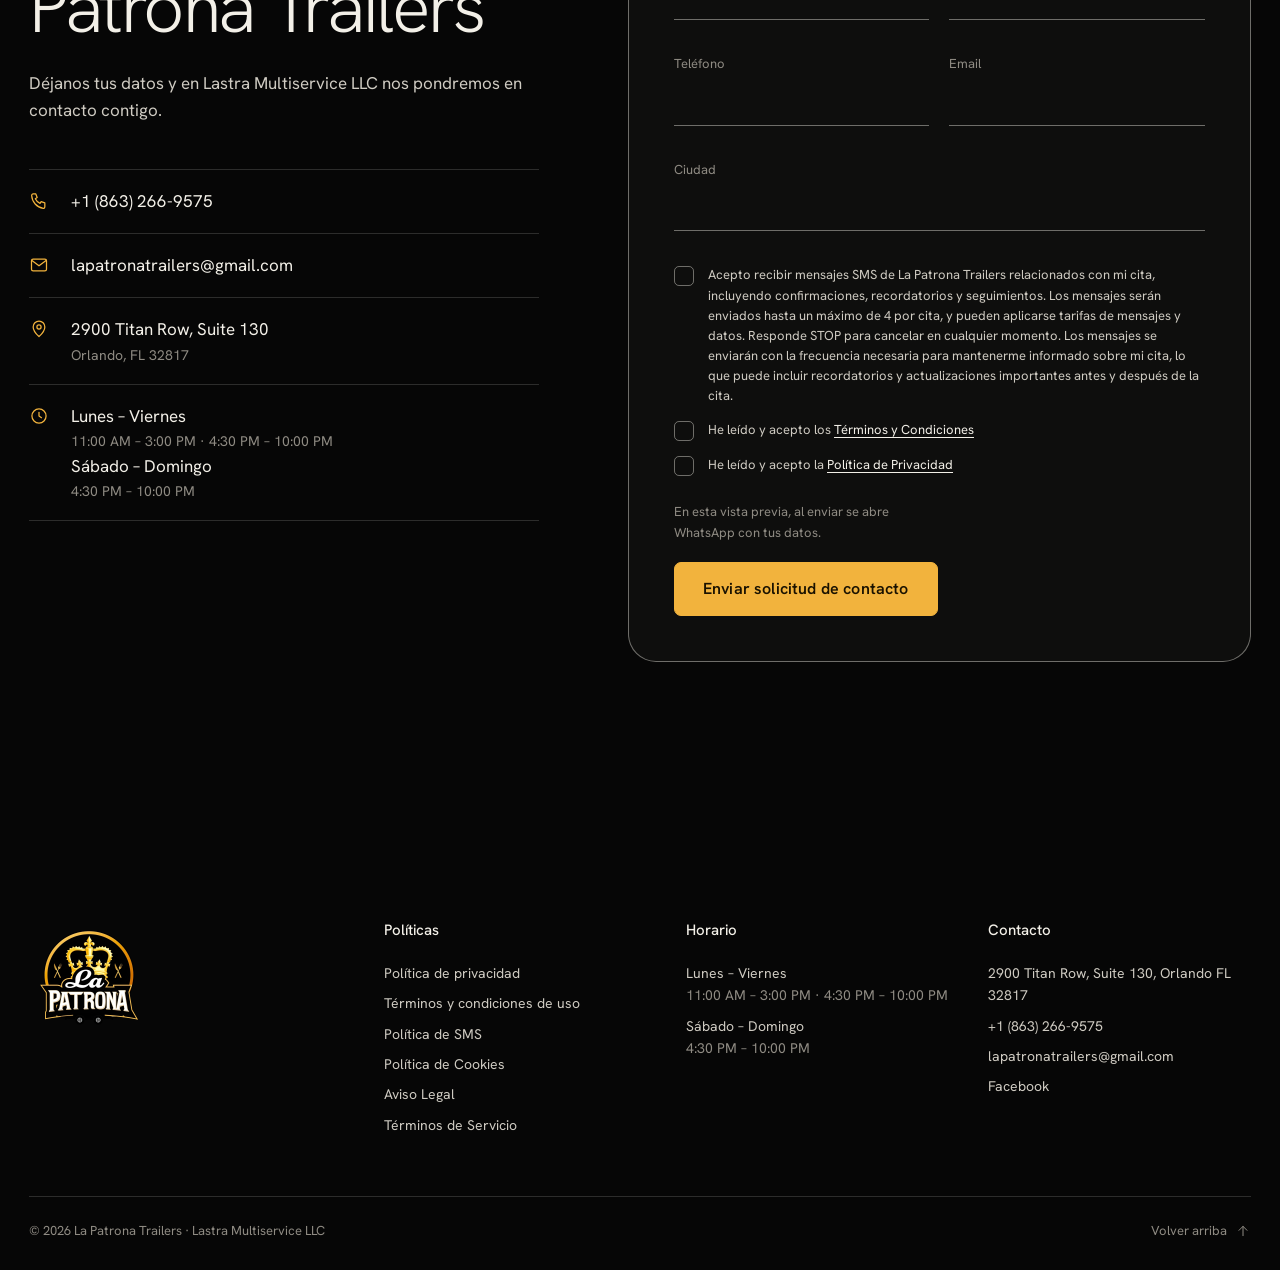
==== commit 03627ae1: "Add example starting prices, financing section, and quote click events Co-Authored-By: Claude Opus 5" ====
--- a/es/index.html
+++ b/es/index.html
@@ -105,10 +105,12 @@
           <dl class="spec">
             <dt>Medidas</dt><dd class="mono">8 pies × 10 pies</dd>
             <dt>Capacidad</dt><dd><span class="crew"><svg class="icon" viewBox="0 0 24 24" fill="currentColor" stroke="none" aria-hidden="true"><circle cx="12" cy="7" r="3.6"/><path d="M4.5 21a7.5 7.5 0 0 1 15 0Z"/></svg><svg class="icon maybe" viewBox="0 0 24 24" fill="currentColor" stroke="none" aria-hidden="true"><circle cx="12" cy="7" r="3.6"/><path d="M4.5 21a7.5 7.5 0 0 1 15 0Z"/></svg><svg class="icon off" viewBox="0 0 24 24" fill="currentColor" stroke="none" aria-hidden="true"><circle cx="12" cy="7" r="3.6"/><path d="M4.5 21a7.5 7.5 0 0 1 15 0Z"/></svg><svg class="icon off" viewBox="0 0 24 24" fill="currentColor" stroke="none" aria-hidden="true"><circle cx="12" cy="7" r="3.6"/><path d="M4.5 21a7.5 7.5 0 0 1 15 0Z"/></svg><svg class="icon off" viewBox="0 0 24 24" fill="currentColor" stroke="none" aria-hidden="true"><circle cx="12" cy="7" r="3.6"/><path d="M4.5 21a7.5 7.5 0 0 1 15 0Z"/></svg></span><span>1 o 2 personas trabajando cómodamente</span></dd>
+            <dt>Desde</dt><dd><span class="price mono">$12,000*</span></dd>
           </dl>
-          <div class="btn-pair">
-            <a class="btn btn-gold btn-lg" href="https://wa.me/18632669575?text=%C2%A1Hola%21%20Quisiera%20una%20cotizaci%C3%B3n%20del%20food%20trailer%20de%208%C3%9710%20pies." target="_blank" rel="noopener">Cotizar el 8×10</a>
-            <a class="btn btn-gold btn-lg btn-square" href="https://wa.me/18632669575?text=%C2%A1Hola%21%20Quisiera%20una%20cotizaci%C3%B3n%20del%20food%20trailer%20de%208%C3%9710%20pies." target="_blank" rel="noopener" aria-hidden="true" tabindex="-1"><svg class="icon" viewBox="0 0 24 24" fill="none" stroke="currentColor" stroke-width="1.5" stroke-linecap="round" stroke-linejoin="round" aria-hidden="true"><path d="M7 17 17 7M8.5 7H17v8.5"/></svg></a>
+          <p class="price-note">* Precios de ejemplo, por confirmar.</p>
+          <div class="btn-pair">
+            <a class="btn btn-gold btn-lg" href="https://wa.me/18632669575?text=%C2%A1Hola%21%20Quisiera%20una%20cotizaci%C3%B3n%20del%20food%20trailer%20de%208%C3%9710%20pies." target="_blank" rel="noopener" data-track="quote_8x10">Cotizar el 8×10</a>
+            <a class="btn btn-gold btn-lg btn-square" href="https://wa.me/18632669575?text=%C2%A1Hola%21%20Quisiera%20una%20cotizaci%C3%B3n%20del%20food%20trailer%20de%208%C3%9710%20pies." target="_blank" rel="noopener" aria-hidden="true" tabindex="-1" data-track="quote_8x10"><svg class="icon" viewBox="0 0 24 24" fill="none" stroke="currentColor" stroke-width="1.5" stroke-linecap="round" stroke-linejoin="round" aria-hidden="true"><path d="M7 17 17 7M8.5 7H17v8.5"/></svg></a>
           </div>
         </div>
       </article>
@@ -128,10 +130,12 @@
           <dl class="spec">
             <dt>Medidas</dt><dd class="mono">8 pies × 12 pies</dd>
             <dt>Capacidad</dt><dd><span class="crew"><svg class="icon" viewBox="0 0 24 24" fill="currentColor" stroke="none" aria-hidden="true"><circle cx="12" cy="7" r="3.6"/><path d="M4.5 21a7.5 7.5 0 0 1 15 0Z"/></svg><svg class="icon" viewBox="0 0 24 24" fill="currentColor" stroke="none" aria-hidden="true"><circle cx="12" cy="7" r="3.6"/><path d="M4.5 21a7.5 7.5 0 0 1 15 0Z"/></svg><svg class="icon off" viewBox="0 0 24 24" fill="currentColor" stroke="none" aria-hidden="true"><circle cx="12" cy="7" r="3.6"/><path d="M4.5 21a7.5 7.5 0 0 1 15 0Z"/></svg><svg class="icon off" viewBox="0 0 24 24" fill="currentColor" stroke="none" aria-hidden="true"><circle cx="12" cy="7" r="3.6"/><path d="M4.5 21a7.5 7.5 0 0 1 15 0Z"/></svg><svg class="icon off" viewBox="0 0 24 24" fill="currentColor" stroke="none" aria-hidden="true"><circle cx="12" cy="7" r="3.6"/><path d="M4.5 21a7.5 7.5 0 0 1 15 0Z"/></svg></span><span>2 personas operando</span></dd>
+            <dt>Desde</dt><dd><span class="price mono">$15,000*</span></dd>
           </dl>
-          <div class="btn-pair">
-            <a class="btn btn-gold btn-lg" href="https://wa.me/18632669575?text=%C2%A1Hola%21%20Quisiera%20una%20cotizaci%C3%B3n%20del%20food%20trailer%20de%208%C3%9712%20pies." target="_blank" rel="noopener">Cotizar el 8×12</a>
-            <a class="btn btn-gold btn-lg btn-square" href="https://wa.me/18632669575?text=%C2%A1Hola%21%20Quisiera%20una%20cotizaci%C3%B3n%20del%20food%20trailer%20de%208%C3%9712%20pies." target="_blank" rel="noopener" aria-hidden="true" tabindex="-1"><svg class="icon" viewBox="0 0 24 24" fill="none" stroke="currentColor" stroke-width="1.5" stroke-linecap="round" stroke-linejoin="round" aria-hidden="true"><path d="M7 17 17 7M8.5 7H17v8.5"/></svg></a>
+          <p class="price-note">* Precios de ejemplo, por confirmar.</p>
+          <div class="btn-pair">
+            <a class="btn btn-gold btn-lg" href="https://wa.me/18632669575?text=%C2%A1Hola%21%20Quisiera%20una%20cotizaci%C3%B3n%20del%20food%20trailer%20de%208%C3%9712%20pies." target="_blank" rel="noopener" data-track="quote_8x12">Cotizar el 8×12</a>
+            <a class="btn btn-gold btn-lg btn-square" href="https://wa.me/18632669575?text=%C2%A1Hola%21%20Quisiera%20una%20cotizaci%C3%B3n%20del%20food%20trailer%20de%208%C3%9712%20pies." target="_blank" rel="noopener" aria-hidden="true" tabindex="-1" data-track="quote_8x12"><svg class="icon" viewBox="0 0 24 24" fill="none" stroke="currentColor" stroke-width="1.5" stroke-linecap="round" stroke-linejoin="round" aria-hidden="true"><path d="M7 17 17 7M8.5 7H17v8.5"/></svg></a>
           </div>
         </div>
       </article>
@@ -151,10 +155,12 @@
           <dl class="spec">
             <dt>Medidas</dt><dd class="mono">8 pies × 14 pies</dd>
             <dt>Capacidad</dt><dd><span class="crew"><svg class="icon" viewBox="0 0 24 24" fill="currentColor" stroke="none" aria-hidden="true"><circle cx="12" cy="7" r="3.6"/><path d="M4.5 21a7.5 7.5 0 0 1 15 0Z"/></svg><svg class="icon" viewBox="0 0 24 24" fill="currentColor" stroke="none" aria-hidden="true"><circle cx="12" cy="7" r="3.6"/><path d="M4.5 21a7.5 7.5 0 0 1 15 0Z"/></svg><svg class="icon maybe" viewBox="0 0 24 24" fill="currentColor" stroke="none" aria-hidden="true"><circle cx="12" cy="7" r="3.6"/><path d="M4.5 21a7.5 7.5 0 0 1 15 0Z"/></svg><svg class="icon off" viewBox="0 0 24 24" fill="currentColor" stroke="none" aria-hidden="true"><circle cx="12" cy="7" r="3.6"/><path d="M4.5 21a7.5 7.5 0 0 1 15 0Z"/></svg><svg class="icon off" viewBox="0 0 24 24" fill="currentColor" stroke="none" aria-hidden="true"><circle cx="12" cy="7" r="3.6"/><path d="M4.5 21a7.5 7.5 0 0 1 15 0Z"/></svg></span><span>2–3 personas</span></dd>
+            <dt>Desde</dt><dd><span class="price mono">$19,000*</span></dd>
           </dl>
-          <div class="btn-pair">
-            <a class="btn btn-gold btn-lg" href="https://wa.me/18632669575?text=%C2%A1Hola%21%20Quisiera%20una%20cotizaci%C3%B3n%20del%20food%20trailer%20de%208%C3%9714%20pies." target="_blank" rel="noopener">Cotizar el 8×14</a>
-            <a class="btn btn-gold btn-lg btn-square" href="https://wa.me/18632669575?text=%C2%A1Hola%21%20Quisiera%20una%20cotizaci%C3%B3n%20del%20food%20trailer%20de%208%C3%9714%20pies." target="_blank" rel="noopener" aria-hidden="true" tabindex="-1"><svg class="icon" viewBox="0 0 24 24" fill="none" stroke="currentColor" stroke-width="1.5" stroke-linecap="round" stroke-linejoin="round" aria-hidden="true"><path d="M7 17 17 7M8.5 7H17v8.5"/></svg></a>
+          <p class="price-note">* Precios de ejemplo, por confirmar.</p>
+          <div class="btn-pair">
+            <a class="btn btn-gold btn-lg" href="https://wa.me/18632669575?text=%C2%A1Hola%21%20Quisiera%20una%20cotizaci%C3%B3n%20del%20food%20trailer%20de%208%C3%9714%20pies." target="_blank" rel="noopener" data-track="quote_8x14">Cotizar el 8×14</a>
+            <a class="btn btn-gold btn-lg btn-square" href="https://wa.me/18632669575?text=%C2%A1Hola%21%20Quisiera%20una%20cotizaci%C3%B3n%20del%20food%20trailer%20de%208%C3%9714%20pies." target="_blank" rel="noopener" aria-hidden="true" tabindex="-1" data-track="quote_8x14"><svg class="icon" viewBox="0 0 24 24" fill="none" stroke="currentColor" stroke-width="1.5" stroke-linecap="round" stroke-linejoin="round" aria-hidden="true"><path d="M7 17 17 7M8.5 7H17v8.5"/></svg></a>
           </div>
         </div>
       </article>
@@ -174,10 +180,12 @@
           <dl class="spec">
             <dt>Medidas</dt><dd class="mono">8 pies × 16 pies</dd>
             <dt>Capacidad</dt><dd><span class="crew"><svg class="icon" viewBox="0 0 24 24" fill="currentColor" stroke="none" aria-hidden="true"><circle cx="12" cy="7" r="3.6"/><path d="M4.5 21a7.5 7.5 0 0 1 15 0Z"/></svg><svg class="icon" viewBox="0 0 24 24" fill="currentColor" stroke="none" aria-hidden="true"><circle cx="12" cy="7" r="3.6"/><path d="M4.5 21a7.5 7.5 0 0 1 15 0Z"/></svg><svg class="icon" viewBox="0 0 24 24" fill="currentColor" stroke="none" aria-hidden="true"><circle cx="12" cy="7" r="3.6"/><path d="M4.5 21a7.5 7.5 0 0 1 15 0Z"/></svg><svg class="icon maybe" viewBox="0 0 24 24" fill="currentColor" stroke="none" aria-hidden="true"><circle cx="12" cy="7" r="3.6"/><path d="M4.5 21a7.5 7.5 0 0 1 15 0Z"/></svg><svg class="icon off" viewBox="0 0 24 24" fill="currentColor" stroke="none" aria-hidden="true"><circle cx="12" cy="7" r="3.6"/><path d="M4.5 21a7.5 7.5 0 0 1 15 0Z"/></svg></span><span>3–4 personas</span></dd>
+            <dt>Desde</dt><dd><span class="price mono">$24,000*</span></dd>
           </dl>
-          <div class="btn-pair">
-            <a class="btn btn-gold btn-lg" href="https://wa.me/18632669575?text=%C2%A1Hola%21%20Quisiera%20una%20cotizaci%C3%B3n%20del%20food%20trailer%20de%208%C3%9716%20pies." target="_blank" rel="noopener">Cotizar el 8×16</a>
-            <a class="btn btn-gold btn-lg btn-square" href="https://wa.me/18632669575?text=%C2%A1Hola%21%20Quisiera%20una%20cotizaci%C3%B3n%20del%20food%20trailer%20de%208%C3%9716%20pies." target="_blank" rel="noopener" aria-hidden="true" tabindex="-1"><svg class="icon" viewBox="0 0 24 24" fill="none" stroke="currentColor" stroke-width="1.5" stroke-linecap="round" stroke-linejoin="round" aria-hidden="true"><path d="M7 17 17 7M8.5 7H17v8.5"/></svg></a>
+          <p class="price-note">* Precios de ejemplo, por confirmar.</p>
+          <div class="btn-pair">
+            <a class="btn btn-gold btn-lg" href="https://wa.me/18632669575?text=%C2%A1Hola%21%20Quisiera%20una%20cotizaci%C3%B3n%20del%20food%20trailer%20de%208%C3%9716%20pies." target="_blank" rel="noopener" data-track="quote_8x16">Cotizar el 8×16</a>
+            <a class="btn btn-gold btn-lg btn-square" href="https://wa.me/18632669575?text=%C2%A1Hola%21%20Quisiera%20una%20cotizaci%C3%B3n%20del%20food%20trailer%20de%208%C3%9716%20pies." target="_blank" rel="noopener" aria-hidden="true" tabindex="-1" data-track="quote_8x16"><svg class="icon" viewBox="0 0 24 24" fill="none" stroke="currentColor" stroke-width="1.5" stroke-linecap="round" stroke-linejoin="round" aria-hidden="true"><path d="M7 17 17 7M8.5 7H17v8.5"/></svg></a>
           </div>
         </div>
       </article>
@@ -197,10 +205,12 @@
           <dl class="spec">
             <dt>Medidas</dt><dd class="mono">8 pies × 20 pies</dd>
             <dt>Capacidad</dt><dd><span class="crew"><svg class="icon" viewBox="0 0 24 24" fill="currentColor" stroke="none" aria-hidden="true"><circle cx="12" cy="7" r="3.6"/><path d="M4.5 21a7.5 7.5 0 0 1 15 0Z"/></svg><svg class="icon" viewBox="0 0 24 24" fill="currentColor" stroke="none" aria-hidden="true"><circle cx="12" cy="7" r="3.6"/><path d="M4.5 21a7.5 7.5 0 0 1 15 0Z"/></svg><svg class="icon" viewBox="0 0 24 24" fill="currentColor" stroke="none" aria-hidden="true"><circle cx="12" cy="7" r="3.6"/><path d="M4.5 21a7.5 7.5 0 0 1 15 0Z"/></svg><svg class="icon" viewBox="0 0 24 24" fill="currentColor" stroke="none" aria-hidden="true"><circle cx="12" cy="7" r="3.6"/><path d="M4.5 21a7.5 7.5 0 0 1 15 0Z"/></svg><svg class="icon maybe" viewBox="0 0 24 24" fill="currentColor" stroke="none" aria-hidden="true"><circle cx="12" cy="7" r="3.6"/><path d="M4.5 21a7.5 7.5 0 0 1 15 0Z"/></svg></span><span>4–5 personas</span></dd>
+            <dt>Desde</dt><dd><span class="price mono">$32,000*</span></dd>
           </dl>
-          <div class="btn-pair">
-            <a class="btn btn-gold btn-lg" href="https://wa.me/18632669575?text=%C2%A1Hola%21%20Quisiera%20una%20cotizaci%C3%B3n%20del%20food%20trailer%20de%208%C3%9720%20pies." target="_blank" rel="noopener">Cotizar el 8×20</a>
-            <a class="btn btn-gold btn-lg btn-square" href="https://wa.me/18632669575?text=%C2%A1Hola%21%20Quisiera%20una%20cotizaci%C3%B3n%20del%20food%20trailer%20de%208%C3%9720%20pies." target="_blank" rel="noopener" aria-hidden="true" tabindex="-1"><svg class="icon" viewBox="0 0 24 24" fill="none" stroke="currentColor" stroke-width="1.5" stroke-linecap="round" stroke-linejoin="round" aria-hidden="true"><path d="M7 17 17 7M8.5 7H17v8.5"/></svg></a>
+          <p class="price-note">* Precios de ejemplo, por confirmar.</p>
+          <div class="btn-pair">
+            <a class="btn btn-gold btn-lg" href="https://wa.me/18632669575?text=%C2%A1Hola%21%20Quisiera%20una%20cotizaci%C3%B3n%20del%20food%20trailer%20de%208%C3%9720%20pies." target="_blank" rel="noopener" data-track="quote_8x20">Cotizar el 8×20</a>
+            <a class="btn btn-gold btn-lg btn-square" href="https://wa.me/18632669575?text=%C2%A1Hola%21%20Quisiera%20una%20cotizaci%C3%B3n%20del%20food%20trailer%20de%208%C3%9720%20pies." target="_blank" rel="noopener" aria-hidden="true" tabindex="-1" data-track="quote_8x20"><svg class="icon" viewBox="0 0 24 24" fill="none" stroke="currentColor" stroke-width="1.5" stroke-linecap="round" stroke-linejoin="round" aria-hidden="true"><path d="M7 17 17 7M8.5 7H17v8.5"/></svg></a>
           </div>
         </div>
       </article>
@@ -296,9 +306,22 @@
       </div>
     </section>
 
+    <section class="section-tight finance-band" id="financing" aria-labelledby="fin-h" style="padding-inline: var(--gutter)">
+      <div class="finance-frame">
+        <p class="finance-figure" aria-hidden="true"><span class="mono">Financiamiento de hasta</span>$30K</p>
+        <div class="finance-copy">
+          <h2 class="display" id="fin-h">Haz tu sueño alcanzable.</h2>
+          <p class="lede">No tienes que pagarlo todo de una vez. Hay financiamiento de hasta $30K. Pregunta por las opciones cuando pidas tu cotización.</p>
+          <div class="btn-pair">
+            <a class="btn btn-gold btn-lg" href="https://wa.me/18632669575?text=%C2%A1Hola%21%20Quisiera%20informaci%C3%B3n%20sobre%20el%20financiamiento%20de%20un%20food%20trailer." target="_blank" rel="noopener" data-track="financing">Preguntar por financiamiento</a>
+            <a class="btn btn-gold btn-lg btn-square" href="https://wa.me/18632669575?text=%C2%A1Hola%21%20Quisiera%20informaci%C3%B3n%20sobre%20el%20financiamiento%20de%20un%20food%20trailer." target="_blank" rel="noopener" aria-hidden="true" tabindex="-1" data-track="financing"><svg class="icon" viewBox="0 0 24 24" fill="none" stroke="currentColor" stroke-width="1.5" stroke-linecap="round" stroke-linejoin="round" aria-hidden="true"><path d="M7 17 17 7M8.5 7H17v8.5"/></svg></a>
+          </div>
+        </div>
+      </div>
+    </section>
+
     <section class="cta-band" aria-labelledby="cta-h">
       <h2 class="display" id="cta-h">Construyamos tu <em>food trailer.</em></h2>
-      <p class="finance mono">Financiamiento de hasta $30K</p>
       <div class="btn-pair">
         <a class="btn btn-gold btn-lg" href="https://wa.me/18632669575?text=%C2%A1Hola%21%20Quisiera%20recibir%20m%C3%A1s%20informaci%C3%B3n%20sobre%20los%20food%20trailers." target="_blank" rel="noopener"><svg class="icon" viewBox="0 0 24 24" fill="none" stroke="currentColor" stroke-width="1.5" stroke-linecap="round" stroke-linejoin="round" aria-hidden="true"><path d="M20.5 11.6a8.4 8.4 0 0 1-12.3 7.5L3.5 20.5l1.4-4.6A8.4 8.4 0 1 1 20.5 11.6Z"/><path d="M9 9.2c.2 1.9 1.9 4.4 4.6 5.3l1.2-1.2 1.7.8-.4 1.6c-3.6.4-7.4-3.1-7.9-6.6l1.5-.6.9 1.6Z"/></svg> Cotizar por WhatsApp</a>
         <a class="btn btn-gold btn-lg btn-square" href="https://wa.me/18632669575?text=%C2%A1Hola%21%20Quisiera%20recibir%20m%C3%A1s%20informaci%C3%B3n%20sobre%20los%20food%20trailers." target="_blank" rel="noopener" aria-hidden="true" tabindex="-1"><svg class="icon" viewBox="0 0 24 24" fill="none" stroke="currentColor" stroke-width="1.5" stroke-linecap="round" stroke-linejoin="round" aria-hidden="true"><path d="M7 17 17 7M8.5 7H17v8.5"/></svg></a>
--- a/assets/css/site.css
+++ b/assets/css/site.css
@@ -164,13 +164,13 @@
 .js .size-panel { padding-bottom: 0; }
 .size-tabs { display: flex; gap: 6px; flex-wrap: wrap; margin-bottom: clamp(28px, 4vw, 48px); }
 .size-tabs button {
-  font: 500 15px/1 var(--mono); color: var(--bone-2);
+  font: 500 15px/1 var(--mono); color: var(--gold);
   min-height: 46px; padding: 0 20px; border-radius: 999px;
-  border: 1px solid var(--line-strong); background: transparent; cursor: pointer;
+  border: 1px solid rgba(242, 179, 61, 0.55); background: transparent; cursor: pointer;
   transition: background-color 0.25s var(--ease-out), color 0.25s var(--ease-out), border-color 0.25s var(--ease-out);
 }
-.size-tabs button:hover { border-color: var(--bone); color: var(--bone); }
-.size-tabs button[aria-selected="true"] { background: var(--bone); color: var(--ink); border-color: var(--bone); }
+.size-tabs button:hover { border-color: var(--gold); background: rgba(242, 179, 61, 0.12); }
+.size-tabs button[aria-selected="true"] { background: var(--gold); color: var(--gold-ink); border-color: var(--gold); font-weight: 600; }
 .size-tabs button.custom { font-family: var(--sans); }
 .size-panels { position: relative; }
 .size-panel {
@@ -304,7 +304,16 @@
 
 /* ---------- CTA band ---------- */
 .cta-band { padding: clamp(80px, 11vw, 170px) var(--gutter); border-top: 1px solid var(--line); border-bottom: 1px solid var(--line); text-align: center; display: grid; justify-items: center; gap: 30px; position: relative; overflow: hidden; }
-.finance { color: var(--gold); font-size: 15px; }
+.price { color: var(--gold); font-size: 15px; }
+.price-note { font-size: 13px; color: var(--dim); margin-top: -8px; }
+.finance-frame {
+  border: 1px solid var(--line-strong); border-radius: var(--radius-cap);
+  display: grid; grid-template-columns: 1fr 1fr; align-items: center; gap: clamp(32px, 5vw, 96px);
+  padding: clamp(40px, 6vw, 96px) clamp(24px, 5vw, 96px);
+}
+.finance-figure { color: var(--bone); font-weight: 300; font-size: clamp(96px, 15vw, 240px); line-height: 0.85; letter-spacing: -0.05em; display: grid; gap: 18px; }
+.finance-figure span { color: var(--gold); font-size: 15px; letter-spacing: 0; line-height: 1; }
+.finance-copy { display: grid; gap: 22px; }
 .cta-band .display { max-width: 16ch; }
 
 /* ---------- Contact ---------- */
@@ -373,7 +382,7 @@
 }
 @media (max-width: 860px) {
   .size-panel { grid-template-columns: 1fr; }
-  .custom-frame { grid-template-columns: 1fr; border-radius: 40px; }
+  .custom-frame, .finance-frame { grid-template-columns: 1fr; border-radius: 40px; }
   .custom-art { margin: 0 -8% -10%; }
   .visit { grid-template-columns: auto 1fr; border-radius: 28px; padding: 22px; }
   .visit .btn { grid-column: 1 / -1; }
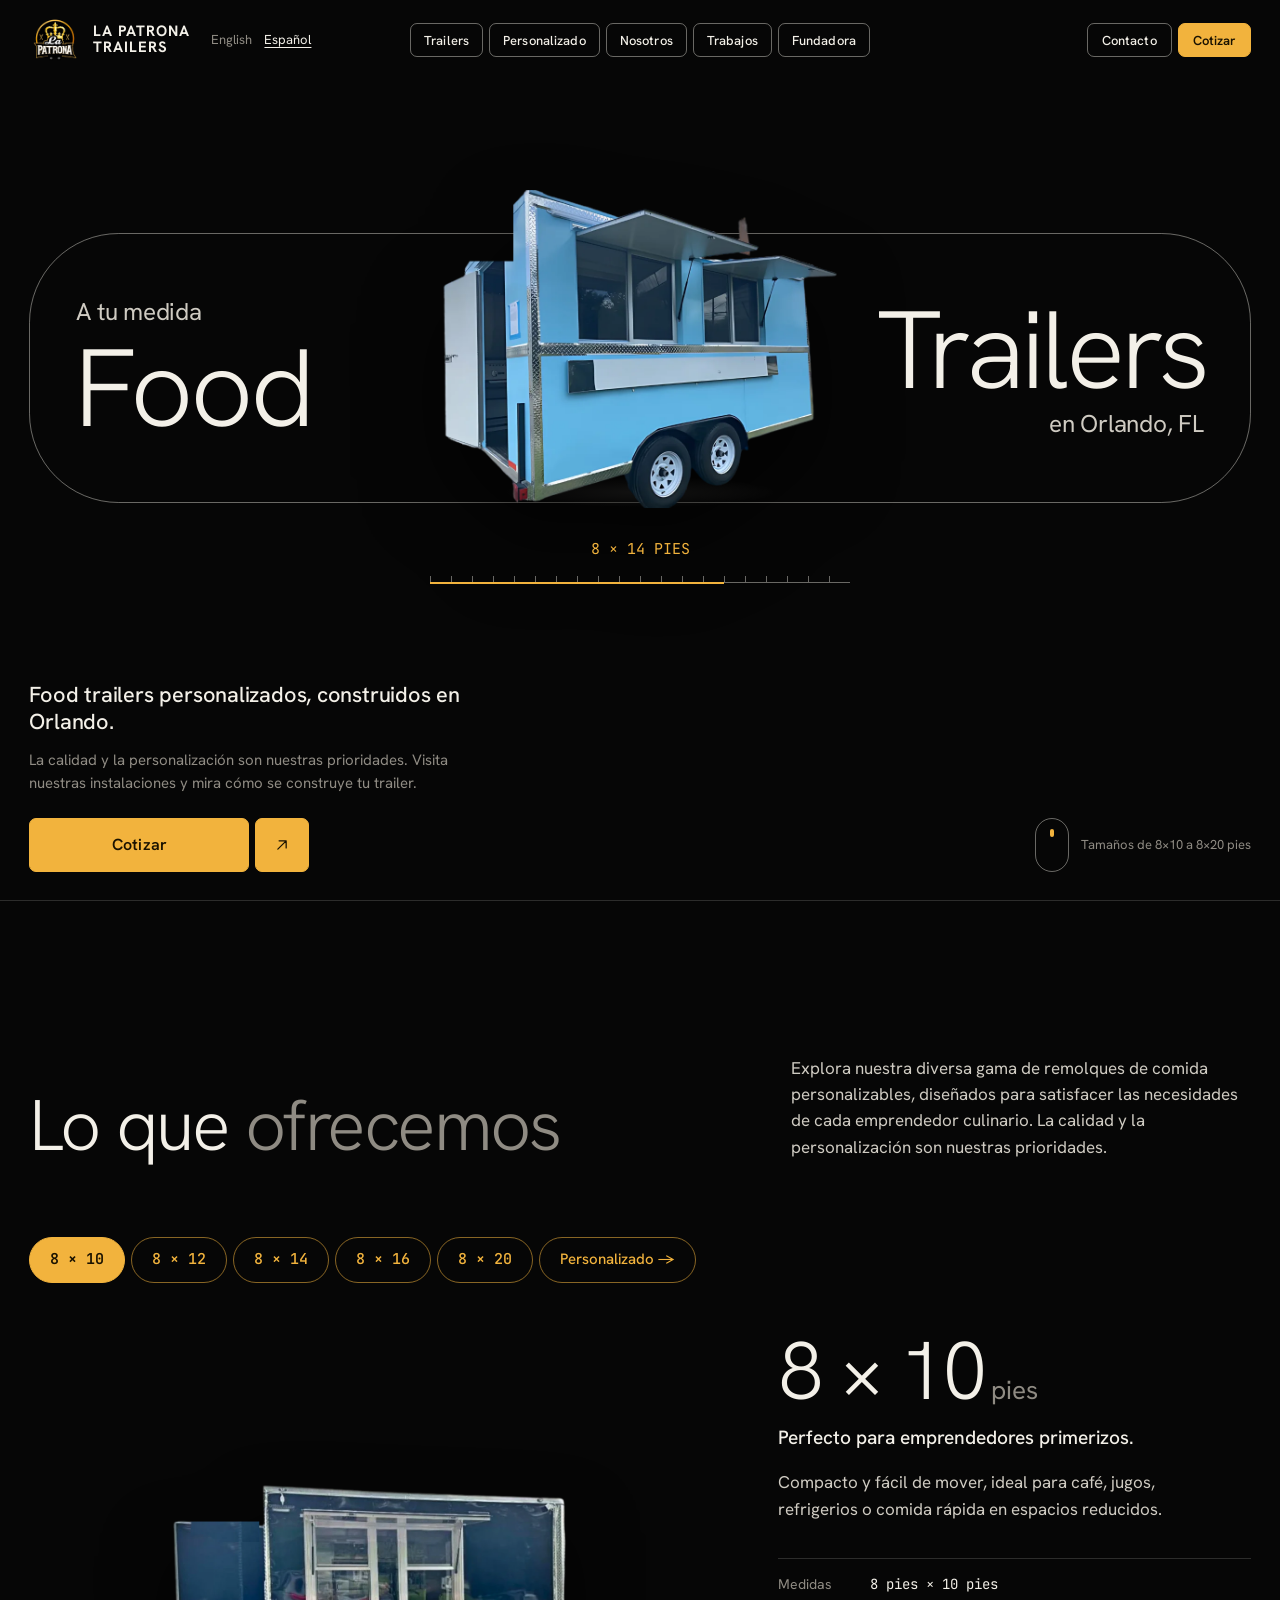
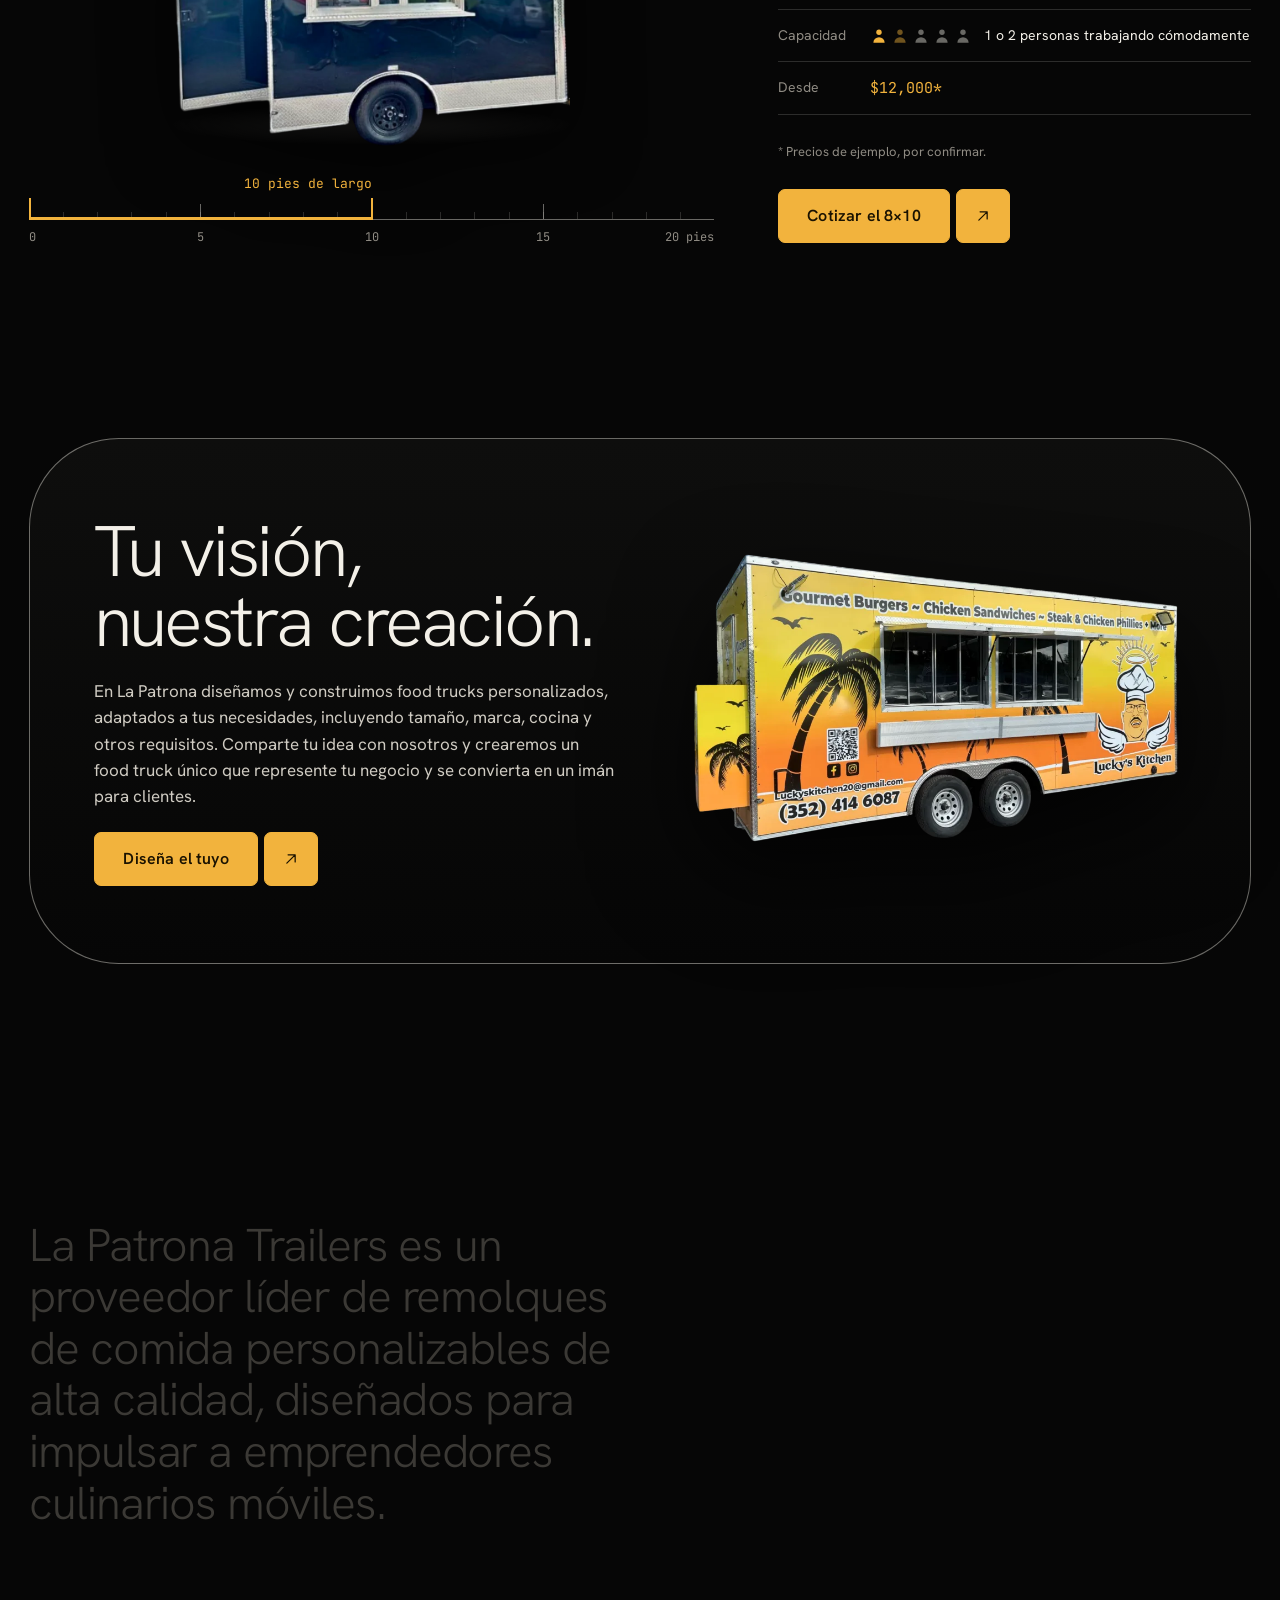
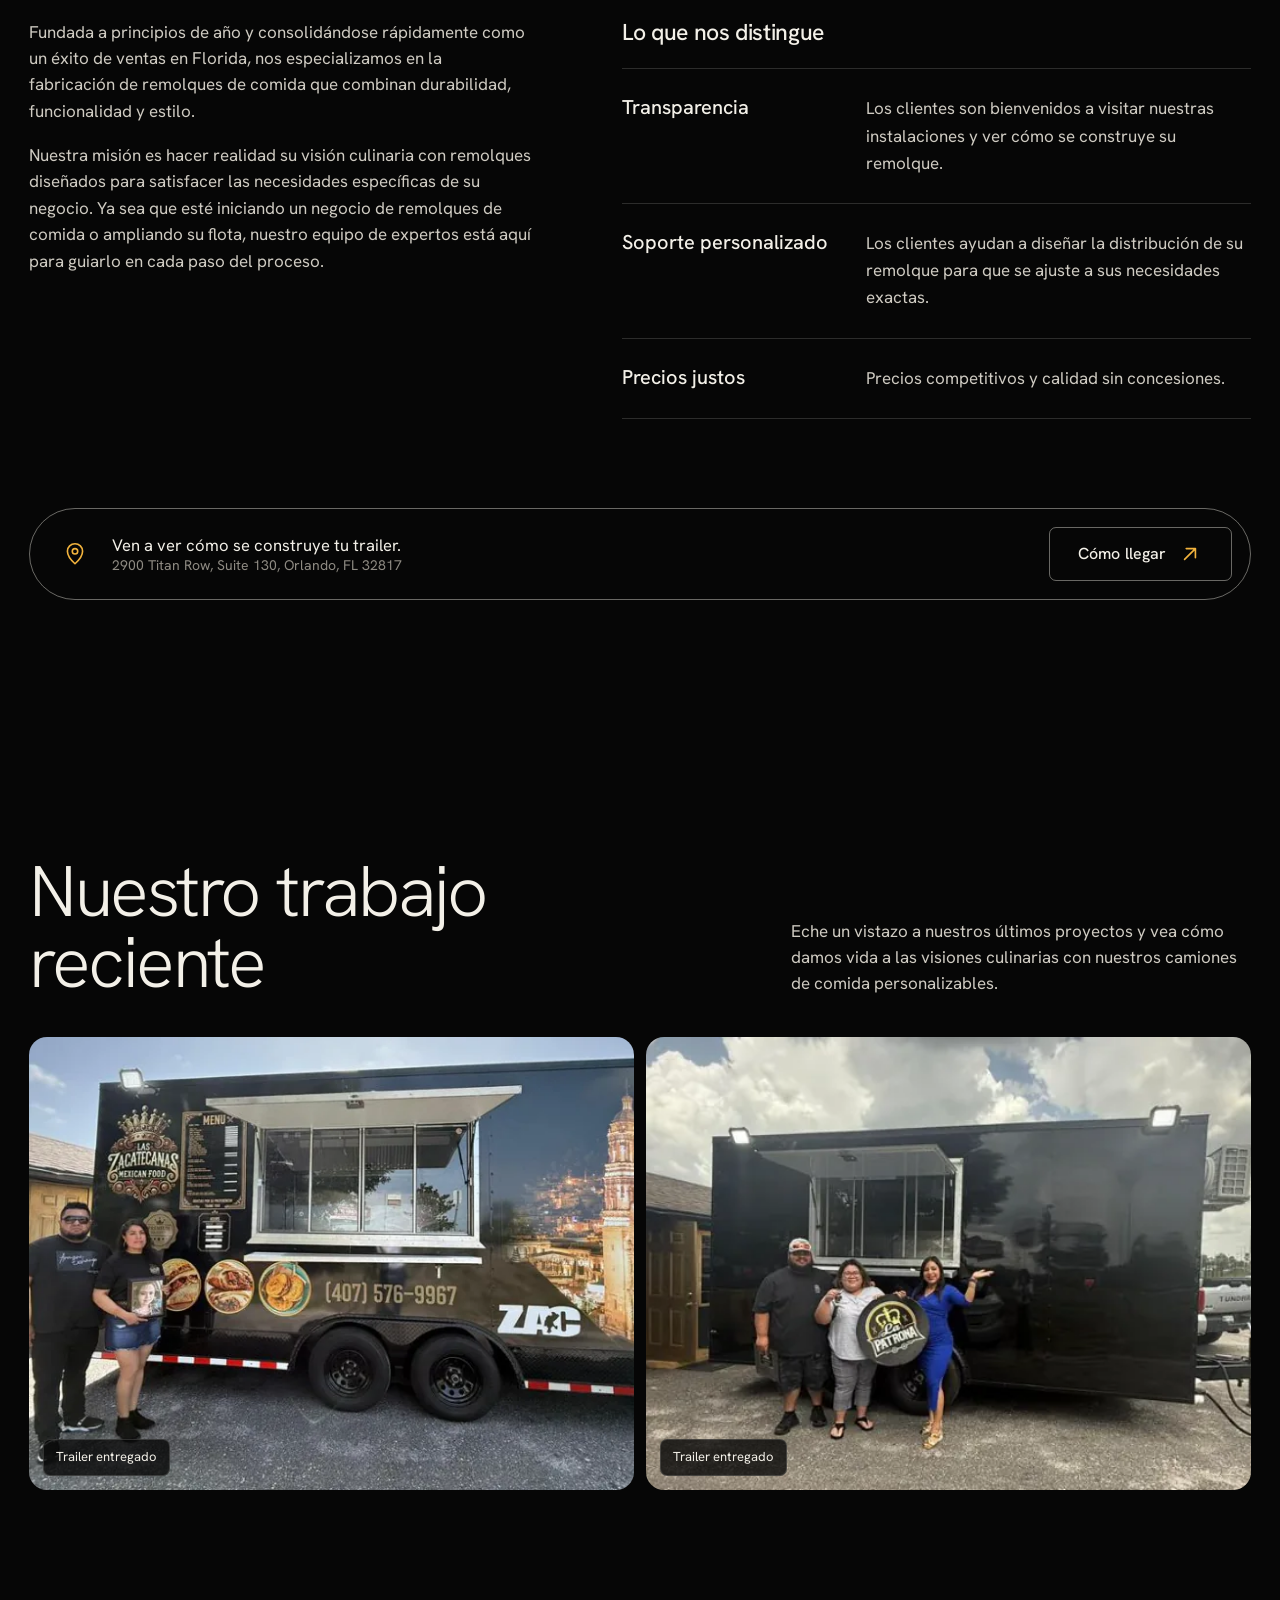
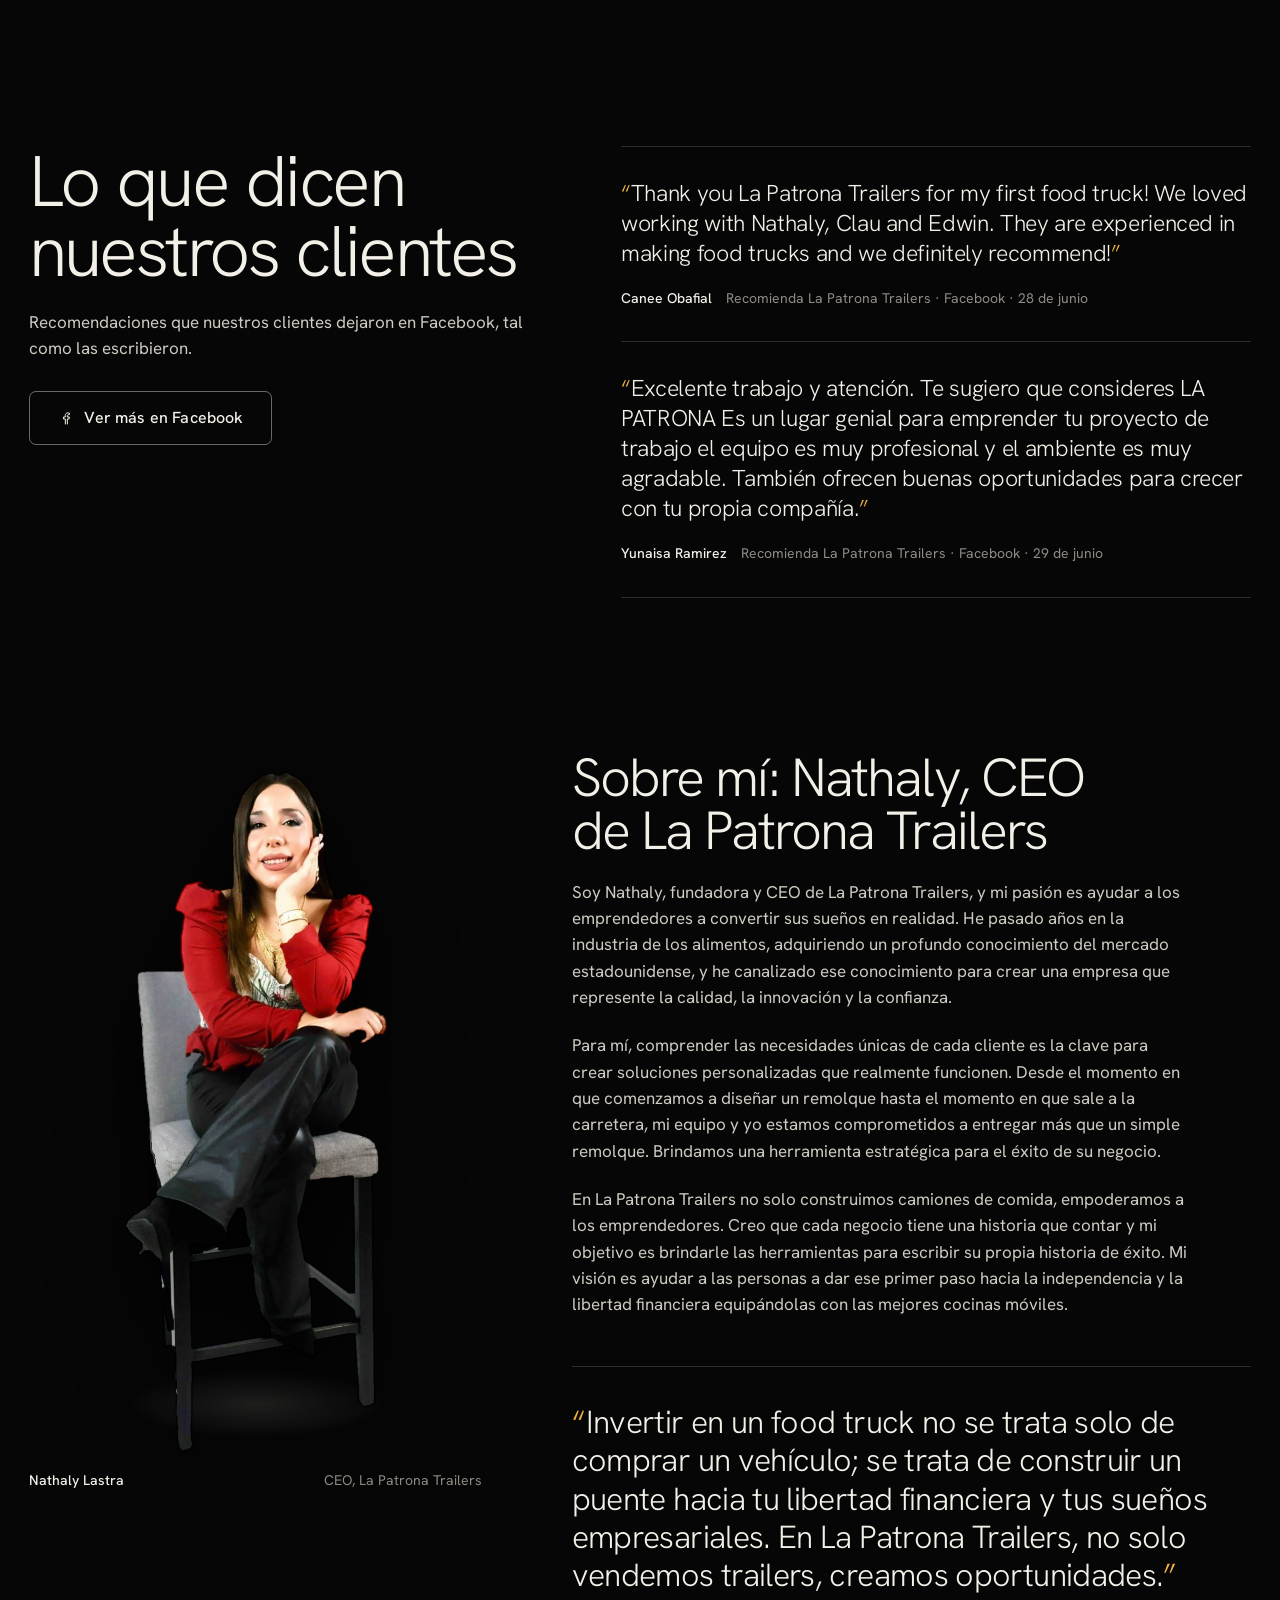
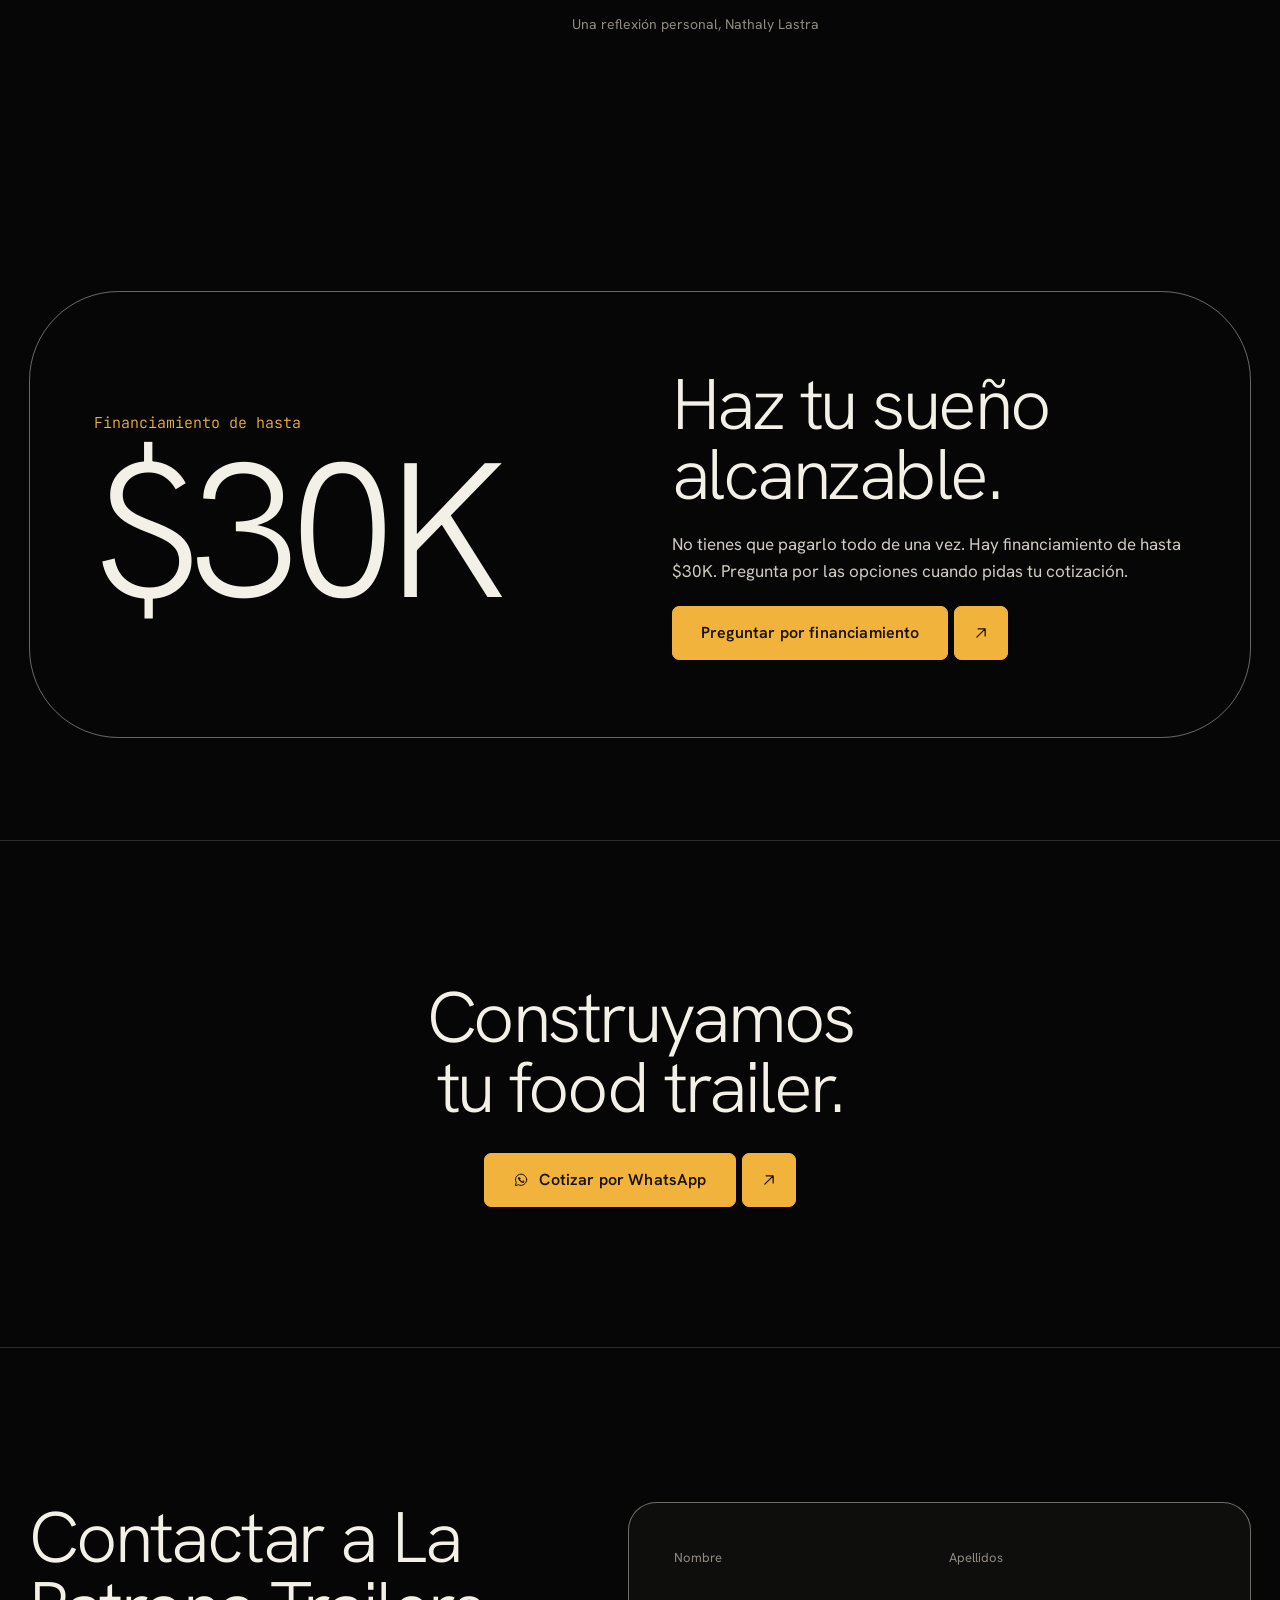
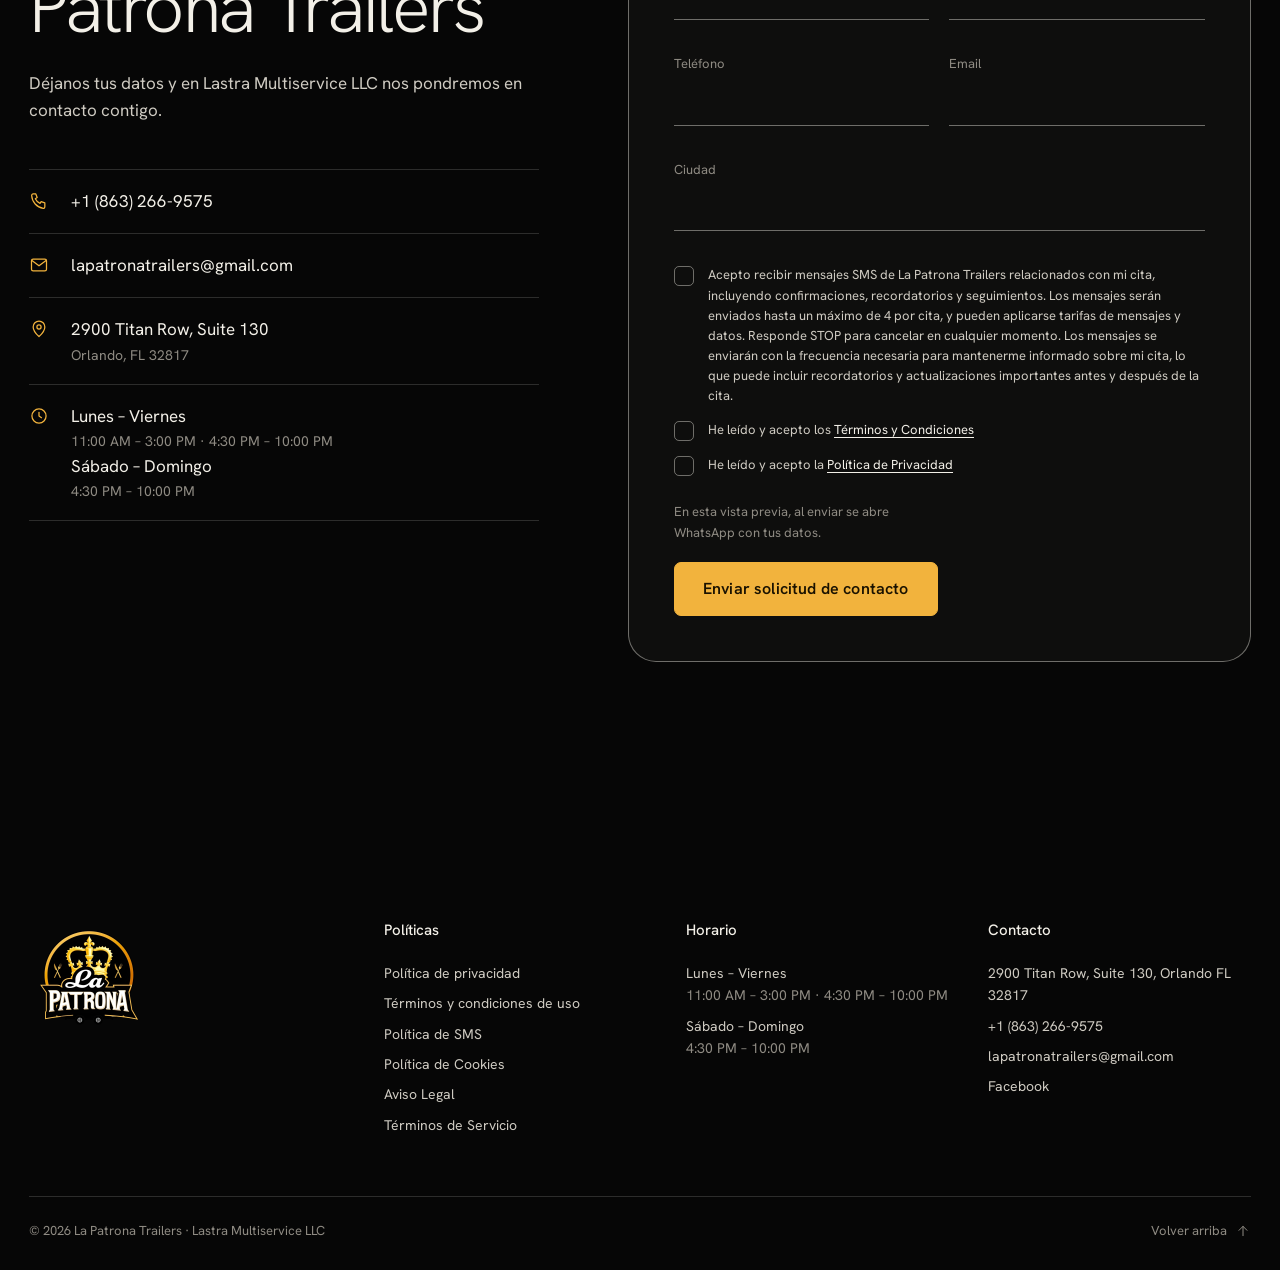
==== commit d5410c59: "Hero H1: Custom Food Trailers in Orlando, FL on two lines per side Co-Authored-By: Claude Opus 5.5 <" ====
--- a/es/index.html
+++ b/es/index.html
@@ -48,7 +48,11 @@
     <section class="hero">
       <div class="hero-stage">
         <div class="capsule">
-          <h1><span class="hero-word">Food</span><span class="hero-word">Trailers</span></h1>
+          <h1>
+            <span class="sr-only">Food Trailers a tu medida en Orlando, FL</span>
+            <span class="hero-word hero-left" aria-hidden="true"><small>A tu medida</small>Food</span>
+            <span class="hero-word hero-right" aria-hidden="true">Trailers<small>en Orlando, FL</small></span>
+          </h1>
           <div class="hero-trailers">
         <img src="../assets/img/trailer-8x14-sm.webp" alt="" data-len="14" data-label="8 × 14 PIES" width="900" height="620" fetchpriority="high">
         <img src="../assets/img/trailer-8x16-sm.webp" alt="" data-len="16" data-label="8 × 16 PIES" width="900" height="620" loading="lazy">
--- a/assets/css/site.css
+++ b/assets/css/site.css
@@ -107,6 +107,13 @@
   font-size: clamp(56px, 8.6vw, 156px); line-height: 0.9; letter-spacing: -0.035em;
   position: relative; z-index: 2;
 }
+.sr-only { position: absolute; width: 1px; height: 1px; overflow: hidden; clip: rect(0 0 0 0); white-space: nowrap; }
+.hero-left, .hero-right { display: flex; flex-direction: column; gap: 0.12em; }
+.hero-right { align-items: flex-end; text-align: right; }
+.hero-word small {
+  font-size: clamp(17px, 1.9vw, 34px); font-weight: 400; letter-spacing: -0.01em; line-height: 1;
+  color: var(--bone-2); padding-inline: 0.1em;
+}
 .hero-trailers { position: absolute; left: 50%; top: 50%; width: min(36vw, 600px); aspect-ratio: 1.45; transform: translate(-50%, -56%); z-index: 1; pointer-events: none; }
 .hero-trailers { translate: 0 calc(var(--hp, 0) * -70px); scale: calc(1 + var(--hp, 0) * 0.08); }
 .hero-trailers::after, .size-visual .photo::after, .founder-photo .stage::after {
@@ -396,6 +403,8 @@
   .hero { padding-top: 84px; min-height: max(100svh, 620px); }
   .capsule { height: min(58svh, 470px); flex-direction: column; justify-content: space-between; padding: 34px 16px; border-radius: 48px; text-align: center; }
   .hero-word { font-size: clamp(54px, 17vw, 84px); }
+  .hero-left, .hero-right { align-items: center; text-align: center; }
+  .hero-word small { font-size: 18px; }
   .hero-trailers { width: 96%; transform: translate(-50%, -50%); }
   .hero-readout { bottom: -56px; }
   .hero-foot { padding-top: 84px; }
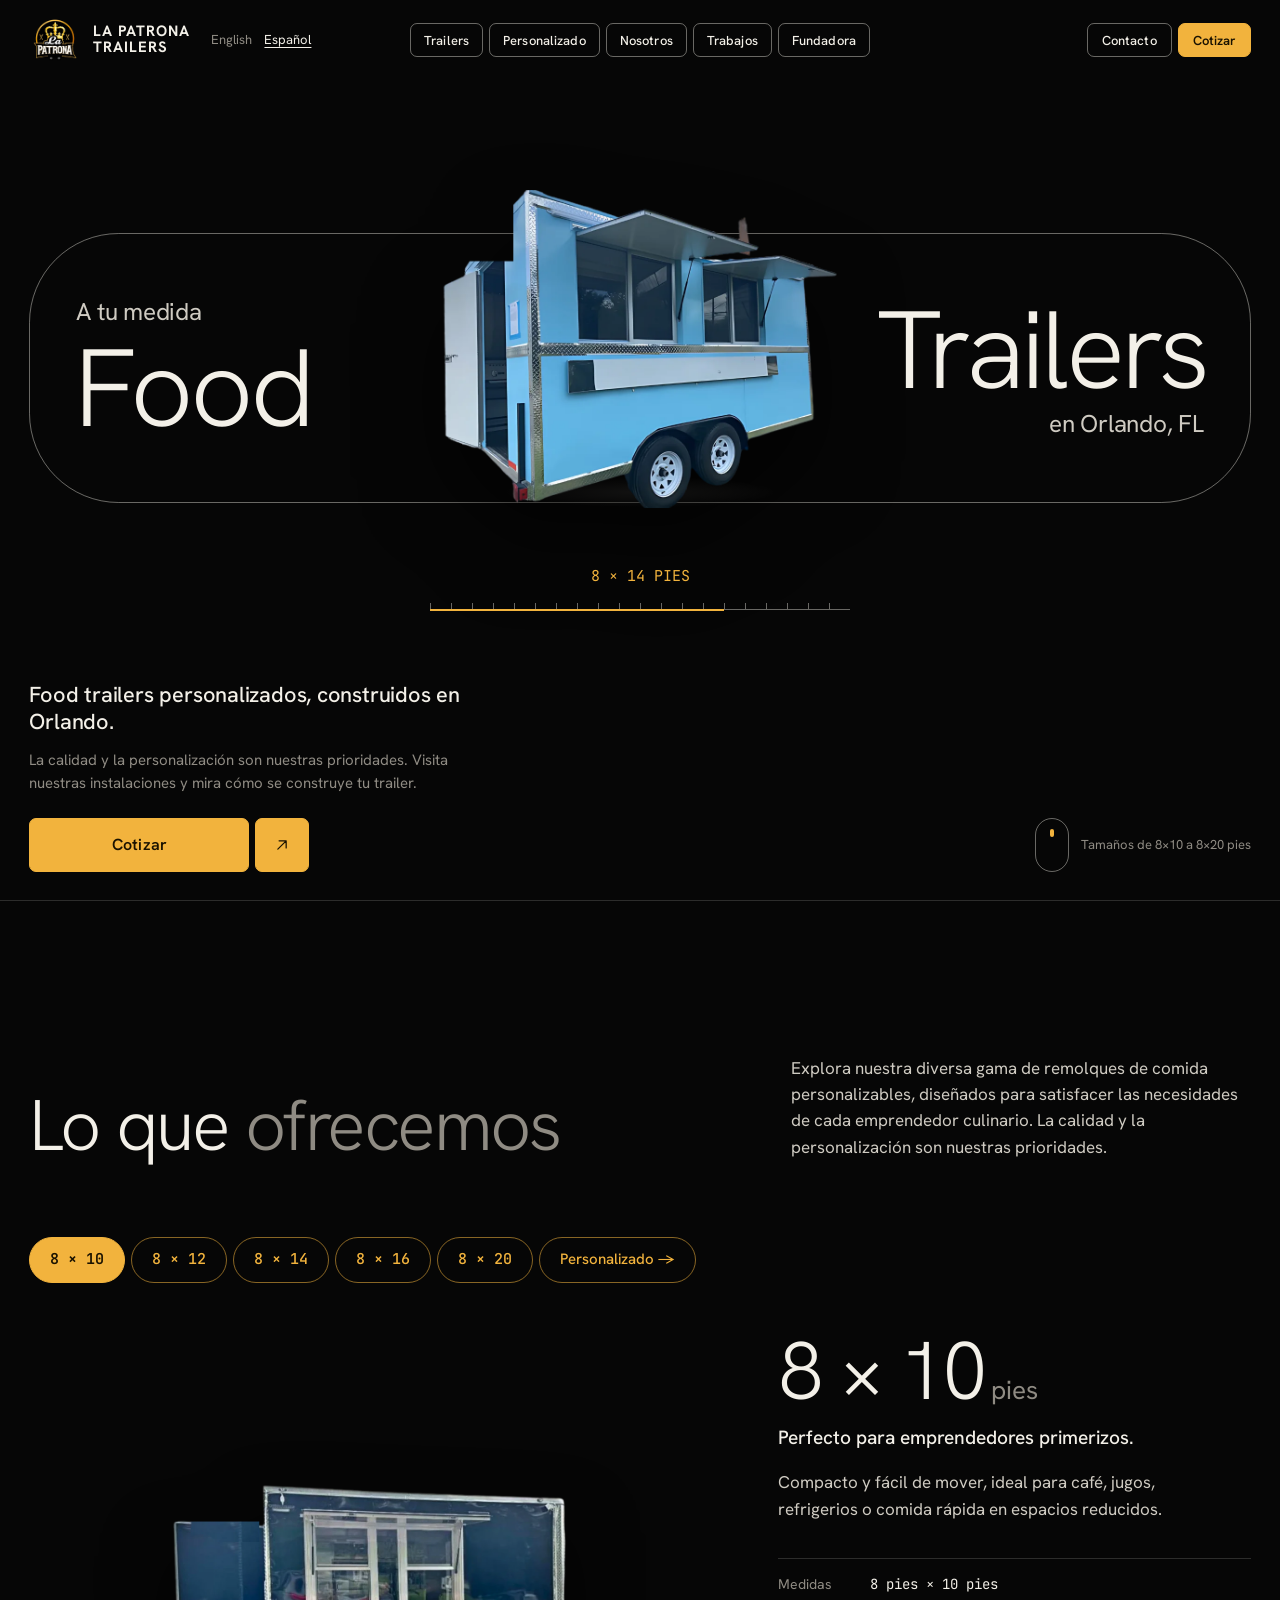
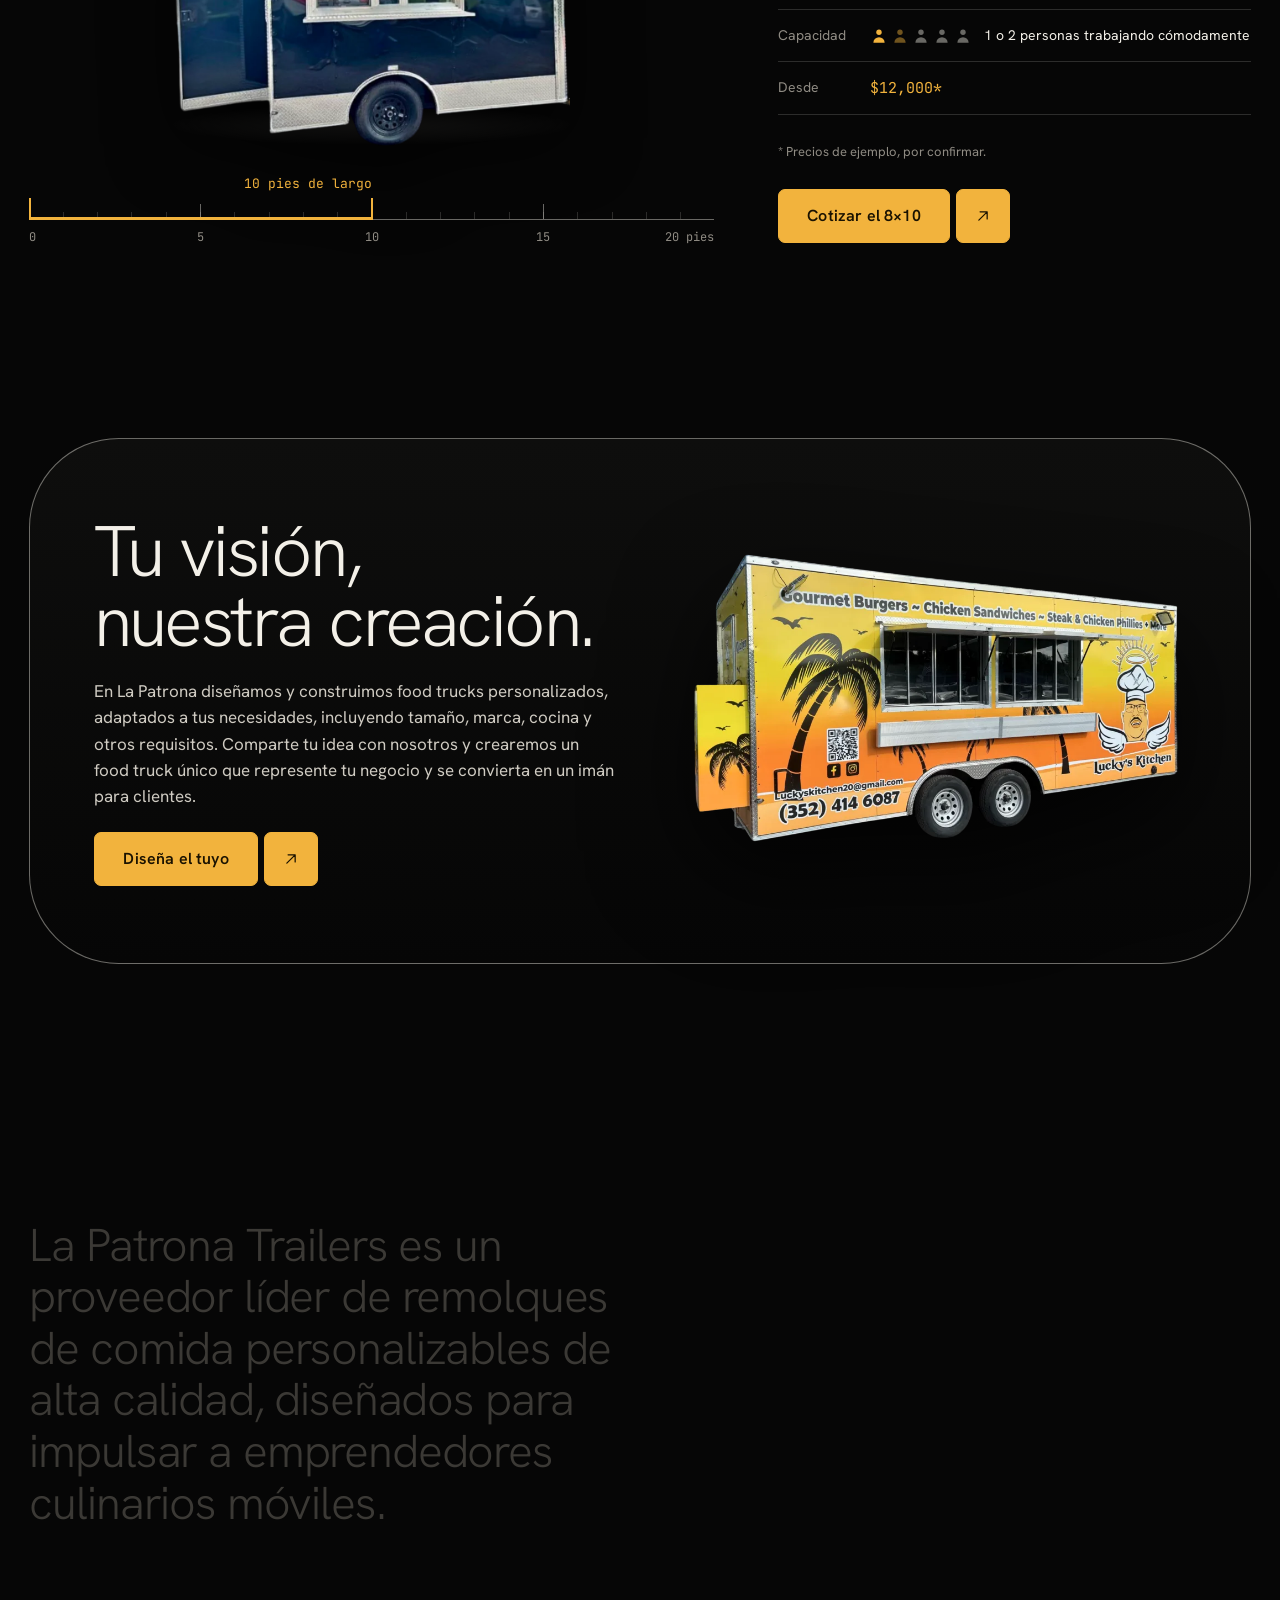
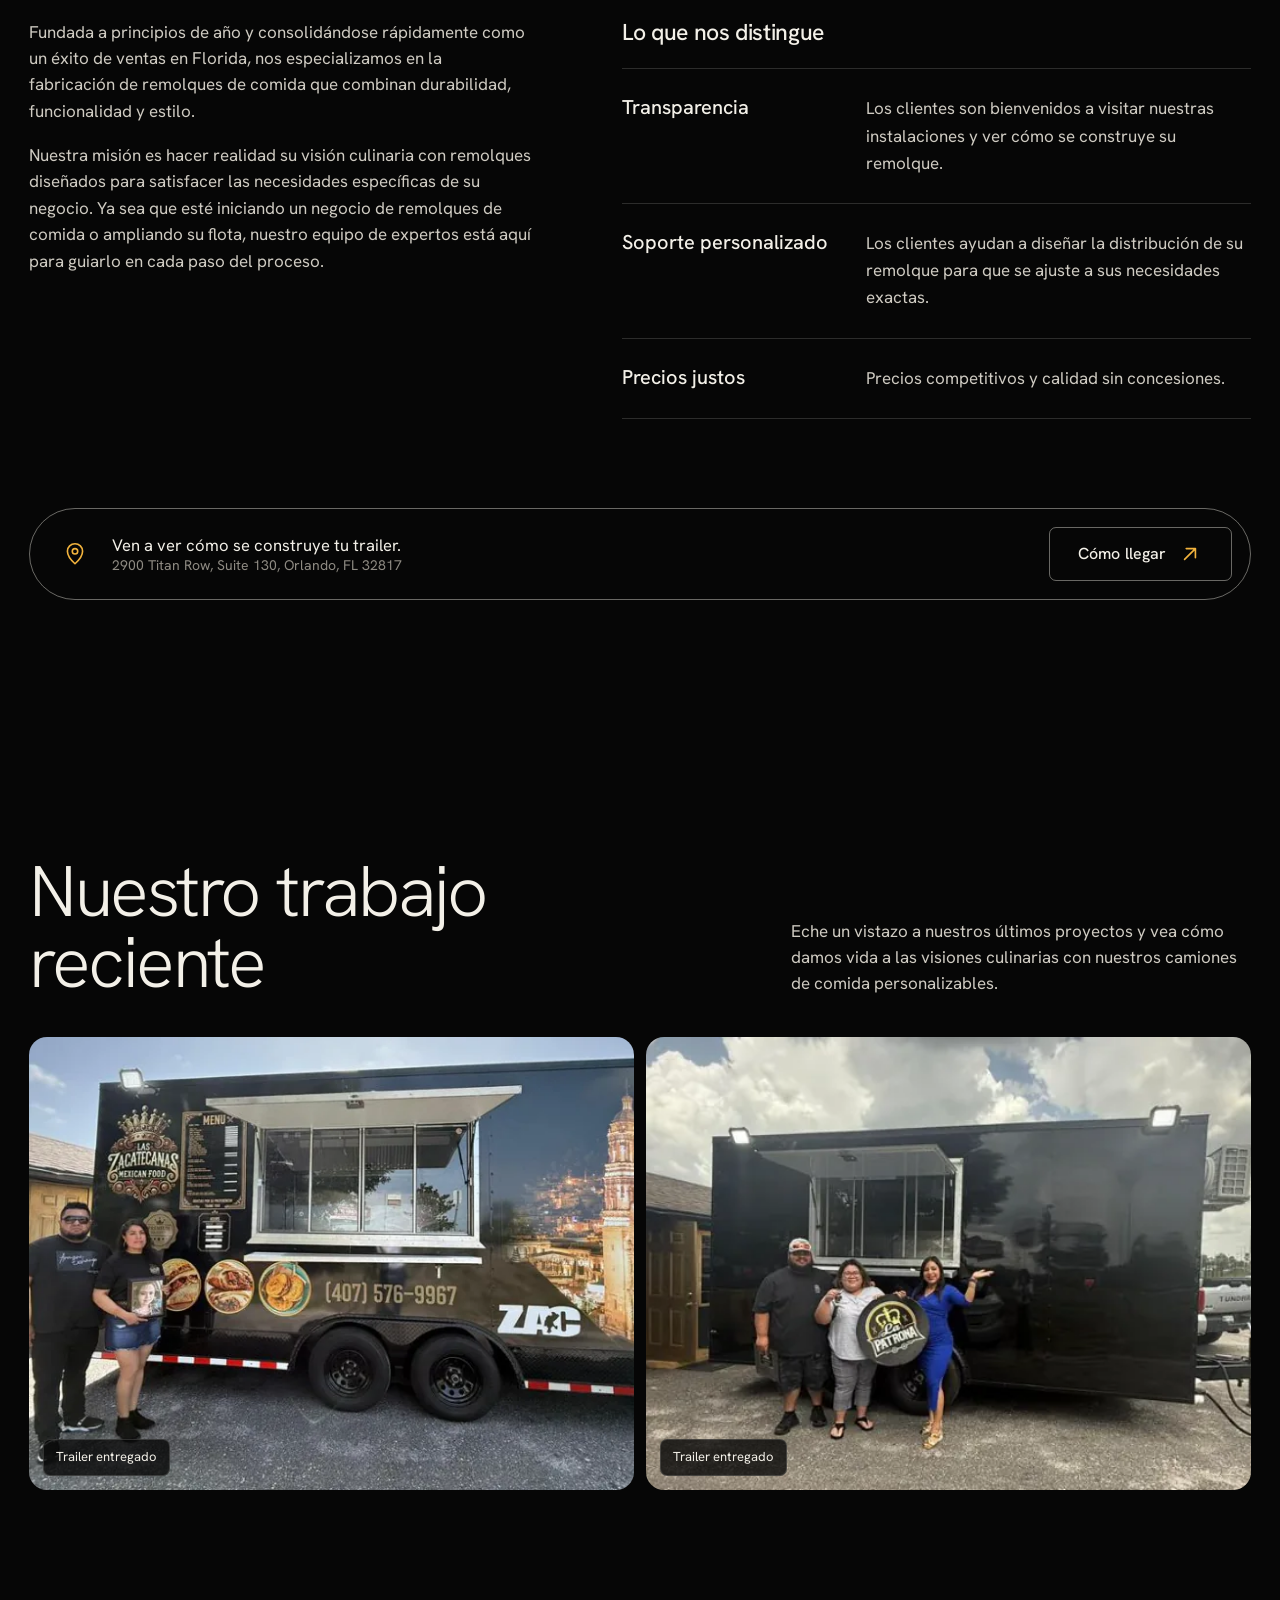
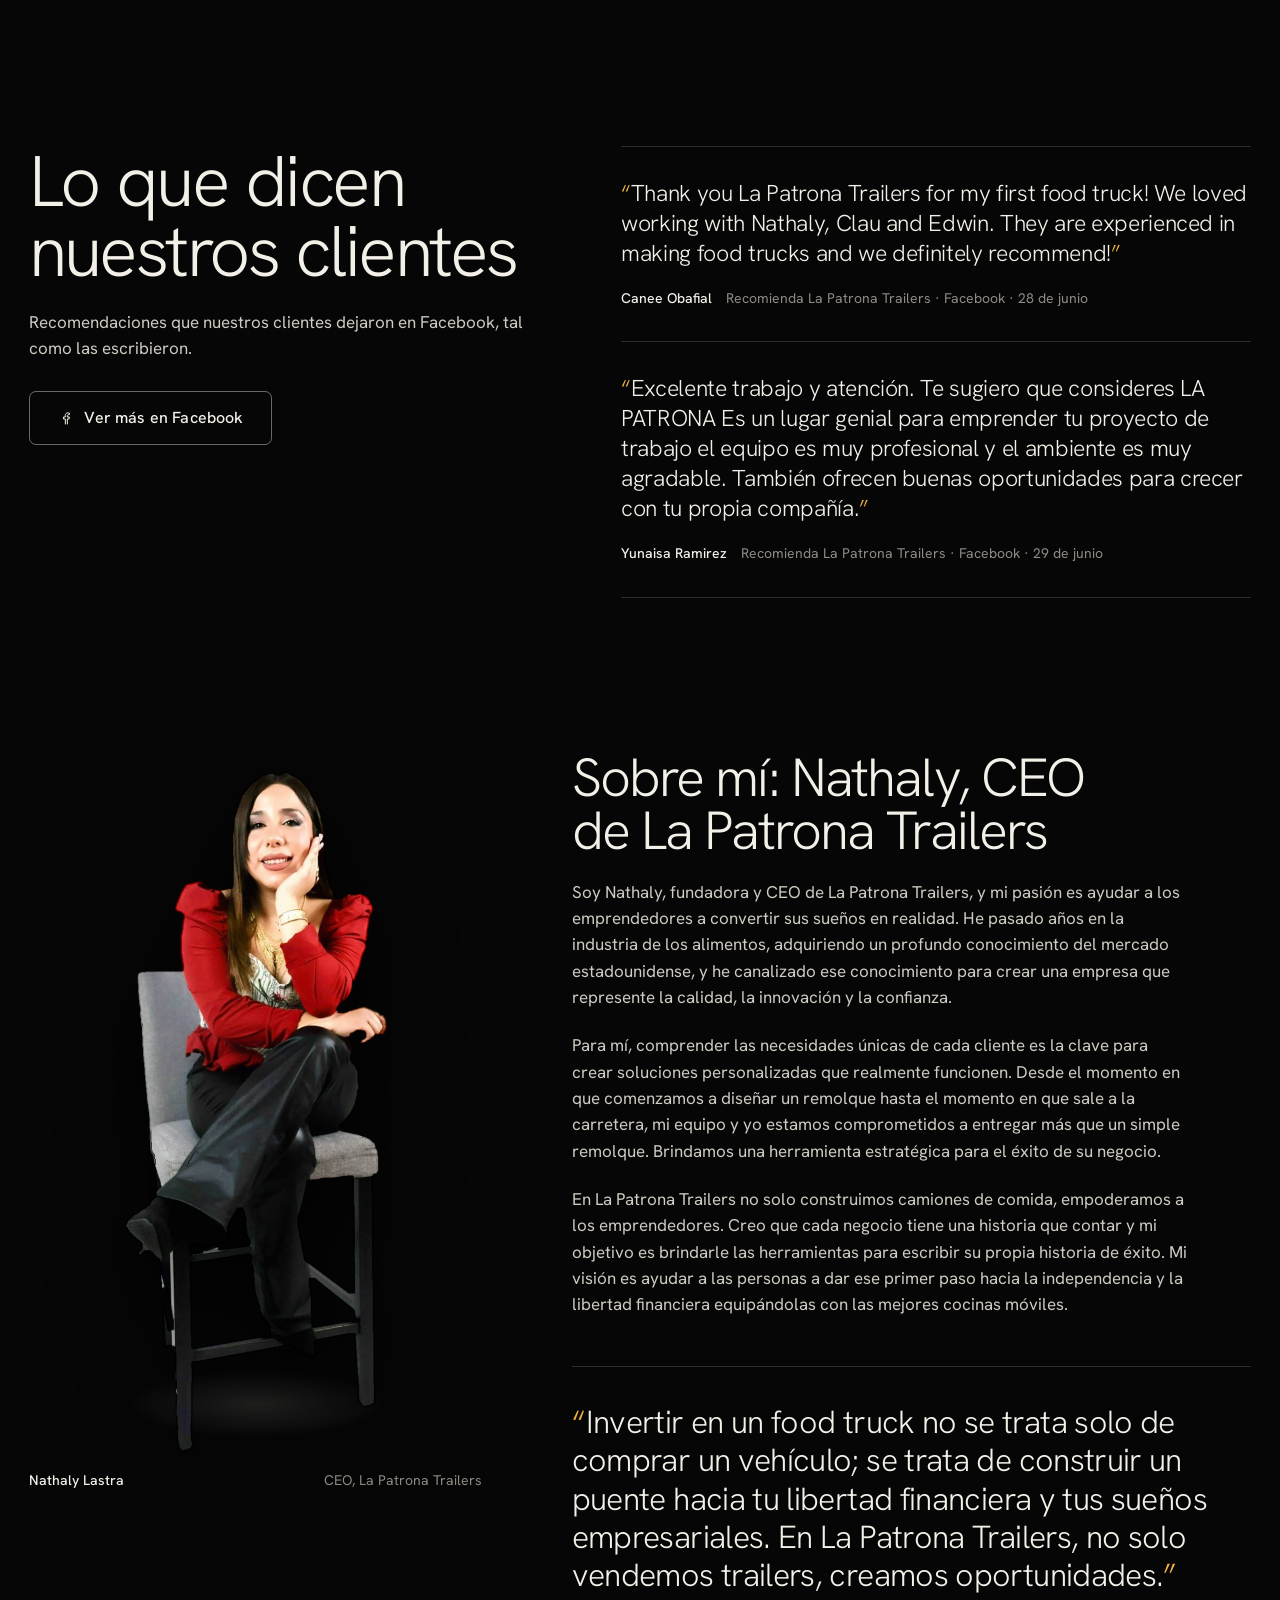
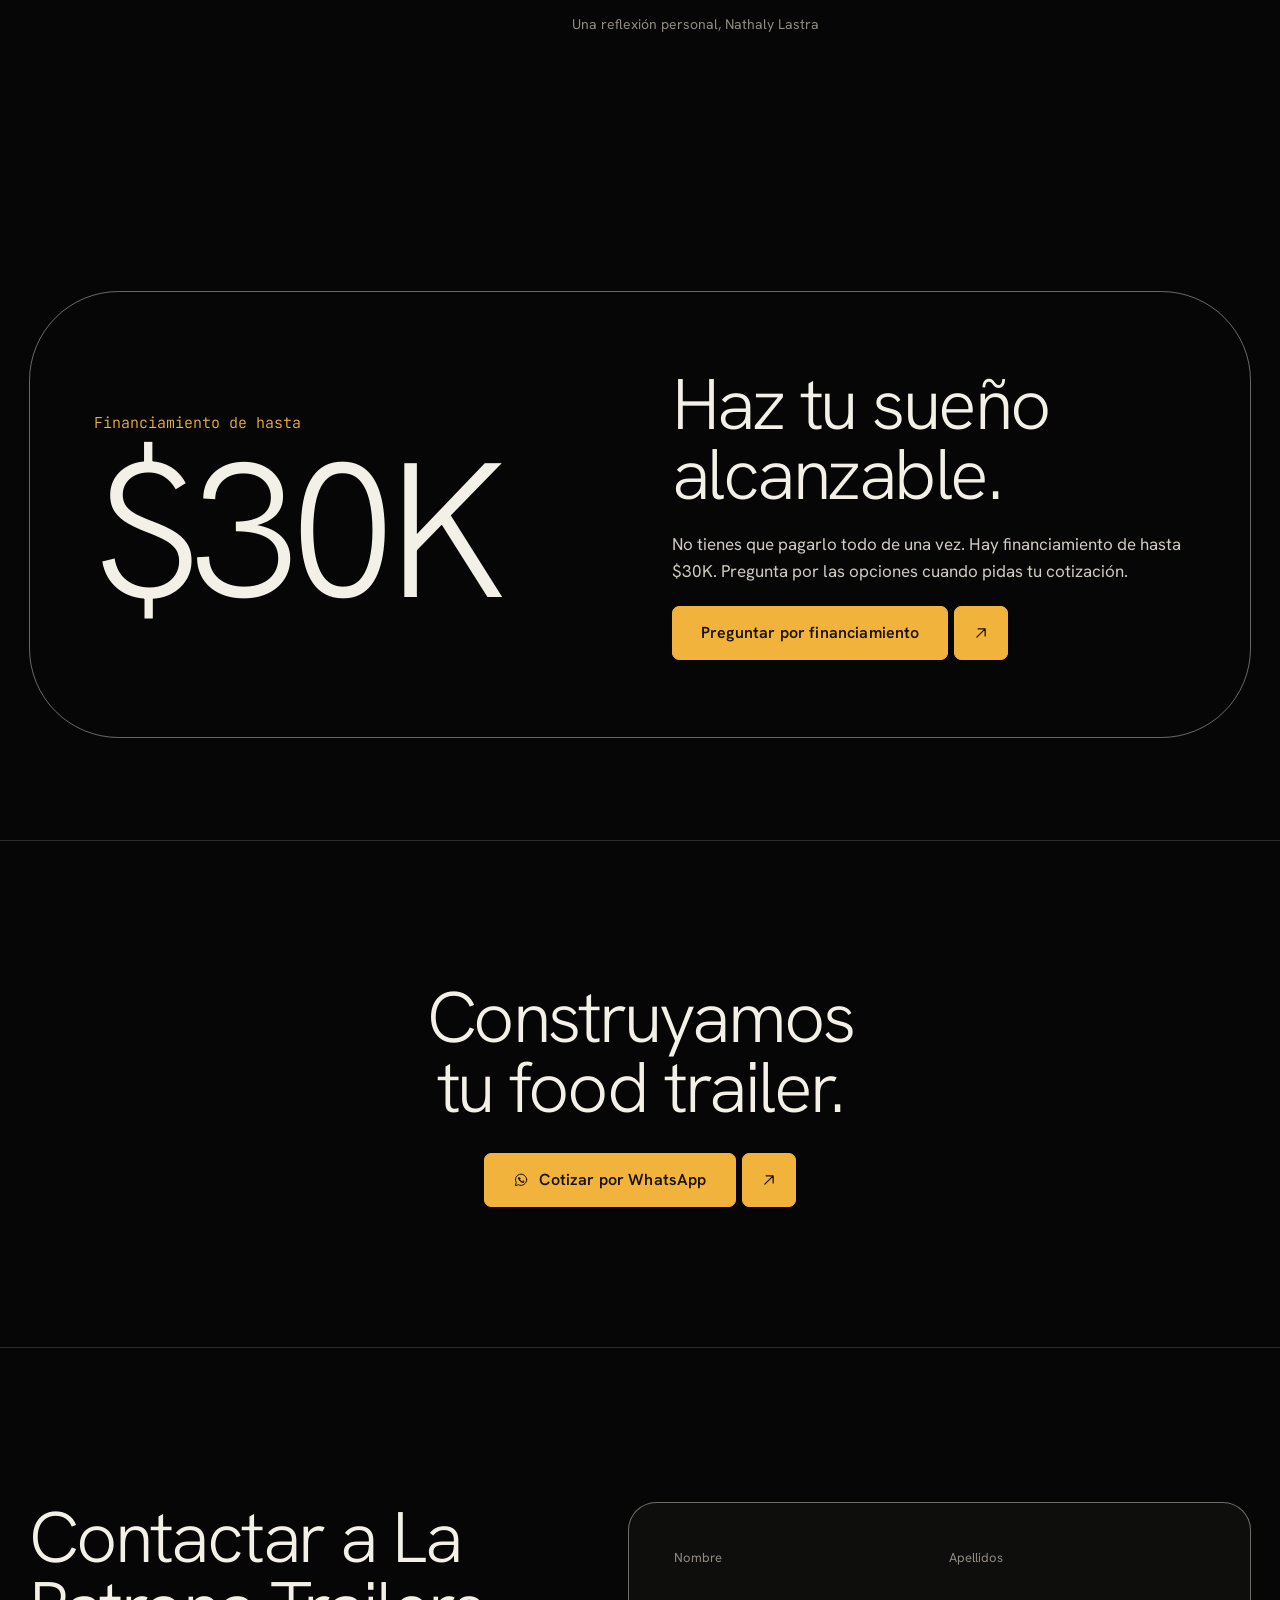
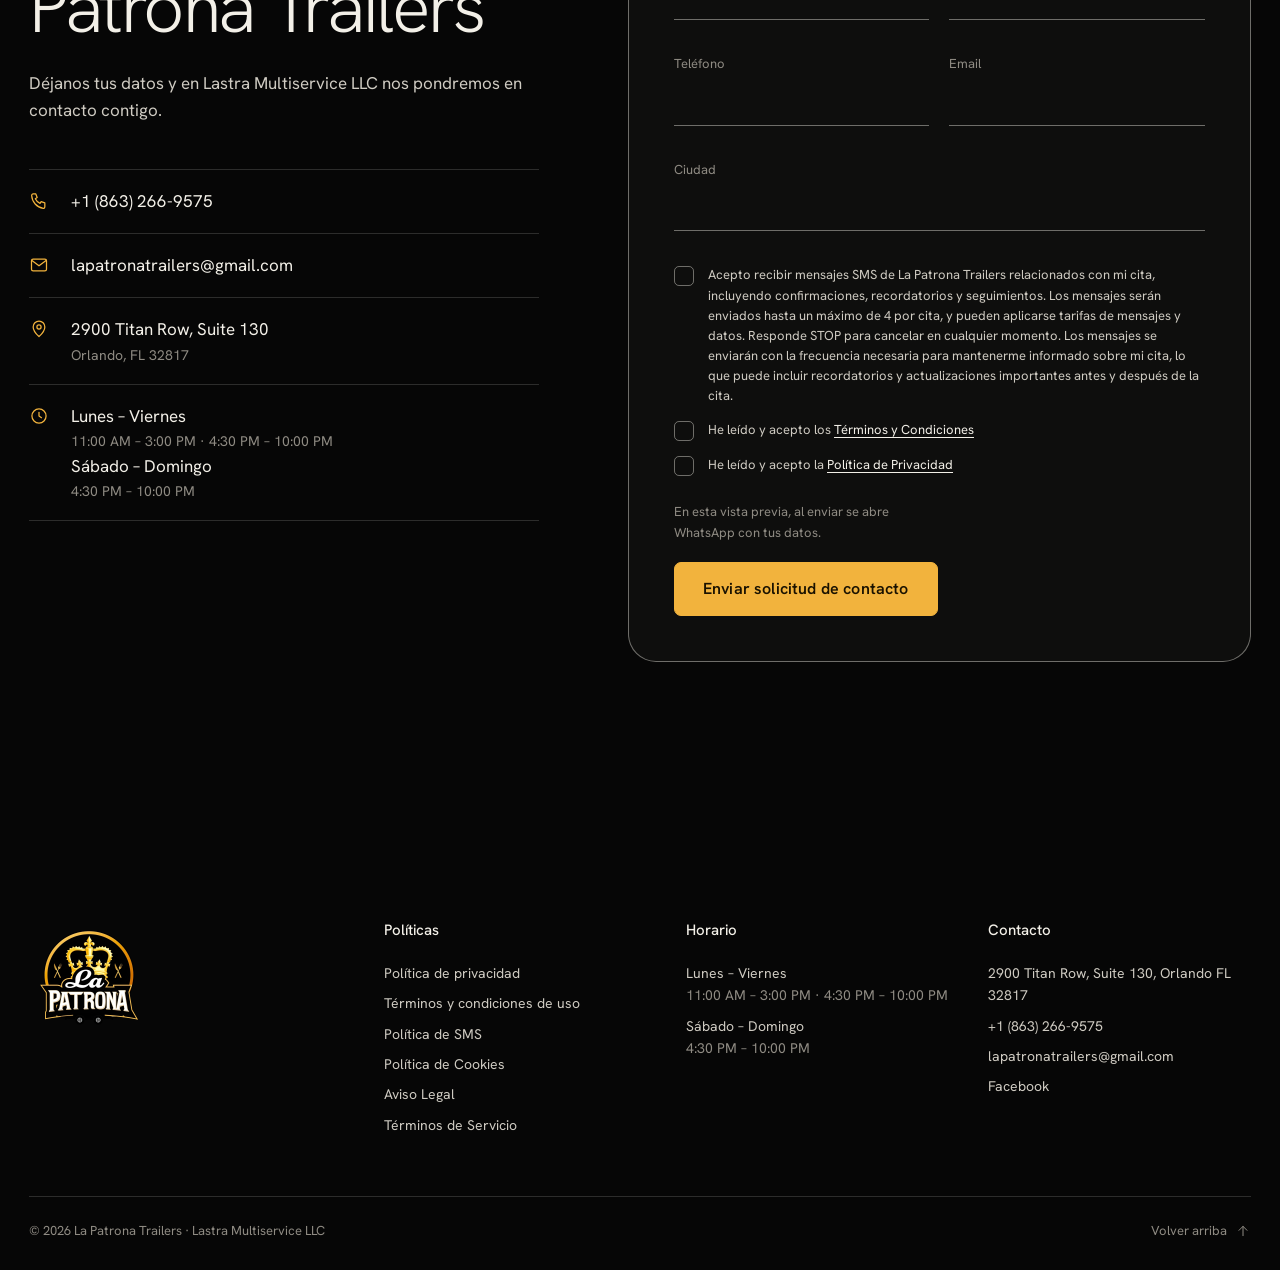
==== commit 2ad66b28: "Hero: size trailer by viewport height so the readout never overlaps Co-Authored-By: Claude Opus 5.5 " ====
--- a/es/index.html
+++ b/es/index.html
@@ -13,8 +13,8 @@
   <link rel="preconnect" href="https://fonts.googleapis.com">
   <link rel="preconnect" href="https://fonts.gstatic.com" crossorigin>
   <link rel="stylesheet" href="https://fonts.googleapis.com/css2?family=Hanken+Grotesk:wght@300;400;500;600;700&family=JetBrains+Mono:wght@400;500&display=swap">
-  <link rel="stylesheet" href="../assets/css/site.css">
-  <script defer src="../assets/js/site.js"></script>
+  <link rel="stylesheet" href="../assets/css/site.css?v=4c41601d">
+  <script defer src="../assets/js/site.js?v=e9354b6e"></script>
 </head>
 <body>
   <a class="skip" href="#main">Ir al contenido</a>
--- a/assets/css/site.css
+++ b/assets/css/site.css
@@ -114,7 +114,7 @@
   font-size: clamp(17px, 1.9vw, 34px); font-weight: 400; letter-spacing: -0.01em; line-height: 1;
   color: var(--bone-2); padding-inline: 0.1em;
 }
-.hero-trailers { position: absolute; left: 50%; top: 50%; width: min(36vw, 600px); aspect-ratio: 1.45; transform: translate(-50%, -56%); z-index: 1; pointer-events: none; }
+.hero-trailers { position: absolute; left: 50%; top: 50%; width: min(36vw, 600px, 62vh); aspect-ratio: 1.45; transform: translate(-50%, -56%); z-index: 1; pointer-events: none; }
 .hero-trailers { translate: 0 calc(var(--hp, 0) * -70px); scale: calc(1 + var(--hp, 0) * 0.08); }
 .hero-trailers::after, .size-visual .photo::after, .founder-photo .stage::after {
   content: ""; position: absolute; left: 8%; right: 8%; bottom: -2%; height: 14%; z-index: -1;
@@ -128,7 +128,7 @@
 .hero-trailers img.is-active { opacity: 1; transform: none; filter: drop-shadow(0 40px 40px rgba(0, 0, 0, 0.6)); }
 .hero-trailers img.is-leaving { opacity: 0; transform: translateX(-14%) scale(0.96); filter: blur(6px) brightness(0.7); }
 .hero-readout {
-  position: absolute; left: 50%; bottom: calc(-1 * clamp(56px, 9vh, 92px)); transform: translateX(-50%);
+  position: absolute; left: 50%; bottom: calc(-1 * clamp(64px, 12vh, 110px)); transform: translateX(-50%);
   display: grid; justify-items: center; gap: 10px; width: min(420px, 80vw); z-index: 3;
 }
 .hero-readout .size { color: var(--gold); font-size: 15px; }
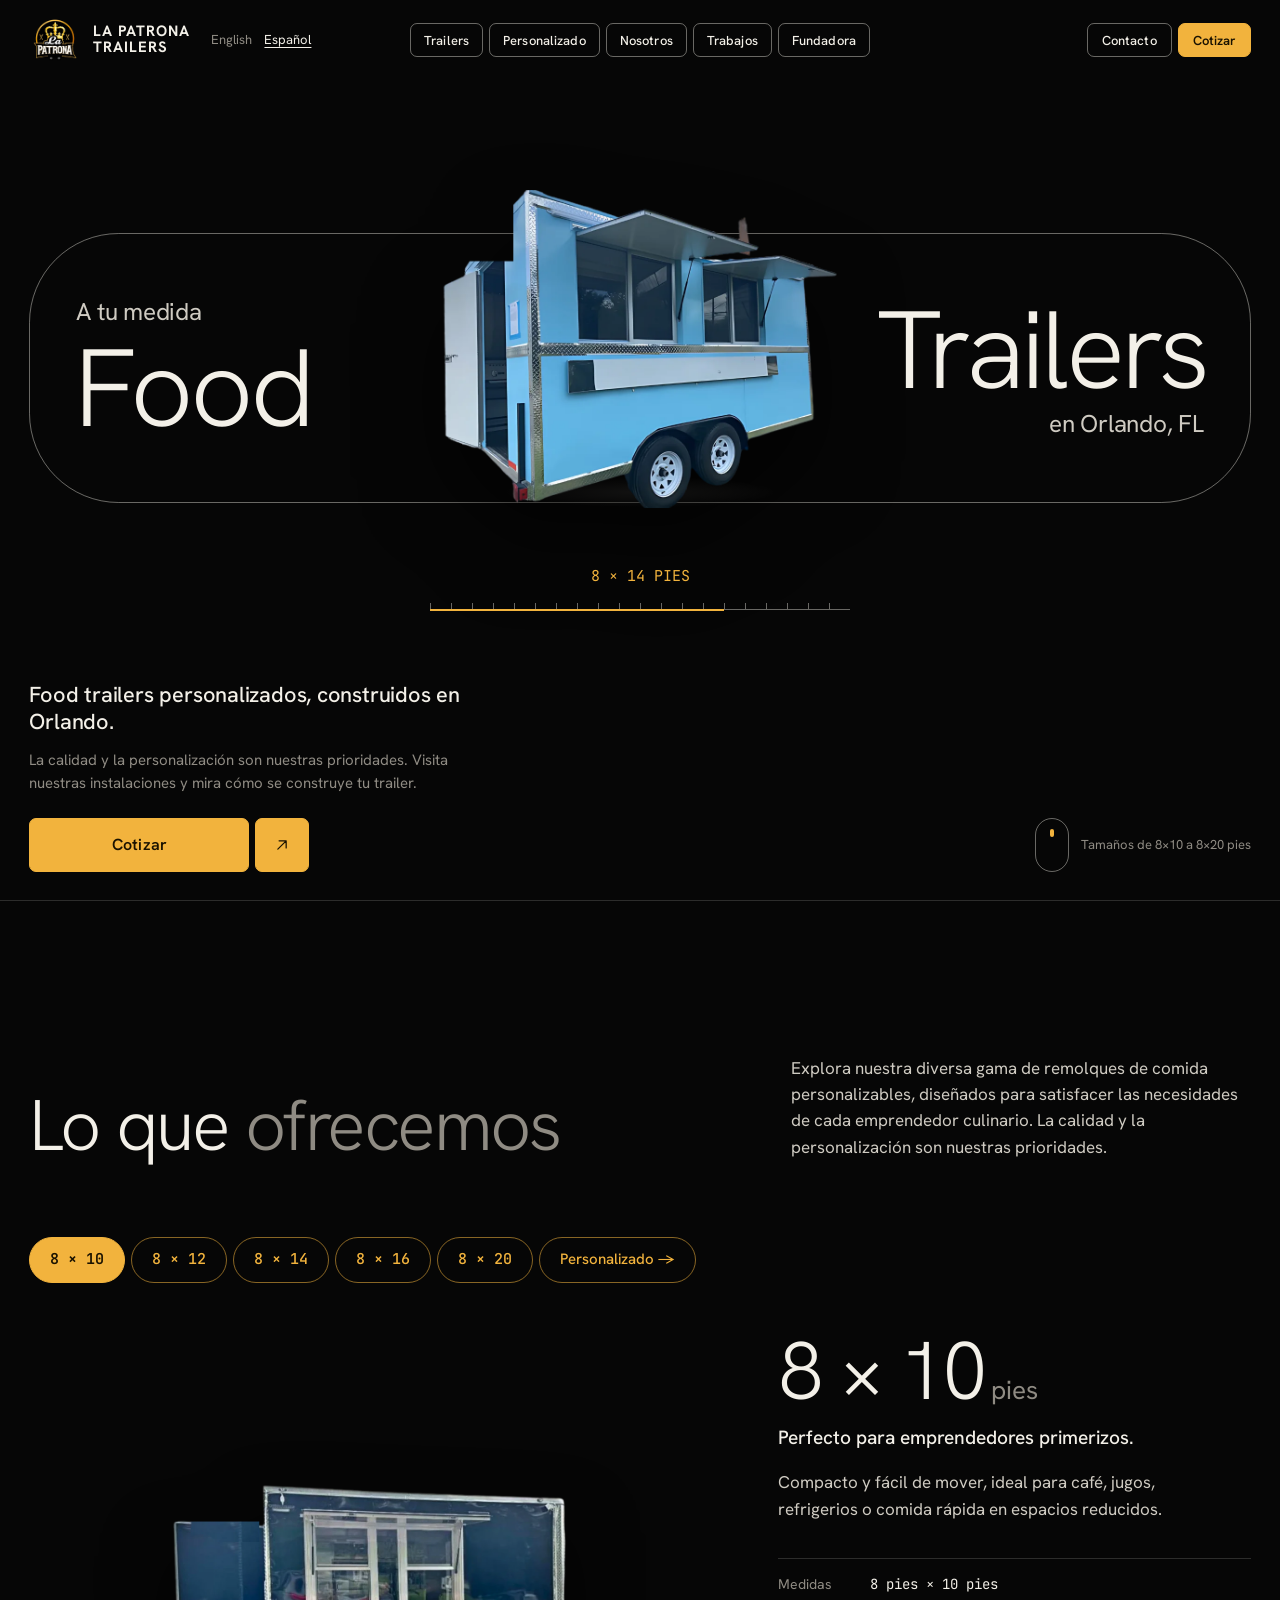
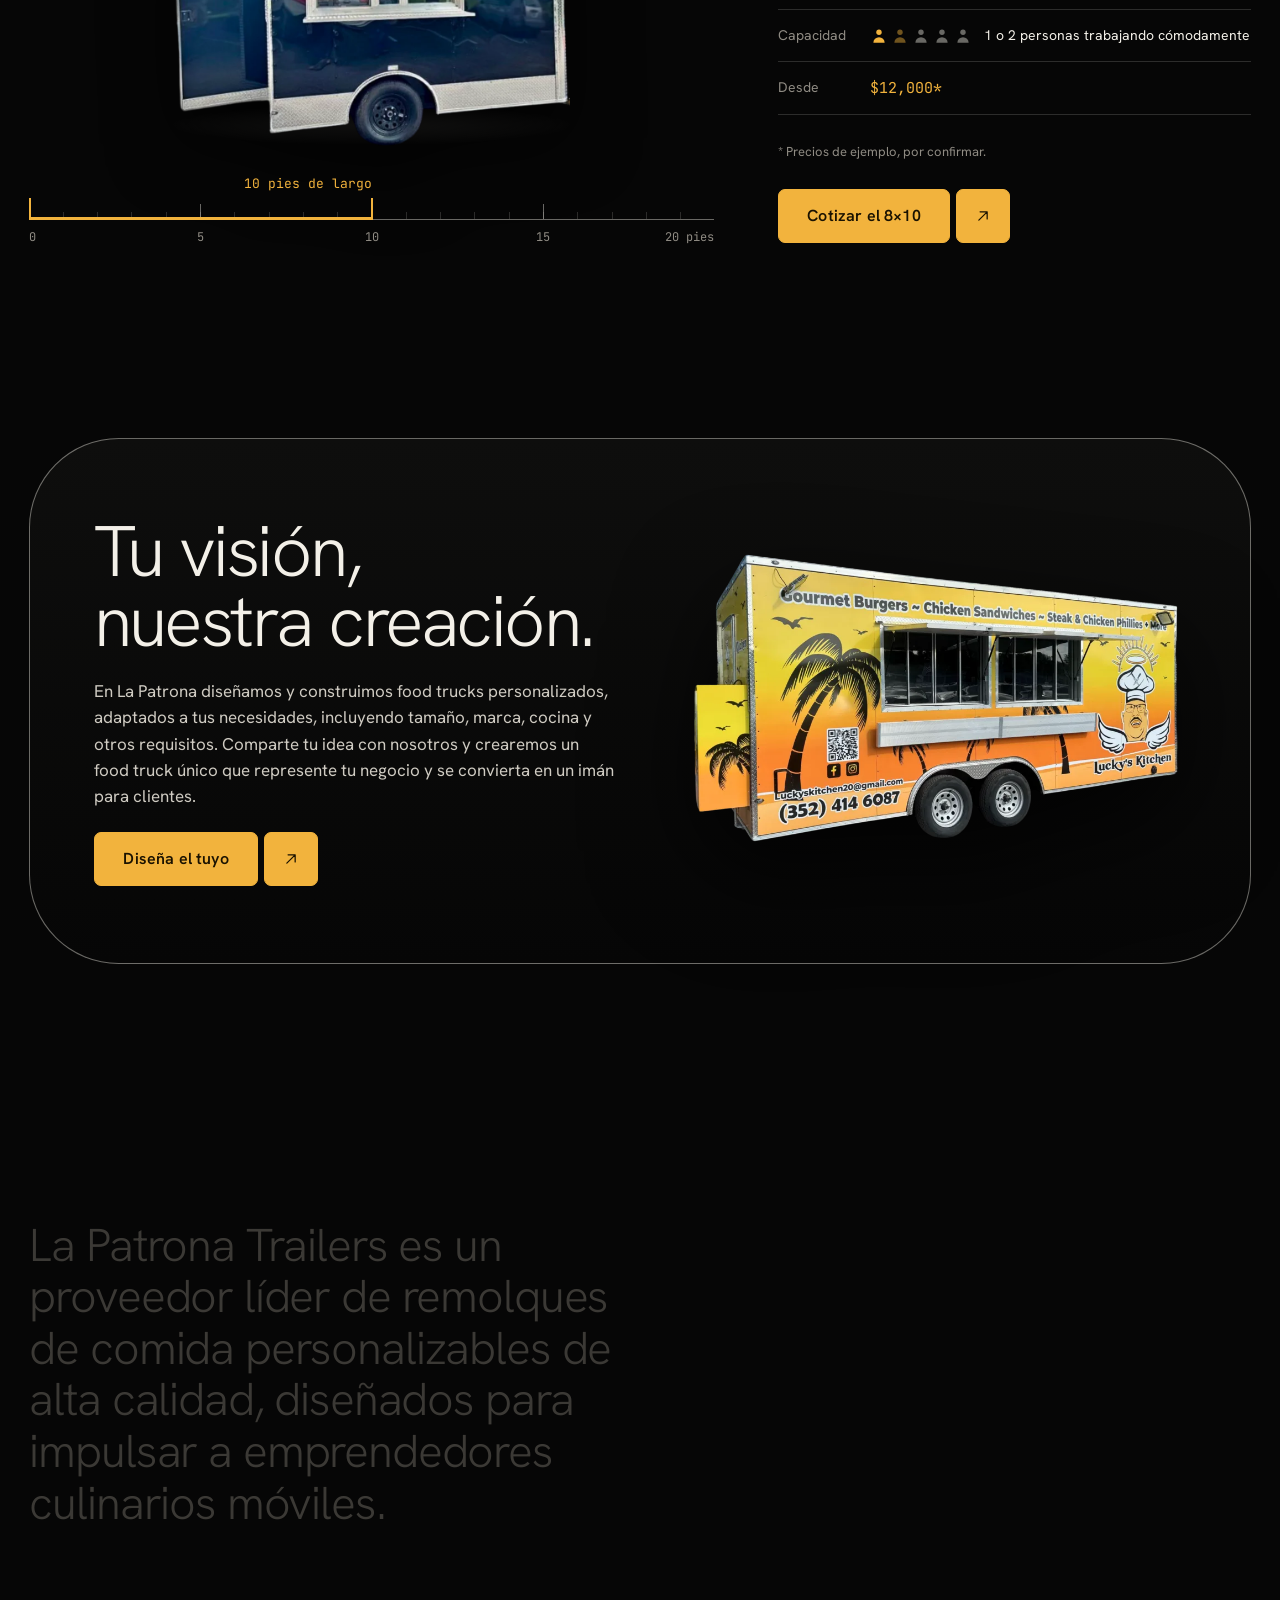
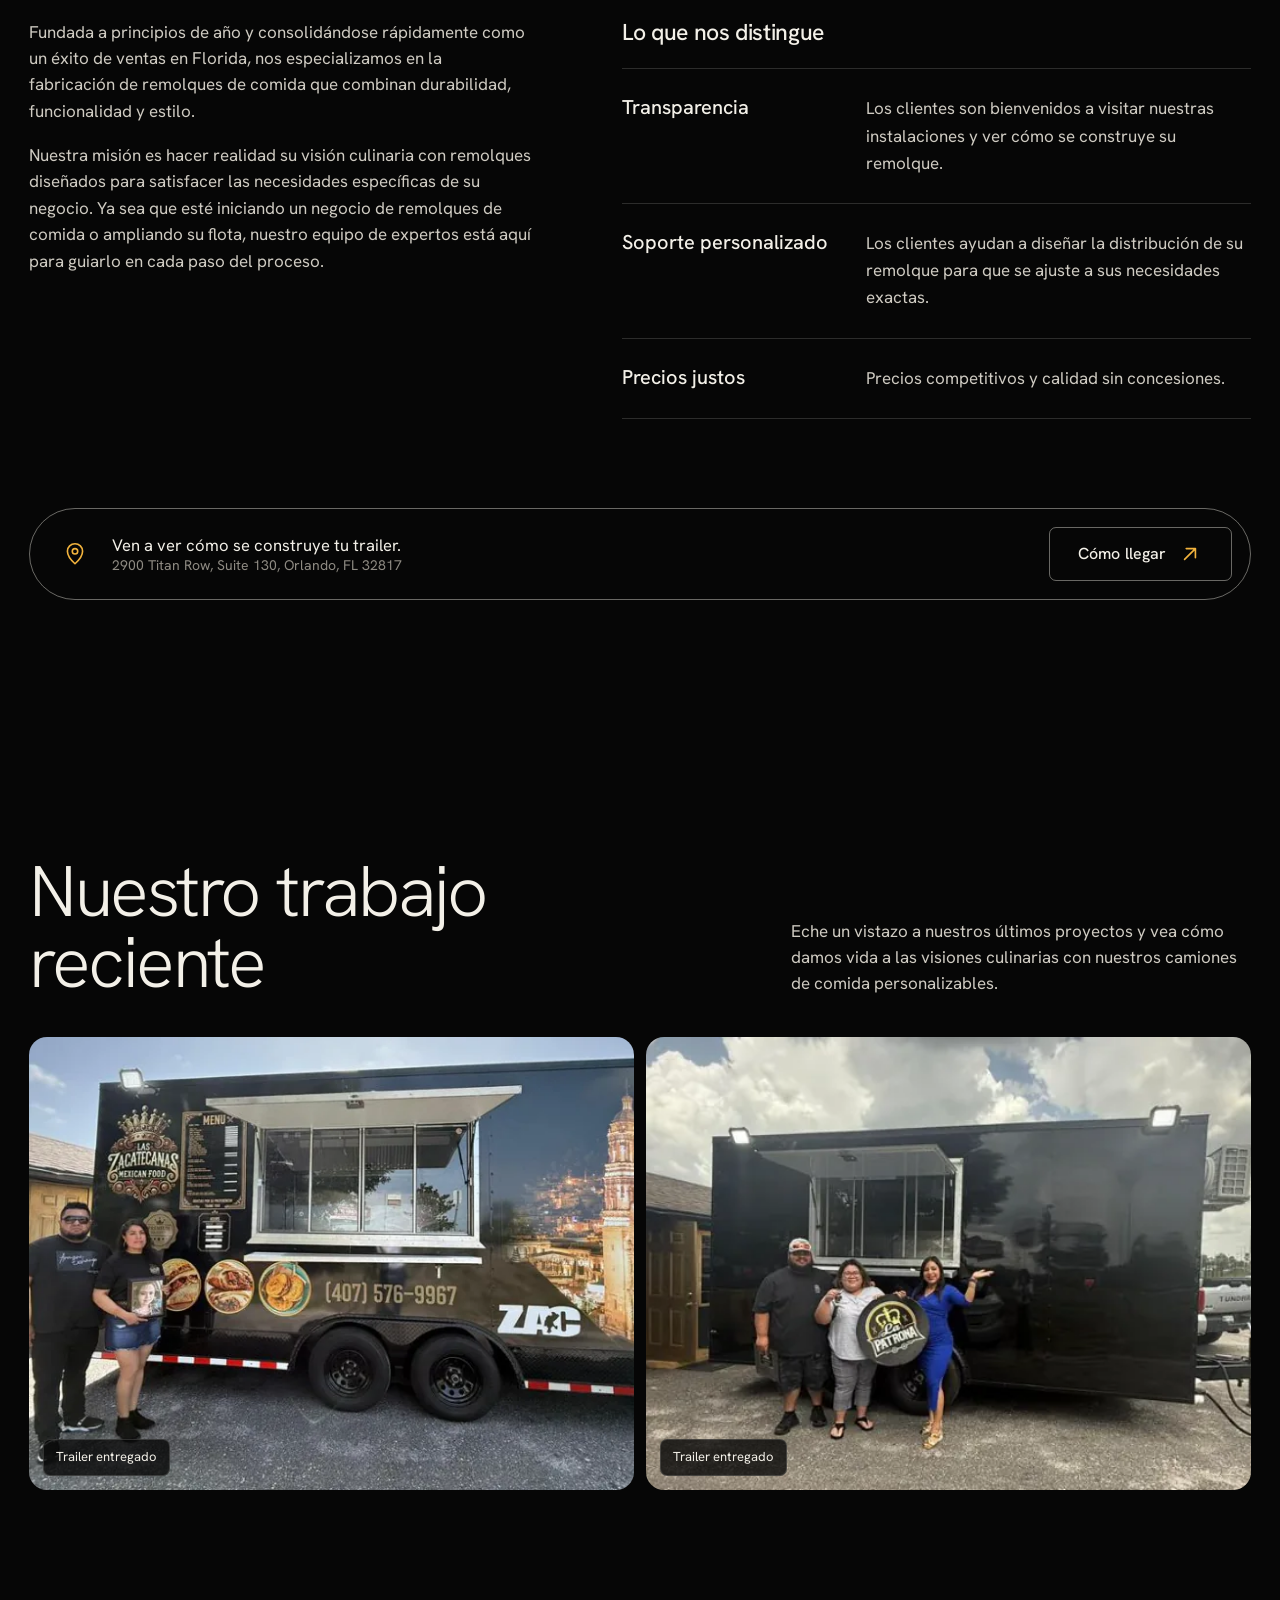
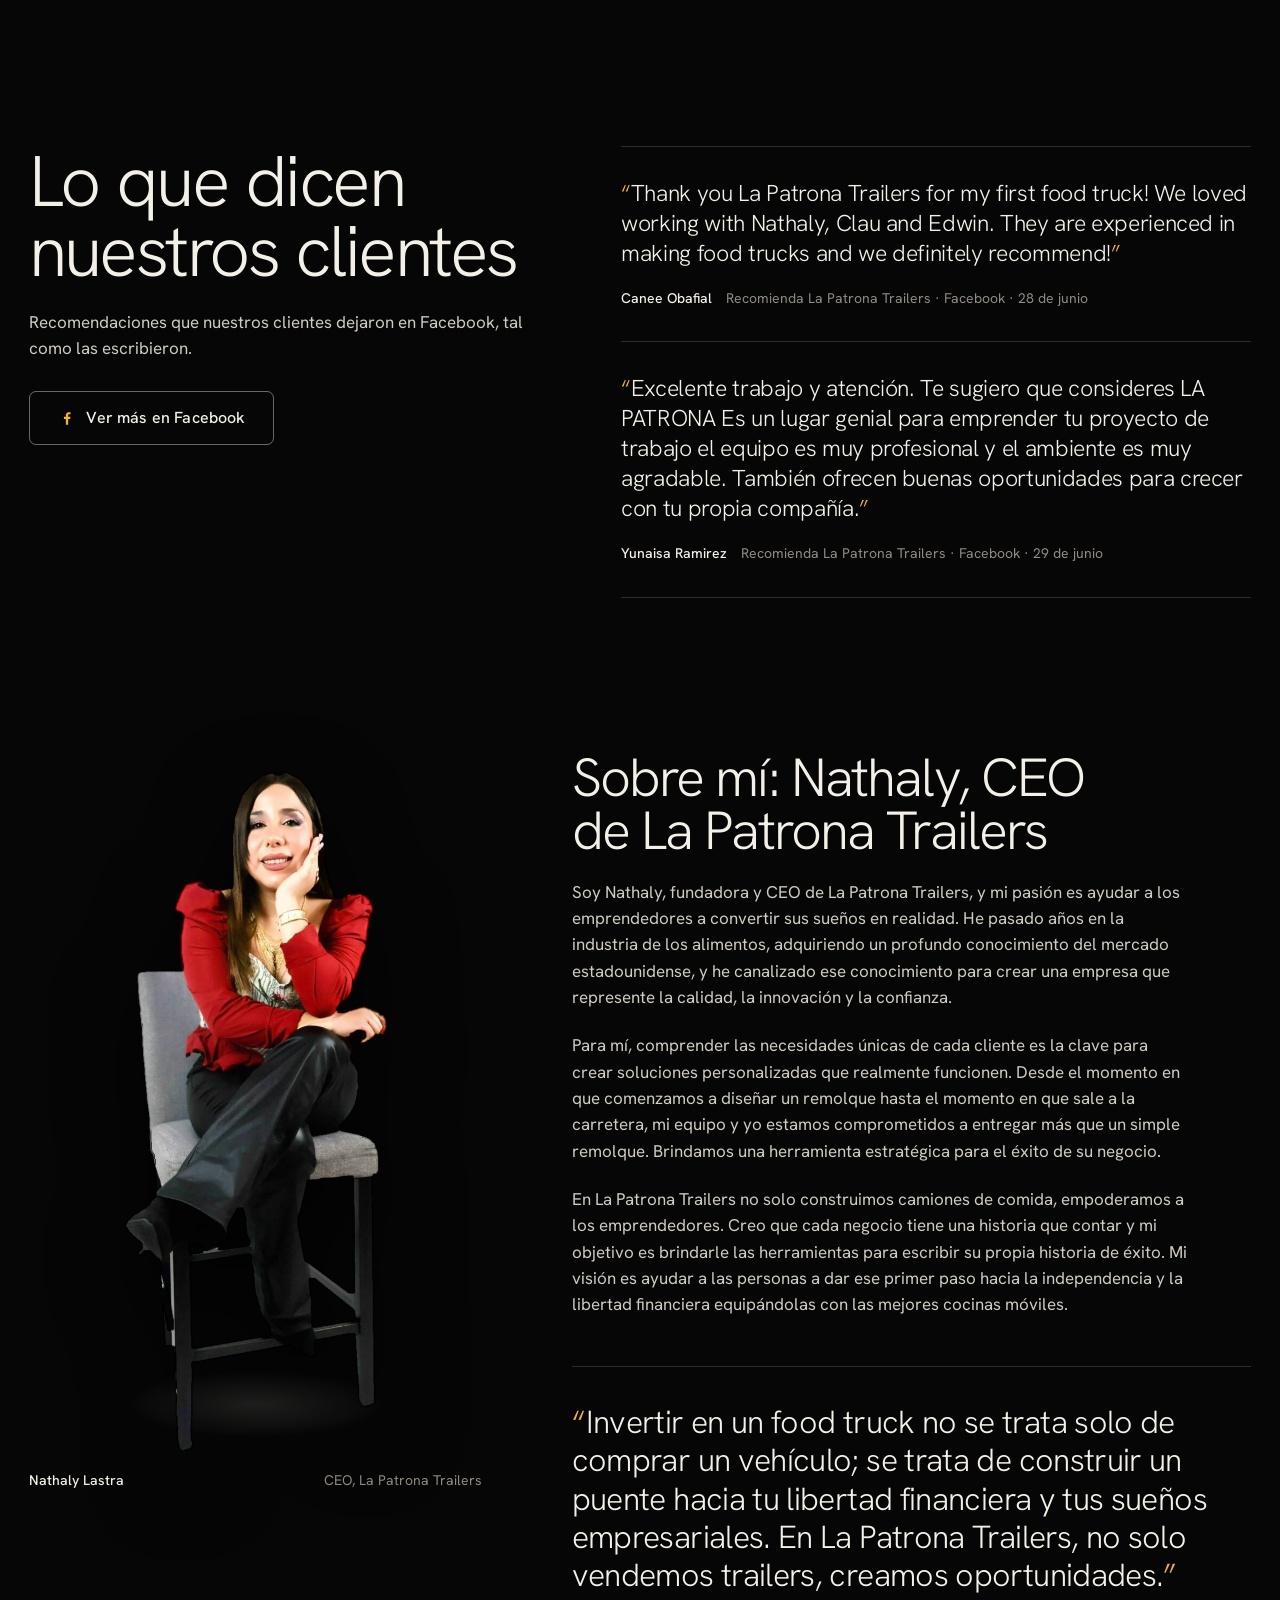
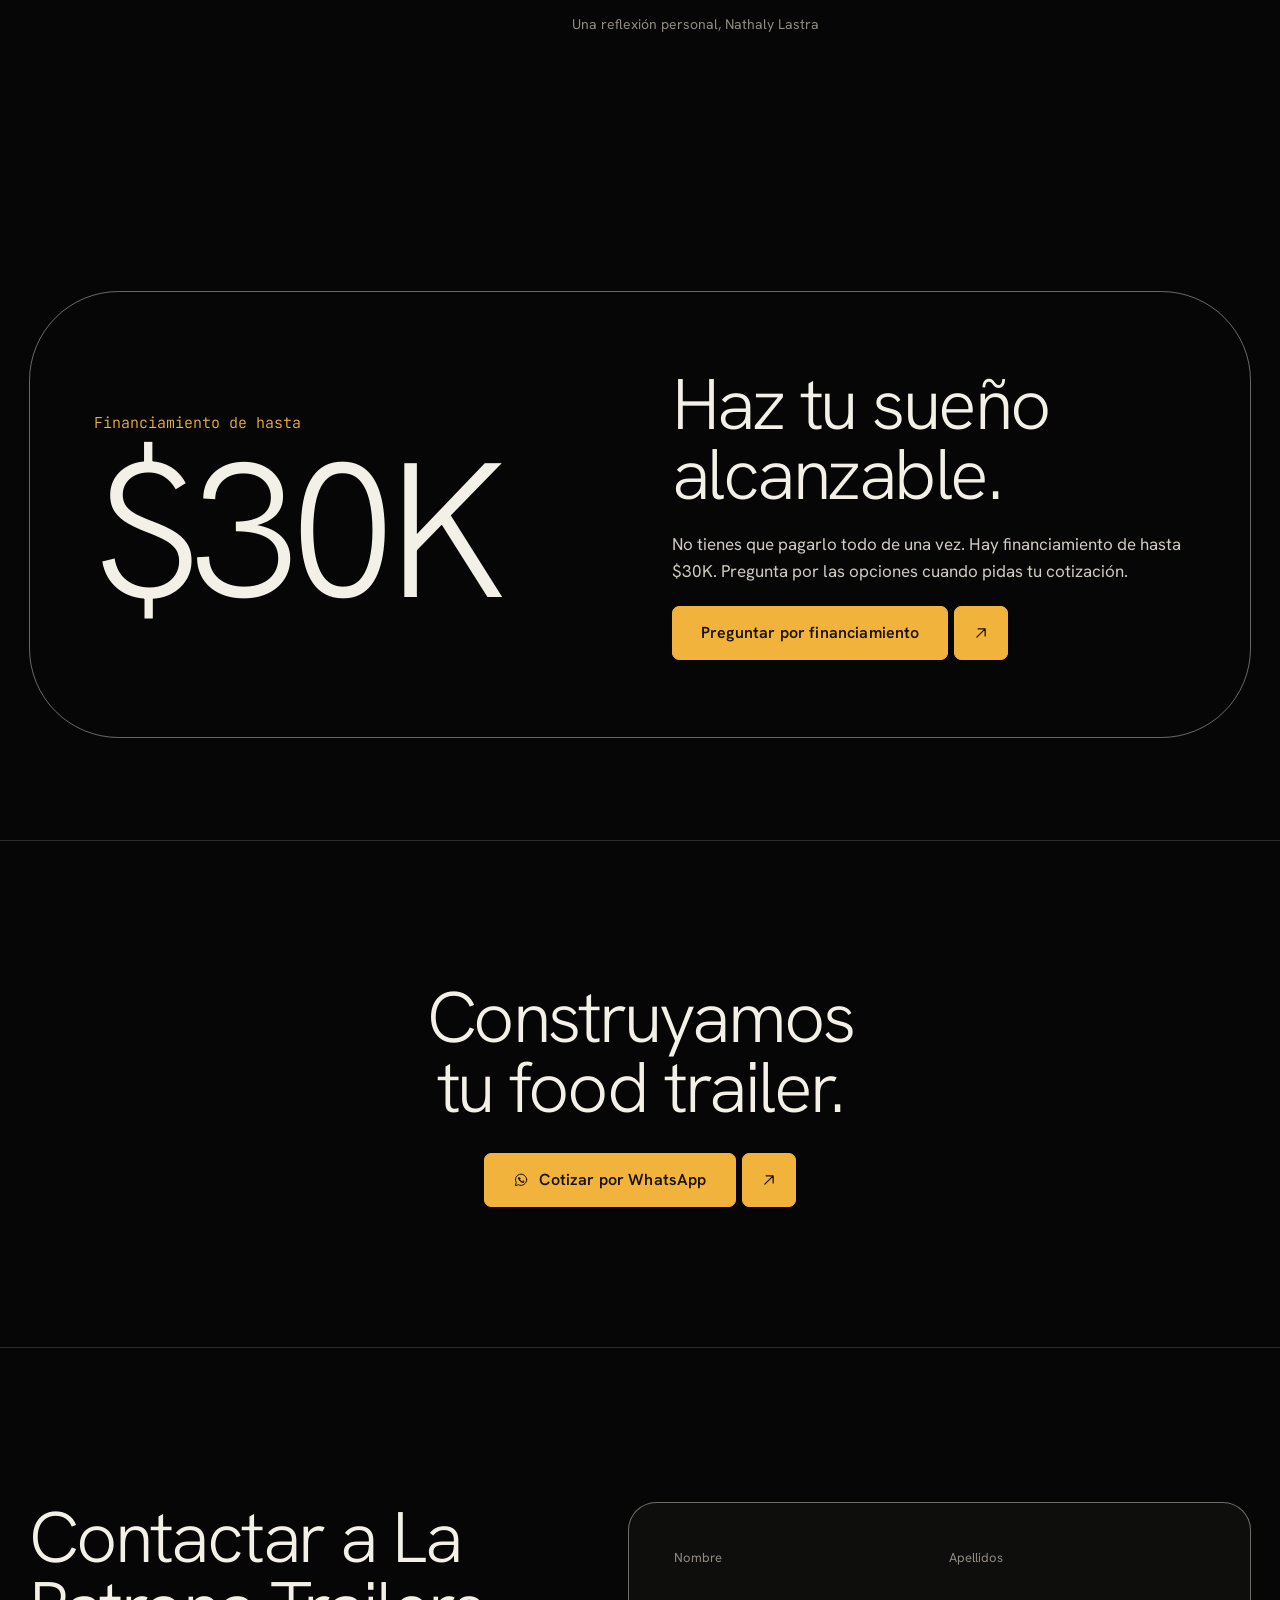
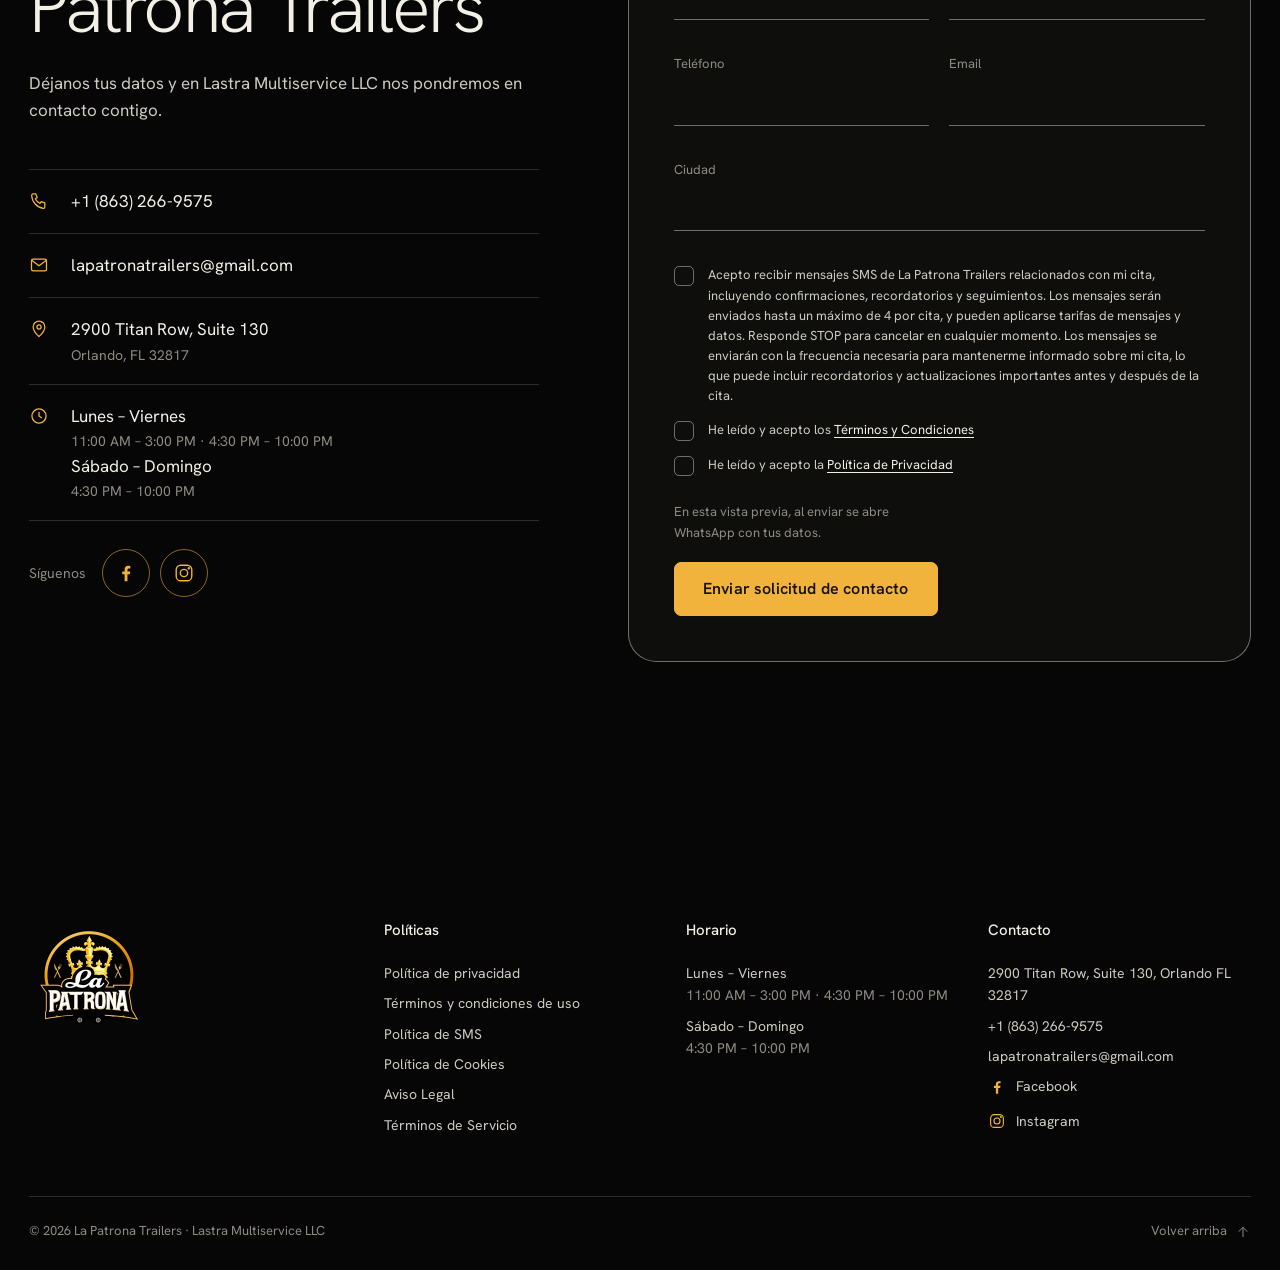
==== commit 0a6a8f61: "Add Instagram; gold Facebook and Instagram icons in contact and footer Co-Authored-By: Claude Opus 5" ====
--- a/es/index.html
+++ b/es/index.html
@@ -13,7 +13,7 @@
   <link rel="preconnect" href="https://fonts.googleapis.com">
   <link rel="preconnect" href="https://fonts.gstatic.com" crossorigin>
   <link rel="stylesheet" href="https://fonts.googleapis.com/css2?family=Hanken+Grotesk:wght@300;400;500;600;700&family=JetBrains+Mono:wght@400;500&display=swap">
-  <link rel="stylesheet" href="../assets/css/site.css?v=4c41601d">
+  <link rel="stylesheet" href="../assets/css/site.css?v=e56cf6d7">
   <script defer src="../assets/js/site.js?v=e9354b6e"></script>
 </head>
 <body>
@@ -275,7 +275,7 @@
           <h2 class="display" id="rev-h">Lo que dicen nuestros <em>clientes</em></h2>
           <p class="lede">Recomendaciones que nuestros clientes dejaron en Facebook, tal como las escribieron.</p>
           <div class="btn-pair">
-            <a class="btn btn-lg" href="https://www.facebook.com/LaPatronaTrailersOFICIAL/" target="_blank" rel="noopener"><svg class="icon" viewBox="0 0 24 24" fill="none" stroke="currentColor" stroke-width="1.5" stroke-linecap="round" stroke-linejoin="round" aria-hidden="true"><path d="M14 21v-7.5h2.6l.4-3H14V8.6c0-.9.3-1.5 1.6-1.5H17V4.4a20 20 0 0 0-2.3-.1c-2.3 0-3.8 1.4-3.8 3.9v2.3H8.3v3H11V21"/></svg> Ver más en Facebook</a>
+            <a class="btn btn-lg" href="https://www.facebook.com/LaPatronaTrailersOFICIAL/" target="_blank" rel="noopener"><svg class="icon" viewBox="0 0 24 24" fill="currentColor" stroke="none" aria-hidden="true"><path d="M13.6 21v-7.6h2.6l.4-3h-3V8.5c0-.9.3-1.5 1.5-1.5h1.6V4.3a21 21 0 0 0-2.3-.1c-2.3 0-3.9 1.4-3.9 4v2.2H7.9v3h2.6V21h3.1Z"/></svg> Ver más en Facebook</a>
           </div>
         </div>
         <div class="review-list">
@@ -343,6 +343,11 @@
             <li><svg class="icon" viewBox="0 0 24 24" fill="none" stroke="currentColor" stroke-width="1.5" stroke-linecap="round" stroke-linejoin="round" aria-hidden="true"><path d="M12 21s-7-6.2-7-11.5a7 7 0 0 1 14 0C19 14.8 12 21 12 21Z"/><circle cx="12" cy="9.5" r="2.5"/></svg><a href="https://www.google.com/maps/search/?api=1&query=2900%20Titan%20Row%2C%20Suite%20130%2C%20Orlando%2C%20FL%2032817" target="_blank" rel="noopener">2900 Titan Row, Suite 130<span>Orlando, FL 32817</span></a></li>
             <li><svg class="icon" viewBox="0 0 24 24" fill="none" stroke="currentColor" stroke-width="1.5" stroke-linecap="round" stroke-linejoin="round" aria-hidden="true"><circle cx="12" cy="12" r="8.5"/><path d="M12 7.5V12l3 2"/></svg><div>Lunes – Viernes<span>11:00 AM – 3:00 PM · 4:30 PM – 10:00 PM</span>Sábado – Domingo<span>4:30 PM – 10:00 PM</span></div></li>
           </ul>
+          <div class="social" aria-label="Síguenos">
+            <span>Síguenos</span>
+            <a href="https://www.facebook.com/LaPatronaTrailersOFICIAL/" target="_blank" rel="noopener" aria-label="Facebook"><svg class="icon" viewBox="0 0 24 24" fill="currentColor" stroke="none" aria-hidden="true"><path d="M13.6 21v-7.6h2.6l.4-3h-3V8.5c0-.9.3-1.5 1.5-1.5h1.6V4.3a21 21 0 0 0-2.3-.1c-2.3 0-3.9 1.4-3.9 4v2.2H7.9v3h2.6V21h3.1Z"/></svg></a>
+            <a href="https://www.instagram.com/lapatronatrailers/" target="_blank" rel="noopener" aria-label="Instagram"><svg class="icon" viewBox="0 0 24 24" fill="none" stroke="currentColor" stroke-width="1.5" stroke-linecap="round" stroke-linejoin="round" aria-hidden="true"><rect x="3.5" y="3.5" width="17" height="17" rx="5"/><circle cx="12" cy="12" r="4"/><circle cx="17.2" cy="6.8" r="0.6" fill="currentColor"/></svg></a>
+          </div>
         </div>
         <form class="form" novalidate
           data-err-required="Obligatorio." data-err-email="Escribe un email válido." data-err-summary="Completa los campos marcados." data-ok="Abriendo WhatsApp con tus datos…"
@@ -394,7 +399,8 @@
           <li>2900 Titan Row, Suite 130, Orlando FL 32817</li>
           <li><a href="tel:+18632669575">+1 (863) 266-9575</a></li>
           <li><a href="mailto:lapatronatrailers@gmail.com">lapatronatrailers@gmail.com</a></li>
-          <li><a href="https://www.facebook.com/LaPatronaTrailersOFICIAL/" target="_blank" rel="noopener">Facebook</a></li>
+          <li class="social-links"><a href="https://www.facebook.com/LaPatronaTrailersOFICIAL/" target="_blank" rel="noopener"><svg class="icon" viewBox="0 0 24 24" fill="currentColor" stroke="none" aria-hidden="true"><path d="M13.6 21v-7.6h2.6l.4-3h-3V8.5c0-.9.3-1.5 1.5-1.5h1.6V4.3a21 21 0 0 0-2.3-.1c-2.3 0-3.9 1.4-3.9 4v2.2H7.9v3h2.6V21h3.1Z"/></svg> Facebook</a></li>
+          <li class="social-links"><a href="https://www.instagram.com/lapatronatrailers/" target="_blank" rel="noopener"><svg class="icon" viewBox="0 0 24 24" fill="none" stroke="currentColor" stroke-width="1.5" stroke-linecap="round" stroke-linejoin="round" aria-hidden="true"><rect x="3.5" y="3.5" width="17" height="17" rx="5"/><circle cx="12" cy="12" r="4"/><circle cx="17.2" cy="6.8" r="0.6" fill="currentColor"/></svg> Instagram</a></li>
         </ul>
       </div>
     </div>
--- a/assets/css/site.css
+++ b/assets/css/site.css
@@ -360,6 +360,18 @@
 .form-status { grid-column: 1 / -1; font-size: 14px; color: var(--gold); }
 .form-status:empty { display: none; }
 
+.social { display: flex; align-items: center; gap: 10px; }
+.social span { color: var(--dim); font-size: 14px; margin-right: 6px; }
+.social a {
+  width: 48px; height: 48px; display: grid; place-items: center; border-radius: 999px;
+  border: 1px solid rgba(242, 179, 61, 0.55); color: var(--gold);
+  transition: background-color 0.25s var(--ease-out), color 0.25s var(--ease-out), border-color 0.25s var(--ease-out);
+}
+.social a .icon { width: 22px; height: 22px; }
+.social a:hover { background: var(--gold); color: var(--gold-ink); border-color: var(--gold); }
+.reviews .btn .icon { color: var(--gold); width: 18px; height: 18px; }
+.reviews .btn:hover .icon { color: var(--ink); }
+
 /* ---------- Footer ---------- */
 .site-footer { padding: clamp(64px, 8vw, 110px) var(--gutter) 28px; }
 .footer-grid { display: grid; grid-template-columns: 1.2fr repeat(3, 1fr); gap: 40px; padding-bottom: 56px; border-bottom: 1px solid var(--line); }
@@ -369,6 +381,8 @@
 .footer-grid a { text-decoration: none; }
 .footer-grid a:hover { color: var(--gold); }
 .footer-grid .hours span { display: block; color: var(--dim); }
+.footer-grid .social-links a { display: inline-flex; align-items: center; gap: 10px; }
+.footer-grid .social-links .icon { width: 18px; height: 18px; color: var(--gold); }
 .footer-bottom { display: flex; justify-content: space-between; align-items: center; gap: 16px; padding-top: 24px; font-size: 13px; color: var(--dim); flex-wrap: wrap; }
 .footer-bottom a { text-decoration: none; }
 .footer-bottom a:hover { color: var(--bone); }
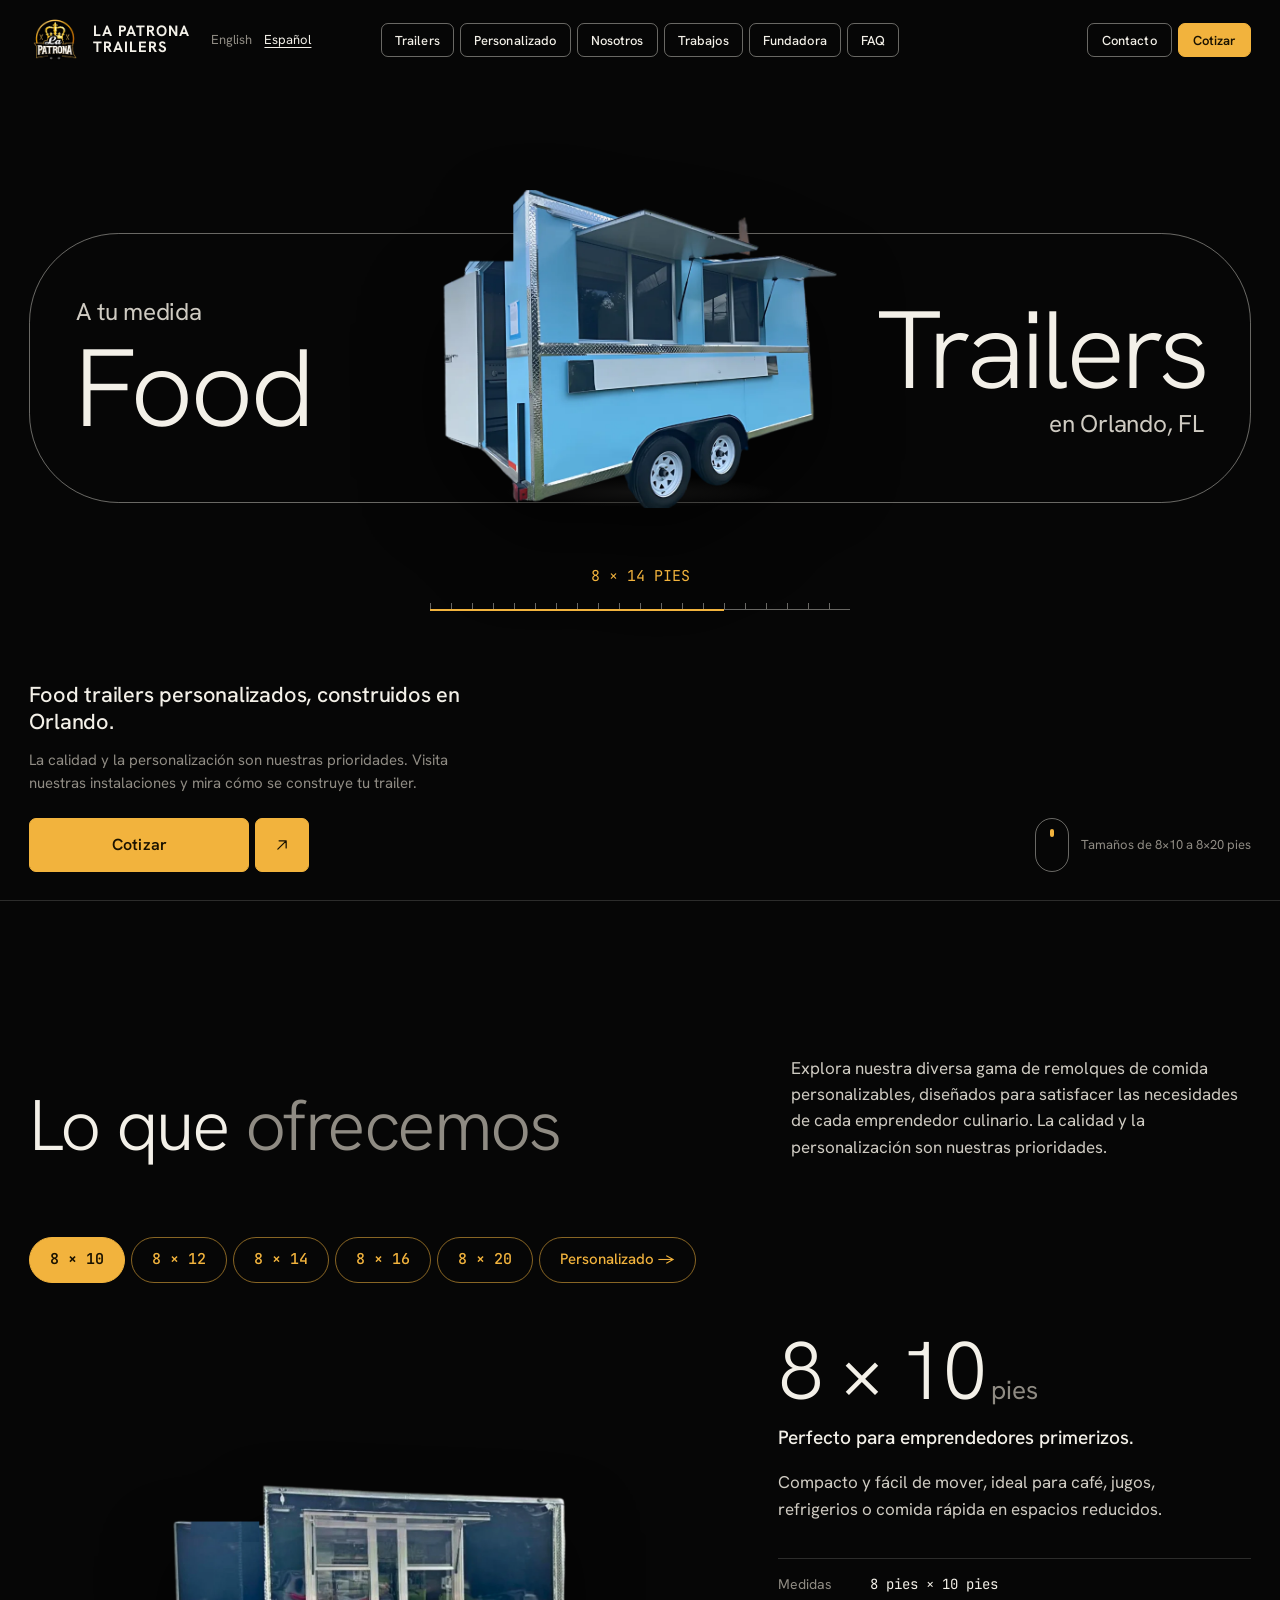
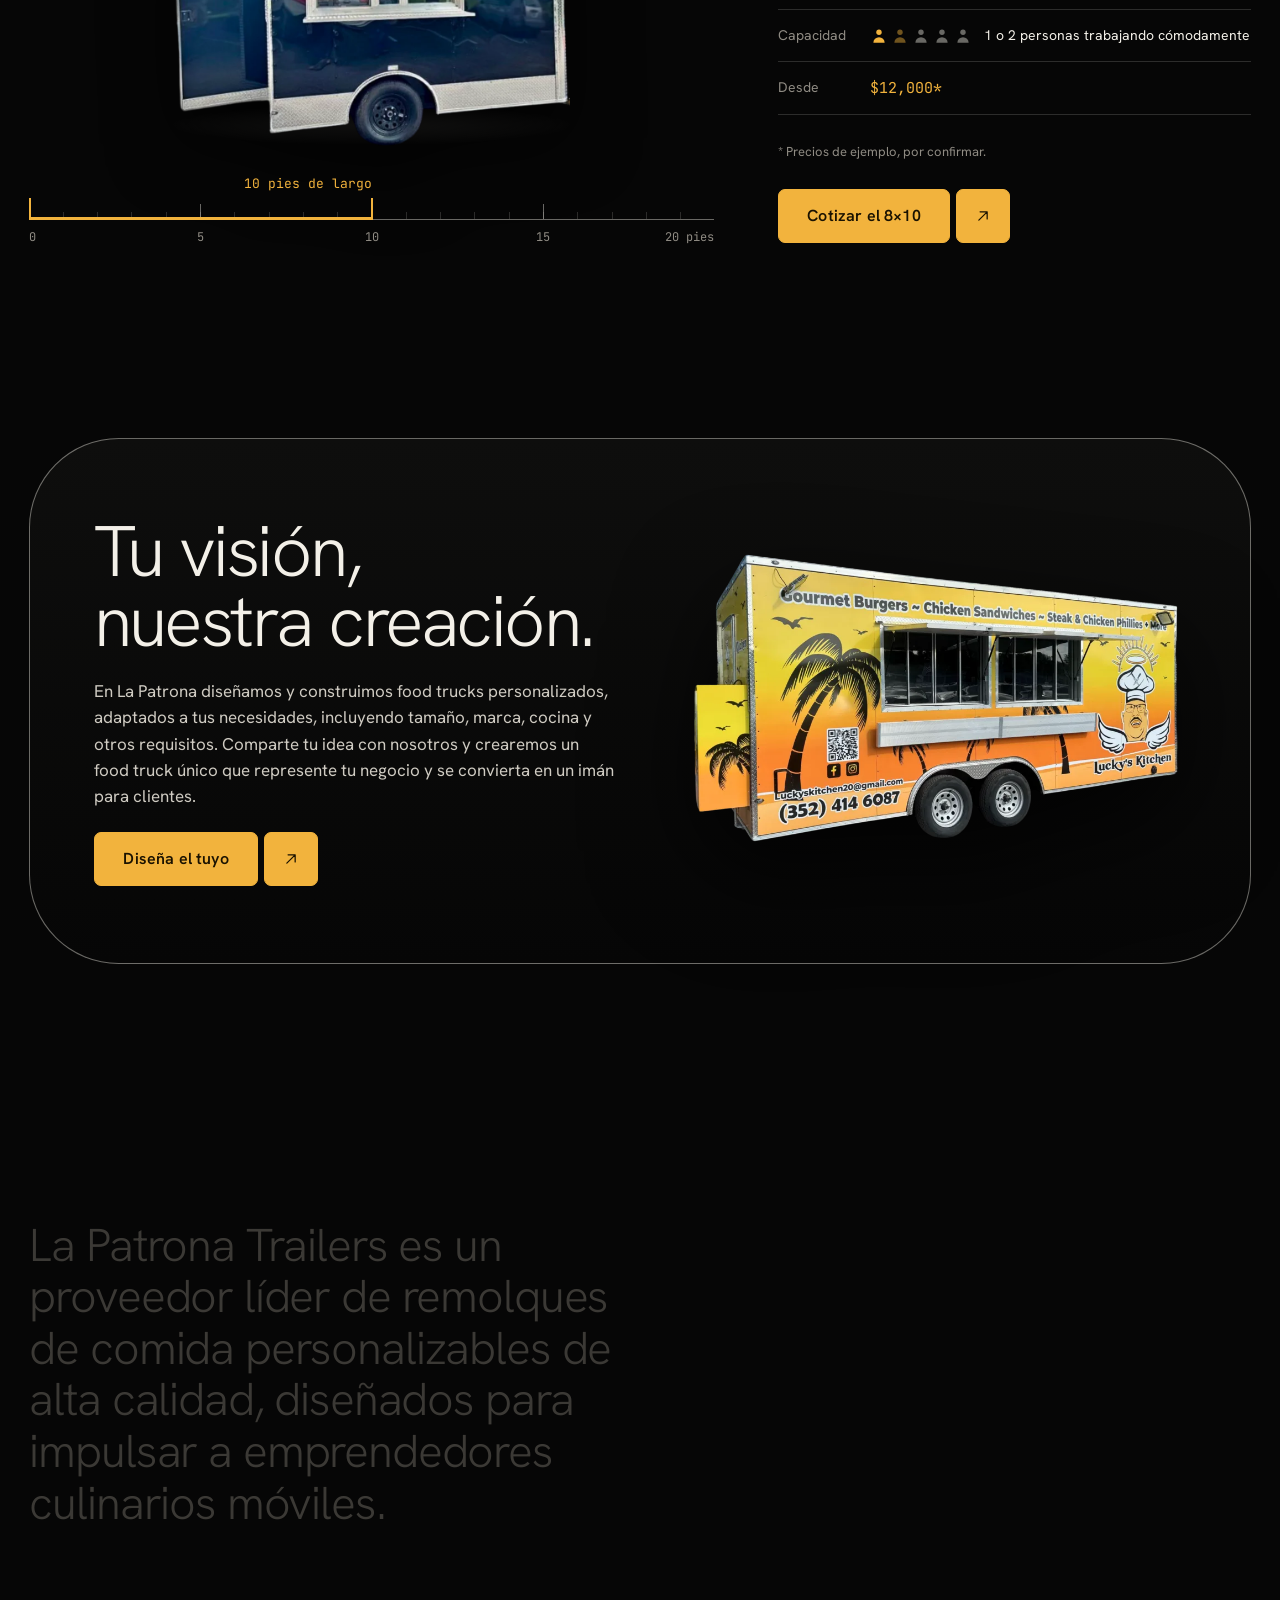
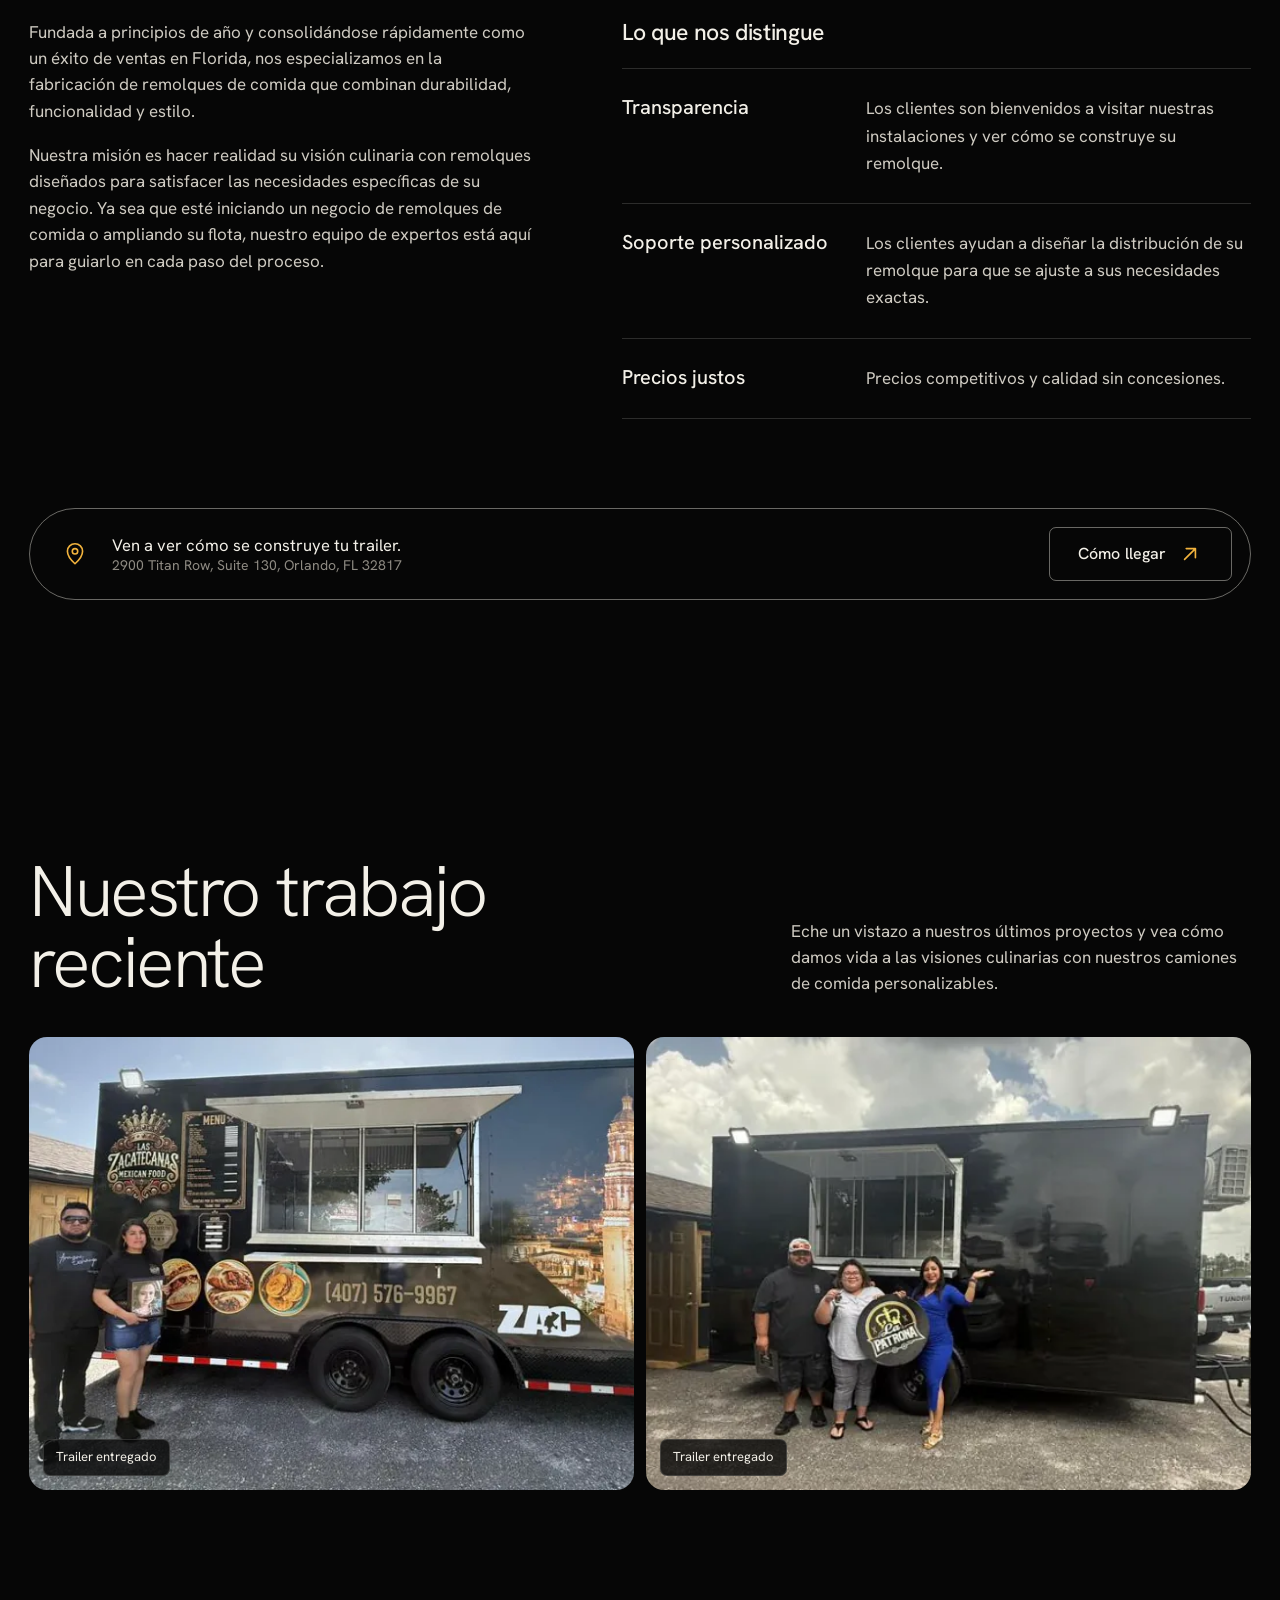
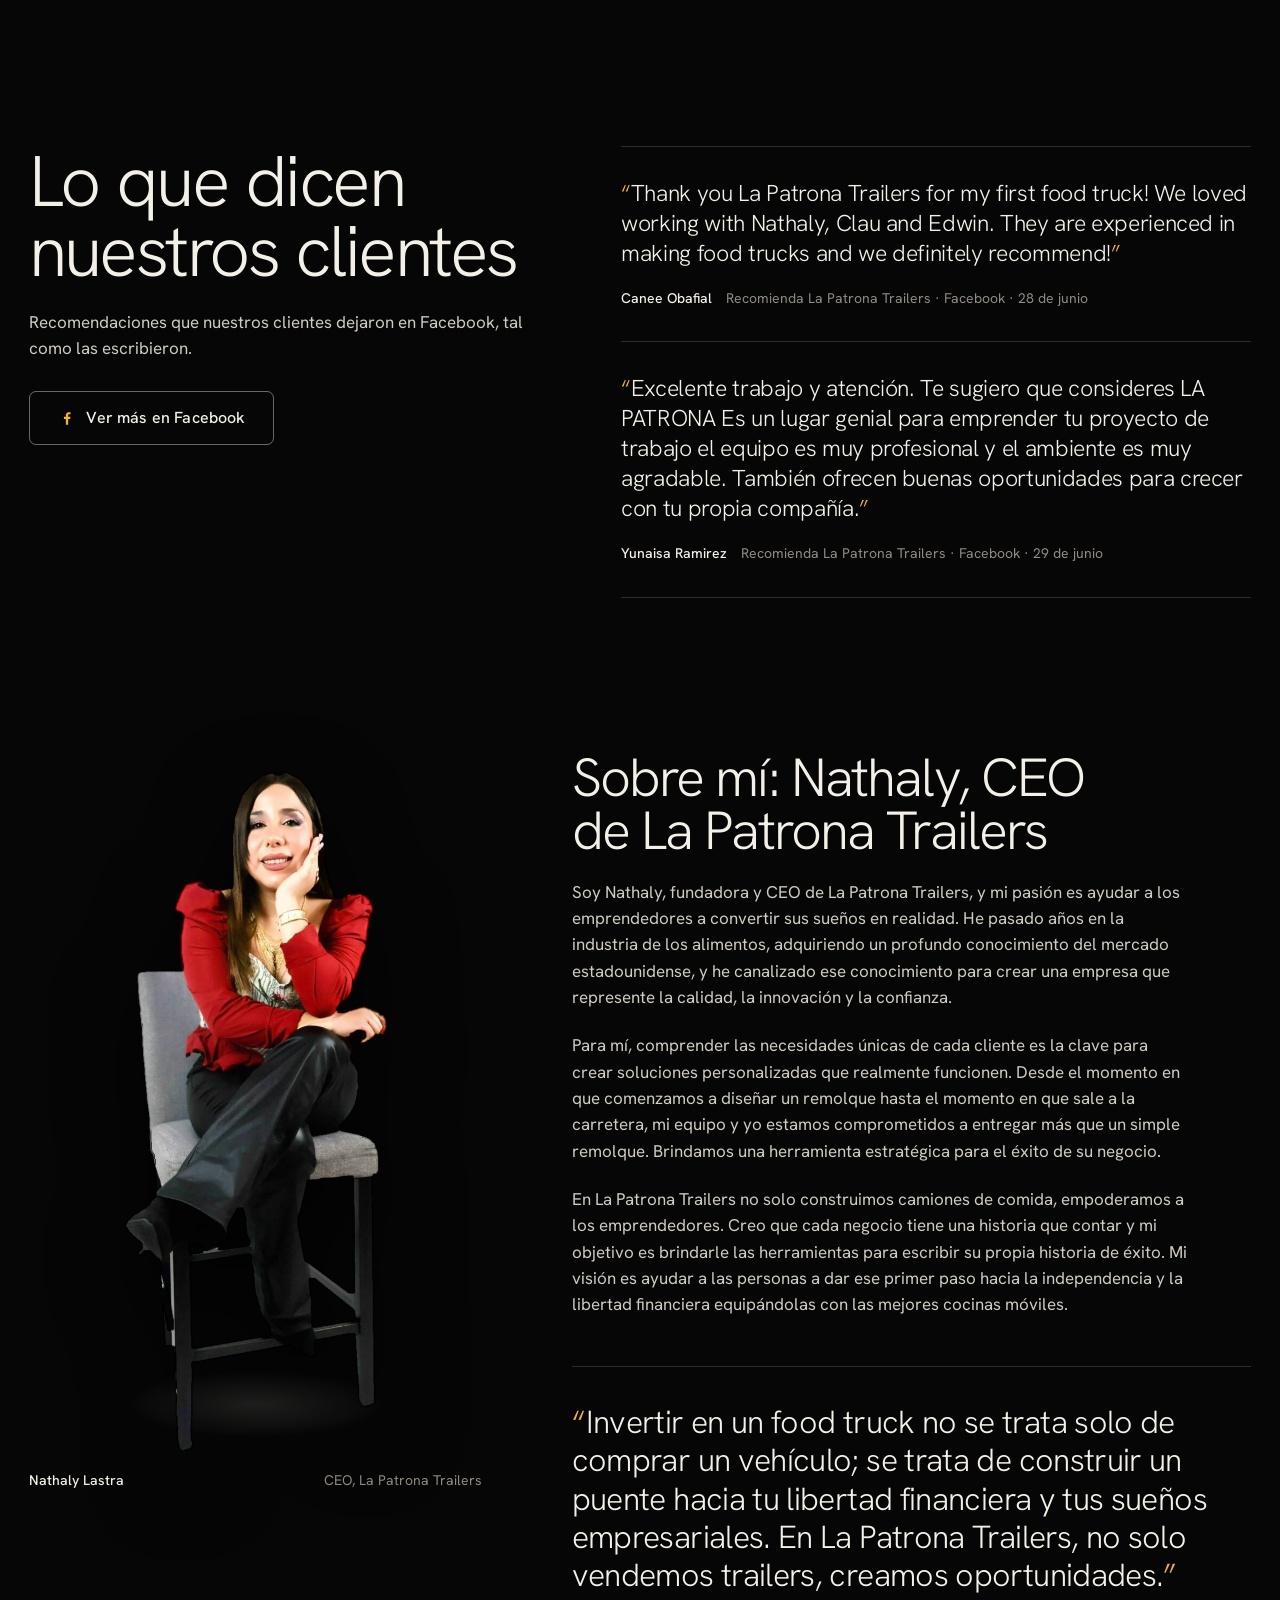
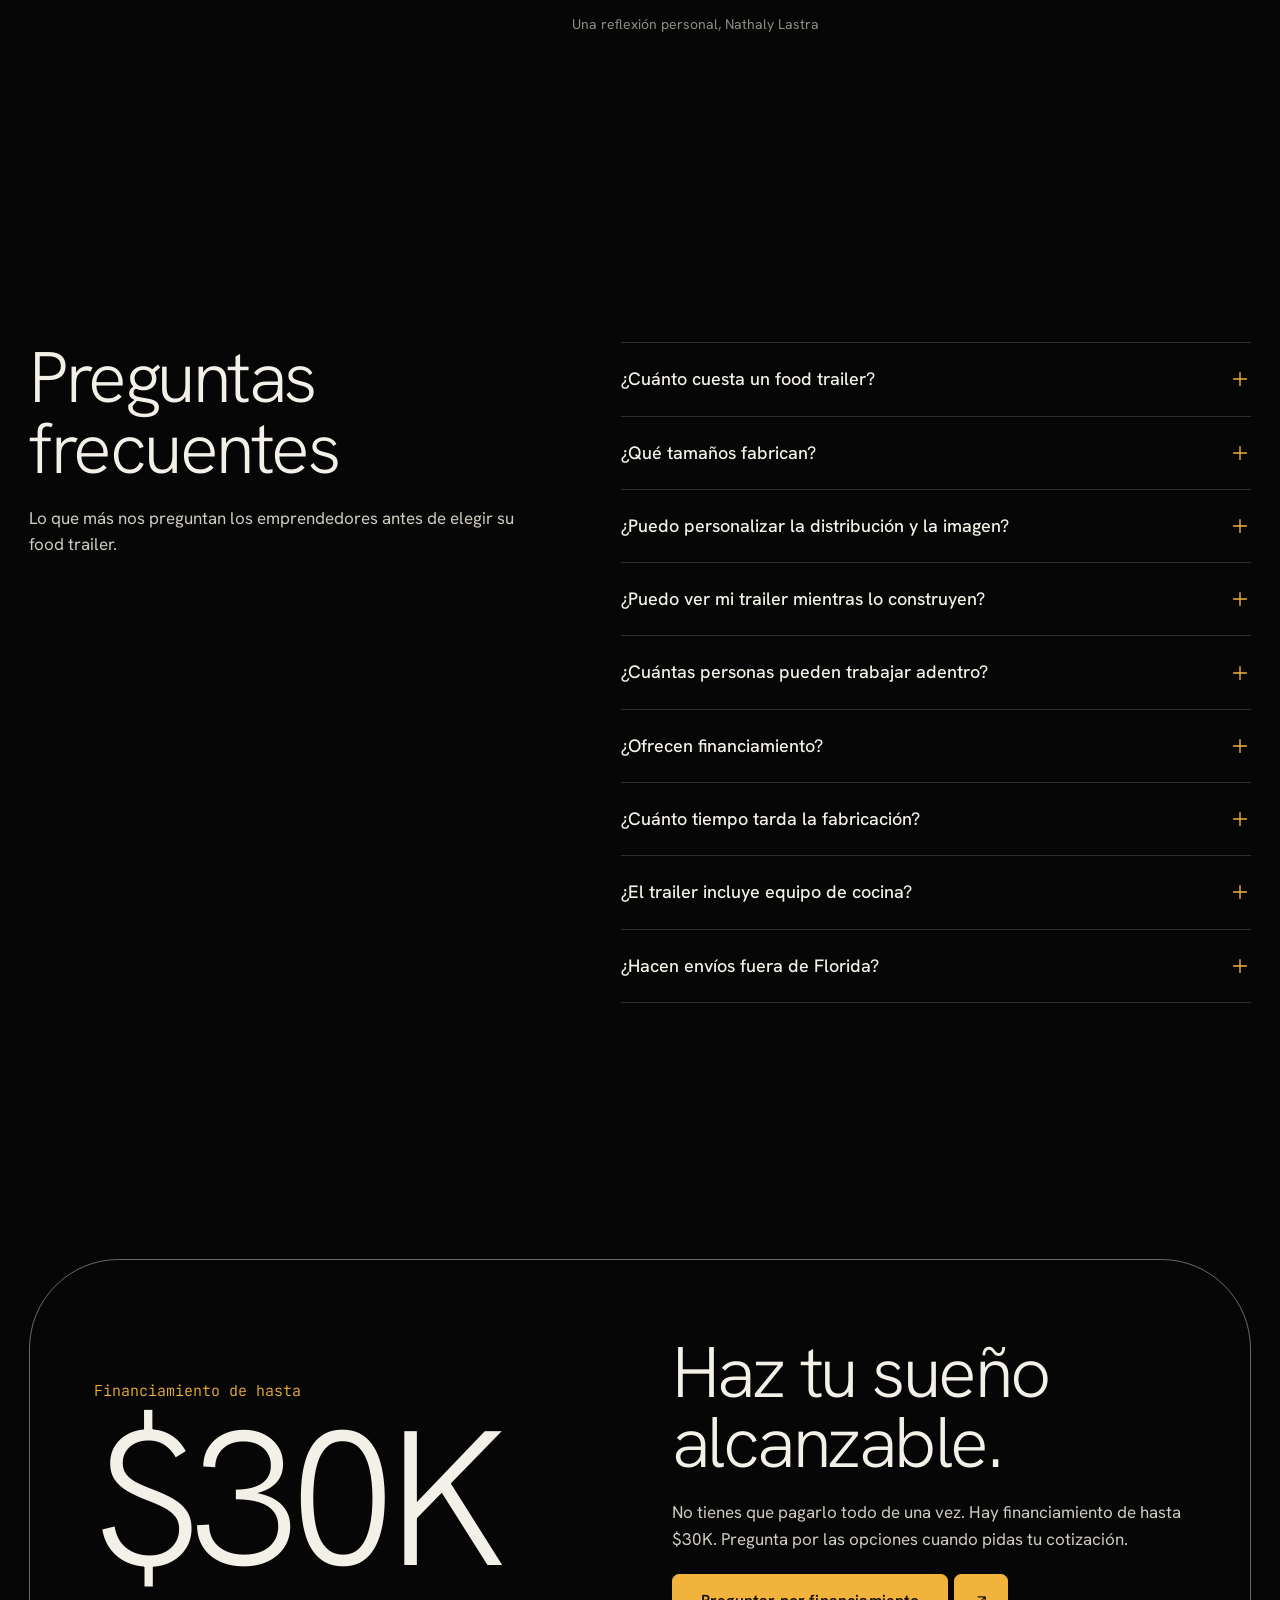
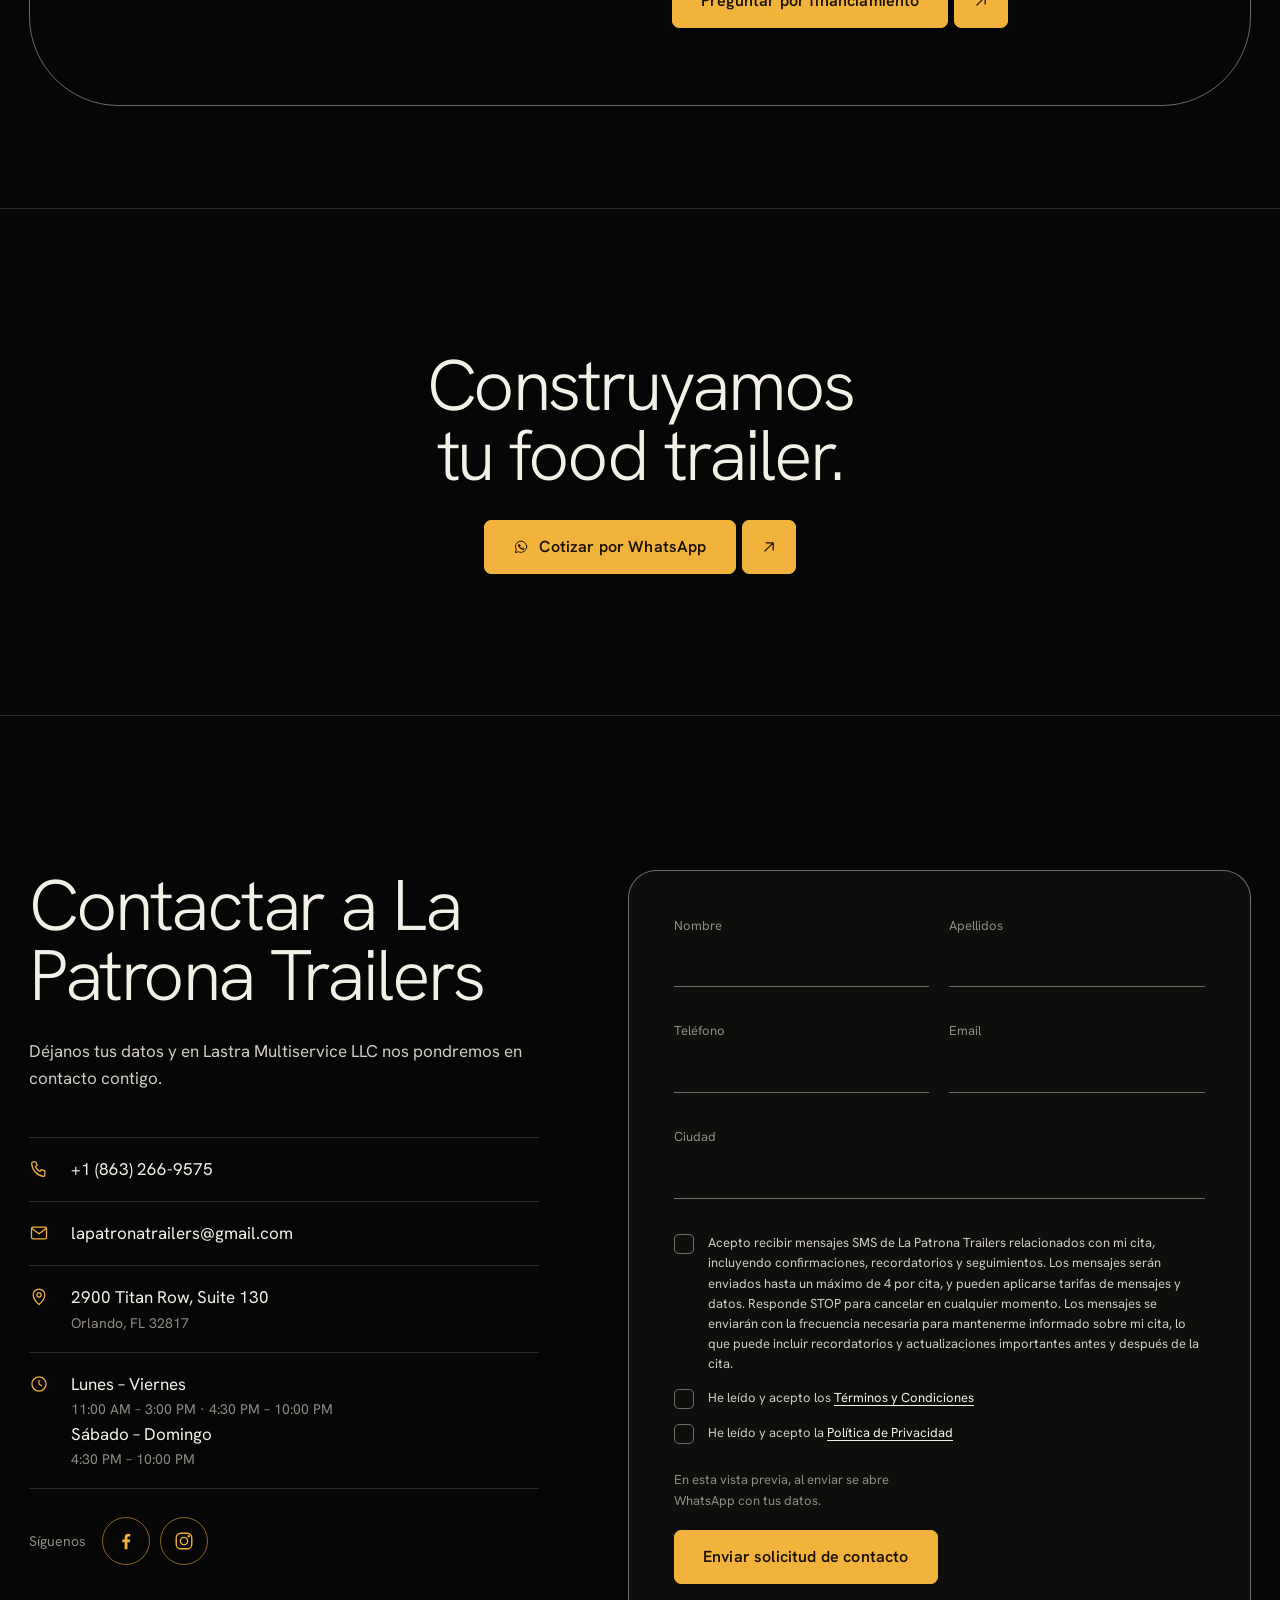
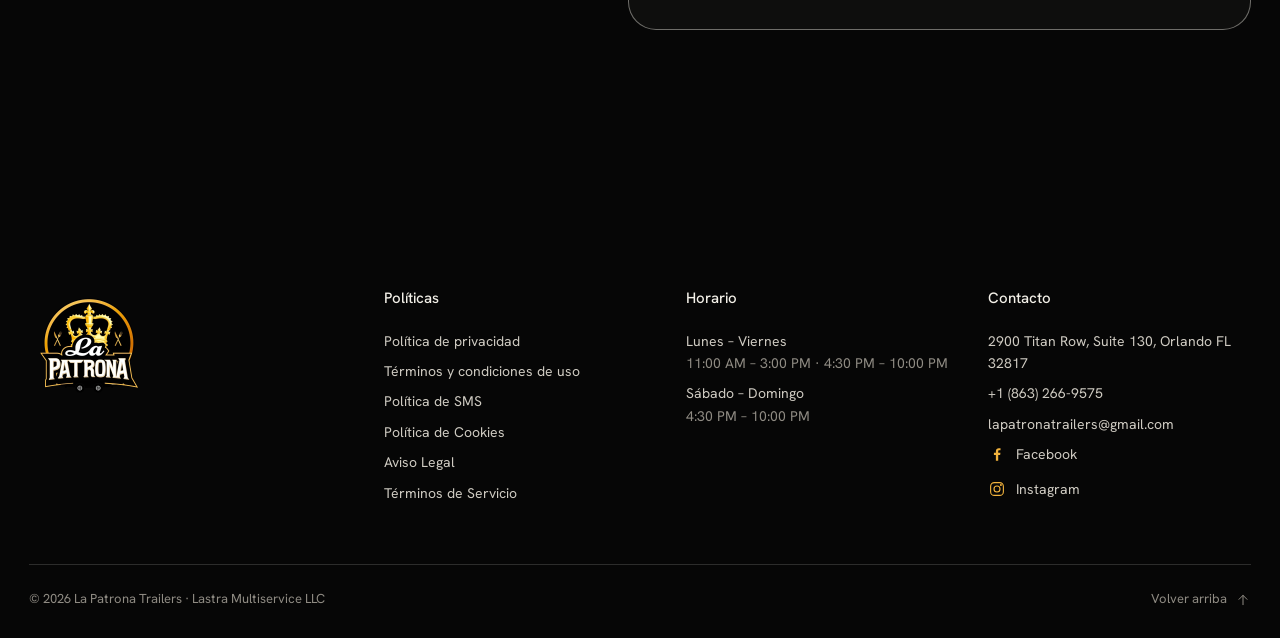
==== commit e1ed2508: "Add FAQ section (EN/ES) with three answers pending client confirmation Co-Authored-By: Claude Opus 5" ====
--- a/es/index.html
+++ b/es/index.html
@@ -13,7 +13,7 @@
   <link rel="preconnect" href="https://fonts.googleapis.com">
   <link rel="preconnect" href="https://fonts.gstatic.com" crossorigin>
   <link rel="stylesheet" href="https://fonts.googleapis.com/css2?family=Hanken+Grotesk:wght@300;400;500;600;700&family=JetBrains+Mono:wght@400;500&display=swap">
-  <link rel="stylesheet" href="../assets/css/site.css?v=e56cf6d7">
+  <link rel="stylesheet" href="../assets/css/site.css?v=1deacaef">
   <script defer src="../assets/js/site.js?v=e9354b6e"></script>
 </head>
 <body>
@@ -36,6 +36,7 @@
       <a class="btn" href="#about">Nosotros</a>
       <a class="btn" href="#work">Trabajos</a>
       <a class="btn" href="#founder">Fundadora</a>
+      <a class="btn" href="#faq">FAQ</a>
     </nav>
     <div class="header-cta">
       <a class="btn" href="#contact">Contacto</a>
@@ -310,6 +311,53 @@
       </div>
     </section>
 
+    <section class="section" id="faq" aria-labelledby="faq-h">
+      <div class="faq">
+        <div>
+          <h2 class="display" id="faq-h">Preguntas <em>frecuentes</em></h2>
+          <p class="lede">Lo que más nos preguntan los emprendedores antes de elegir su food trailer.</p>
+        </div>
+        <div class="faq-list">
+          <details class="faq-item">
+            <summary><span>¿Cuánto cuesta un food trailer?</span><svg class="icon" viewBox="0 0 24 24" fill="none" stroke="currentColor" stroke-width="1.5" stroke-linecap="round" aria-hidden="true"><path d="M12 5v14M5 12h14"/></svg></summary>
+            <p>Los precios van desde $12,000 el de 8×10 pies hasta $32,000 el de 8×20 pies (precios de ejemplo, por confirmar). El precio final depende del tamaño, el equipo de cocina y la personalización. Pide tu cotización por WhatsApp para un número exacto.</p>
+          </details>
+          <details class="faq-item">
+            <summary><span>¿Qué tamaños fabrican?</span><svg class="icon" viewBox="0 0 24 24" fill="none" stroke="currentColor" stroke-width="1.5" stroke-linecap="round" aria-hidden="true"><path d="M12 5v14M5 12h14"/></svg></summary>
+            <p>Fabricamos food trailers de 8×10, 8×12, 8×14, 8×16 y 8×20 pies, además de trailers totalmente personalizados según tu negocio.</p>
+          </details>
+          <details class="faq-item">
+            <summary><span>¿Puedo personalizar la distribución y la imagen?</span><svg class="icon" viewBox="0 0 24 24" fill="none" stroke="currentColor" stroke-width="1.5" stroke-linecap="round" aria-hidden="true"><path d="M12 5v14M5 12h14"/></svg></summary>
+            <p>Sí. Diseñamos y construimos cada trailer según tus necesidades, incluyendo tamaño, marca, cocina y otros requisitos. Los clientes ayudan a diseñar la distribución de su trailer.</p>
+          </details>
+          <details class="faq-item">
+            <summary><span>¿Puedo ver mi trailer mientras lo construyen?</span><svg class="icon" viewBox="0 0 24 24" fill="none" stroke="currentColor" stroke-width="1.5" stroke-linecap="round" aria-hidden="true"><path d="M12 5v14M5 12h14"/></svg></summary>
+            <p>Sí. Los clientes son bienvenidos a visitar nuestras instalaciones en 2900 Titan Row, Suite 130, Orlando, FL 32817, y ver cómo se construye su trailer.</p>
+          </details>
+          <details class="faq-item">
+            <summary><span>¿Cuántas personas pueden trabajar adentro?</span><svg class="icon" viewBox="0 0 24 24" fill="none" stroke="currentColor" stroke-width="1.5" stroke-linecap="round" aria-hidden="true"><path d="M12 5v14M5 12h14"/></svg></summary>
+            <p>Depende del tamaño: 1 o 2 personas en el de 8×10, 2 en el de 8×12, 2–3 en el de 8×14, 3–4 en el de 8×16 y 4–5 en el de 8×20.</p>
+          </details>
+          <details class="faq-item">
+            <summary><span>¿Ofrecen financiamiento?</span><svg class="icon" viewBox="0 0 24 24" fill="none" stroke="currentColor" stroke-width="1.5" stroke-linecap="round" aria-hidden="true"><path d="M12 5v14M5 12h14"/></svg></summary>
+            <p>Sí. Hay financiamiento de hasta $30K. Pregunta por las opciones y los requisitos cuando pidas tu cotización.</p>
+          </details>
+          <details class="faq-item" data-pending>
+            <summary><span>¿Cuánto tiempo tarda la fabricación?</span><svg class="icon" viewBox="0 0 24 24" fill="none" stroke="currentColor" stroke-width="1.5" stroke-linecap="round" aria-hidden="true"><path d="M12 5v14M5 12h14"/></svg></summary>
+            <p>Respuesta pendiente de confirmar</p>
+          </details>
+          <details class="faq-item" data-pending>
+            <summary><span>¿El trailer incluye equipo de cocina?</span><svg class="icon" viewBox="0 0 24 24" fill="none" stroke="currentColor" stroke-width="1.5" stroke-linecap="round" aria-hidden="true"><path d="M12 5v14M5 12h14"/></svg></summary>
+            <p>Respuesta pendiente de confirmar</p>
+          </details>
+          <details class="faq-item" data-pending>
+            <summary><span>¿Hacen envíos fuera de Florida?</span><svg class="icon" viewBox="0 0 24 24" fill="none" stroke="currentColor" stroke-width="1.5" stroke-linecap="round" aria-hidden="true"><path d="M12 5v14M5 12h14"/></svg></summary>
+            <p>Respuesta pendiente de confirmar</p>
+          </details>
+        </div>
+      </div>
+    </section>
+
     <section class="section-tight finance-band" id="financing" aria-labelledby="fin-h" style="padding-inline: var(--gutter)">
       <div class="finance-frame">
         <p class="finance-figure" aria-hidden="true"><span class="mono">Financiamiento de hasta</span>$30K</p>
--- a/assets/css/site.css
+++ b/assets/css/site.css
@@ -309,6 +309,22 @@
 .quote p::after { content: "\201D"; color: var(--gold); }
 .quote footer { margin-top: 18px; color: var(--dim); font-size: 14px; }
 
+/* ---------- FAQ ---------- */
+.faq { display: grid; grid-template-columns: 0.9fr 1.1fr; gap: clamp(32px, 6vw, 110px); align-items: start; }
+.faq .lede { margin-top: 22px; }
+.faq-list { border-top: 1px solid var(--line); }
+.faq-item { border-bottom: 1px solid var(--line); }
+.faq-item summary {
+  list-style: none; cursor: pointer; display: flex; justify-content: space-between; align-items: center; gap: 24px;
+  padding: 24px 0; color: var(--bone); font-size: clamp(18px, 1.4vw, 21px); font-weight: 500; line-height: 1.35;
+}
+.faq-item summary::-webkit-details-marker { display: none; }
+.faq-item summary .icon { width: 22px; height: 22px; color: var(--gold); transition: transform 0.35s var(--ease-out); }
+.faq-item[open] summary .icon { transform: rotate(45deg); }
+.faq-item summary:hover span { color: var(--gold); }
+.faq-item p { padding: 0 48px 26px 0; color: var(--bone-2); max-width: 62ch; }
+.faq-item[data-pending] p { color: var(--dim); font-style: italic; }
+
 /* ---------- CTA band ---------- */
 .cta-band { padding: clamp(80px, 11vw, 170px) var(--gutter); border-top: 1px solid var(--line); border-bottom: 1px solid var(--line); text-align: center; display: grid; justify-items: center; gap: 30px; position: relative; overflow: hidden; }
 .price { color: var(--gold); font-size: 15px; }
@@ -396,7 +412,7 @@
 @media (max-width: 1100px) {
   .nav { display: none; }
   .site-header { grid-template-columns: 1fr auto; }
-  .split-head, .about-grid, .reviews, .contact, .founder { grid-template-columns: 1fr; }
+  .split-head, .about-grid, .reviews, .contact, .founder, .faq { grid-template-columns: 1fr; }
   .split-head .lede { justify-self: start; }
   .founder-photo { position: static; }
   .footer-grid { grid-template-columns: 1fr 1fr; }
